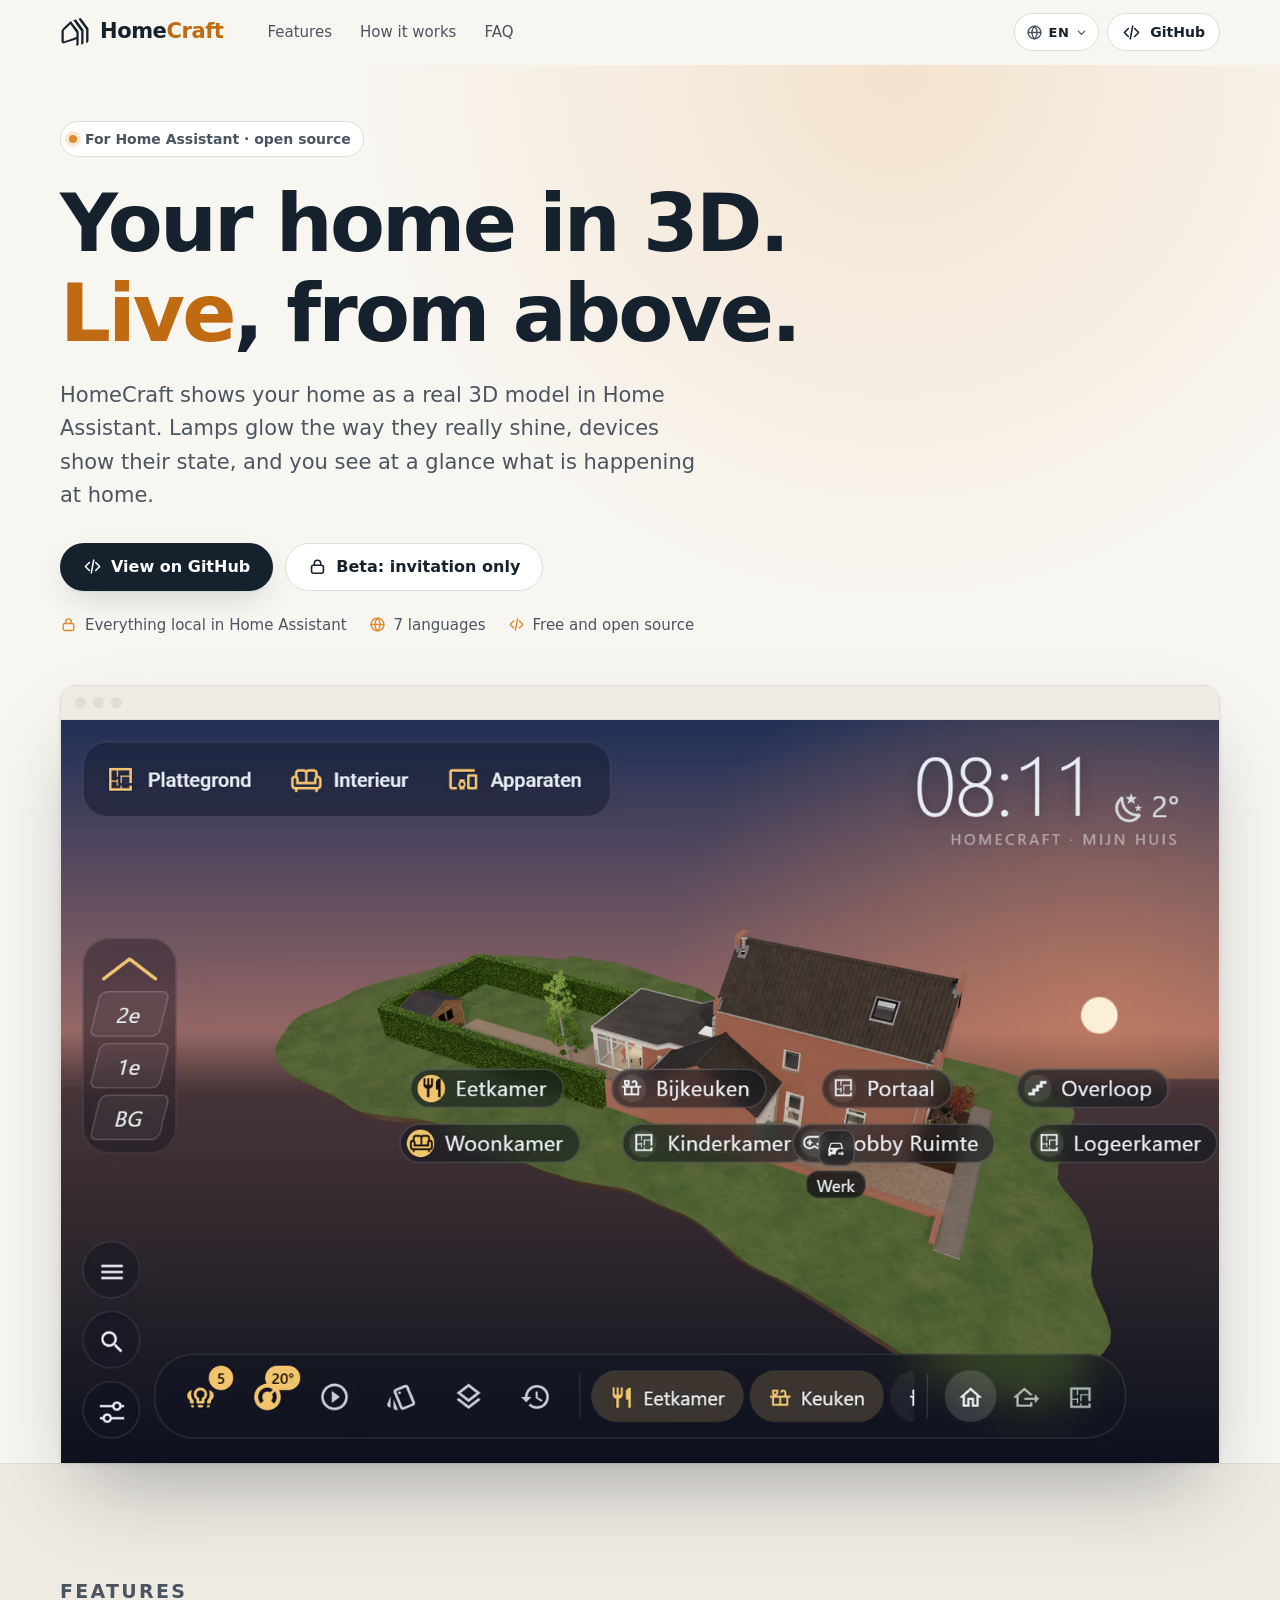
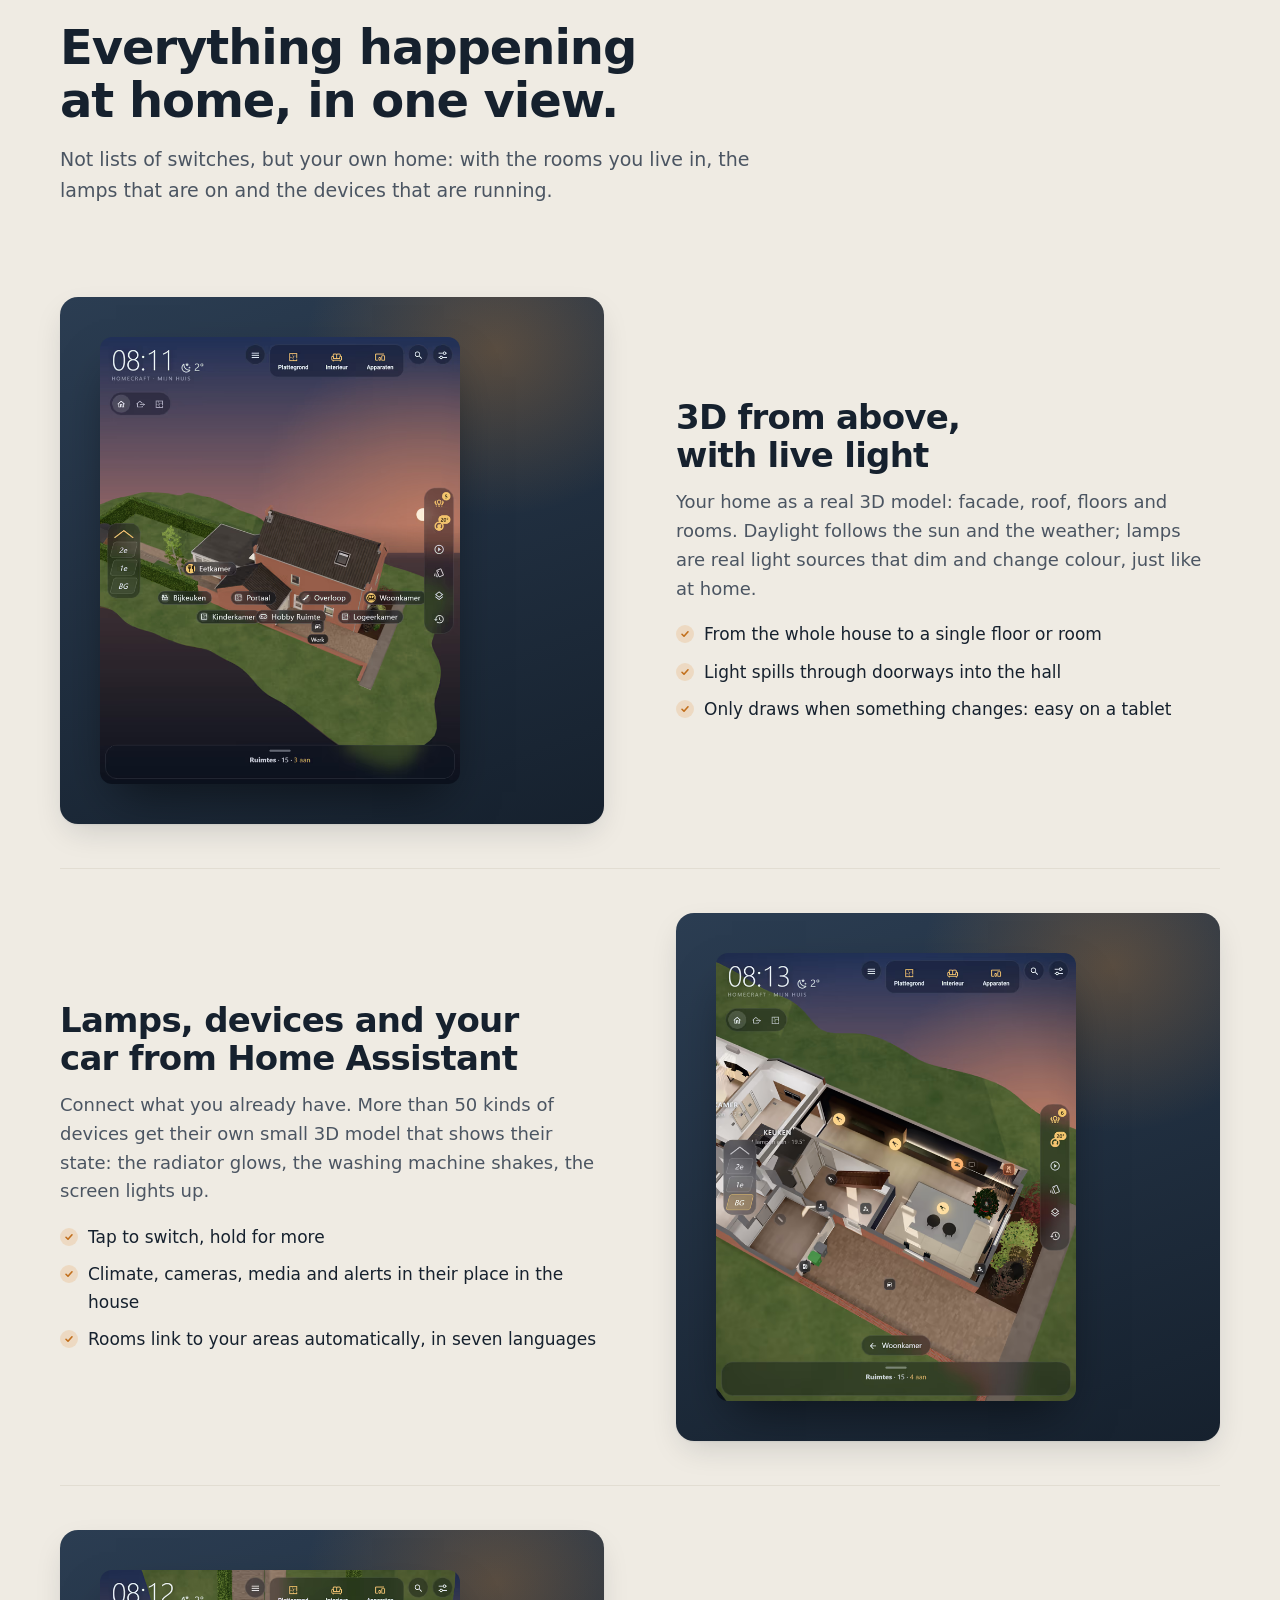
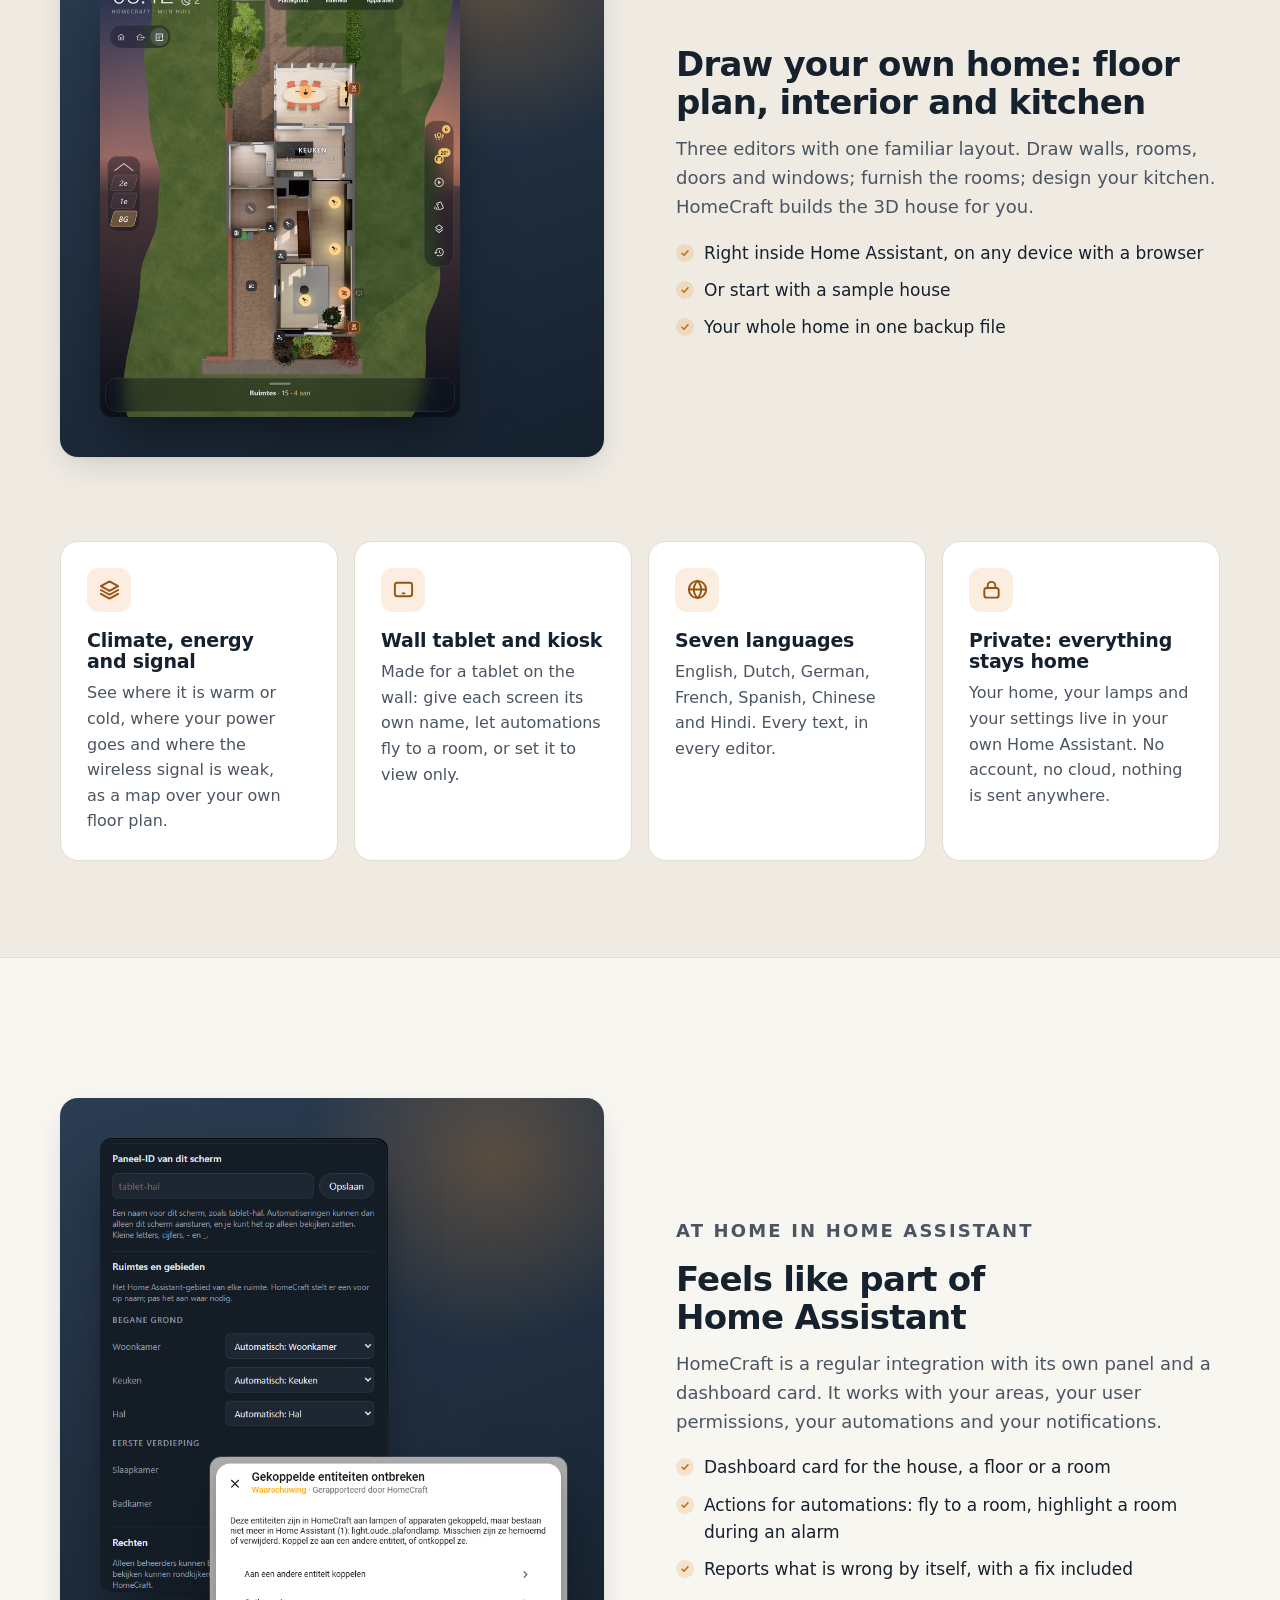
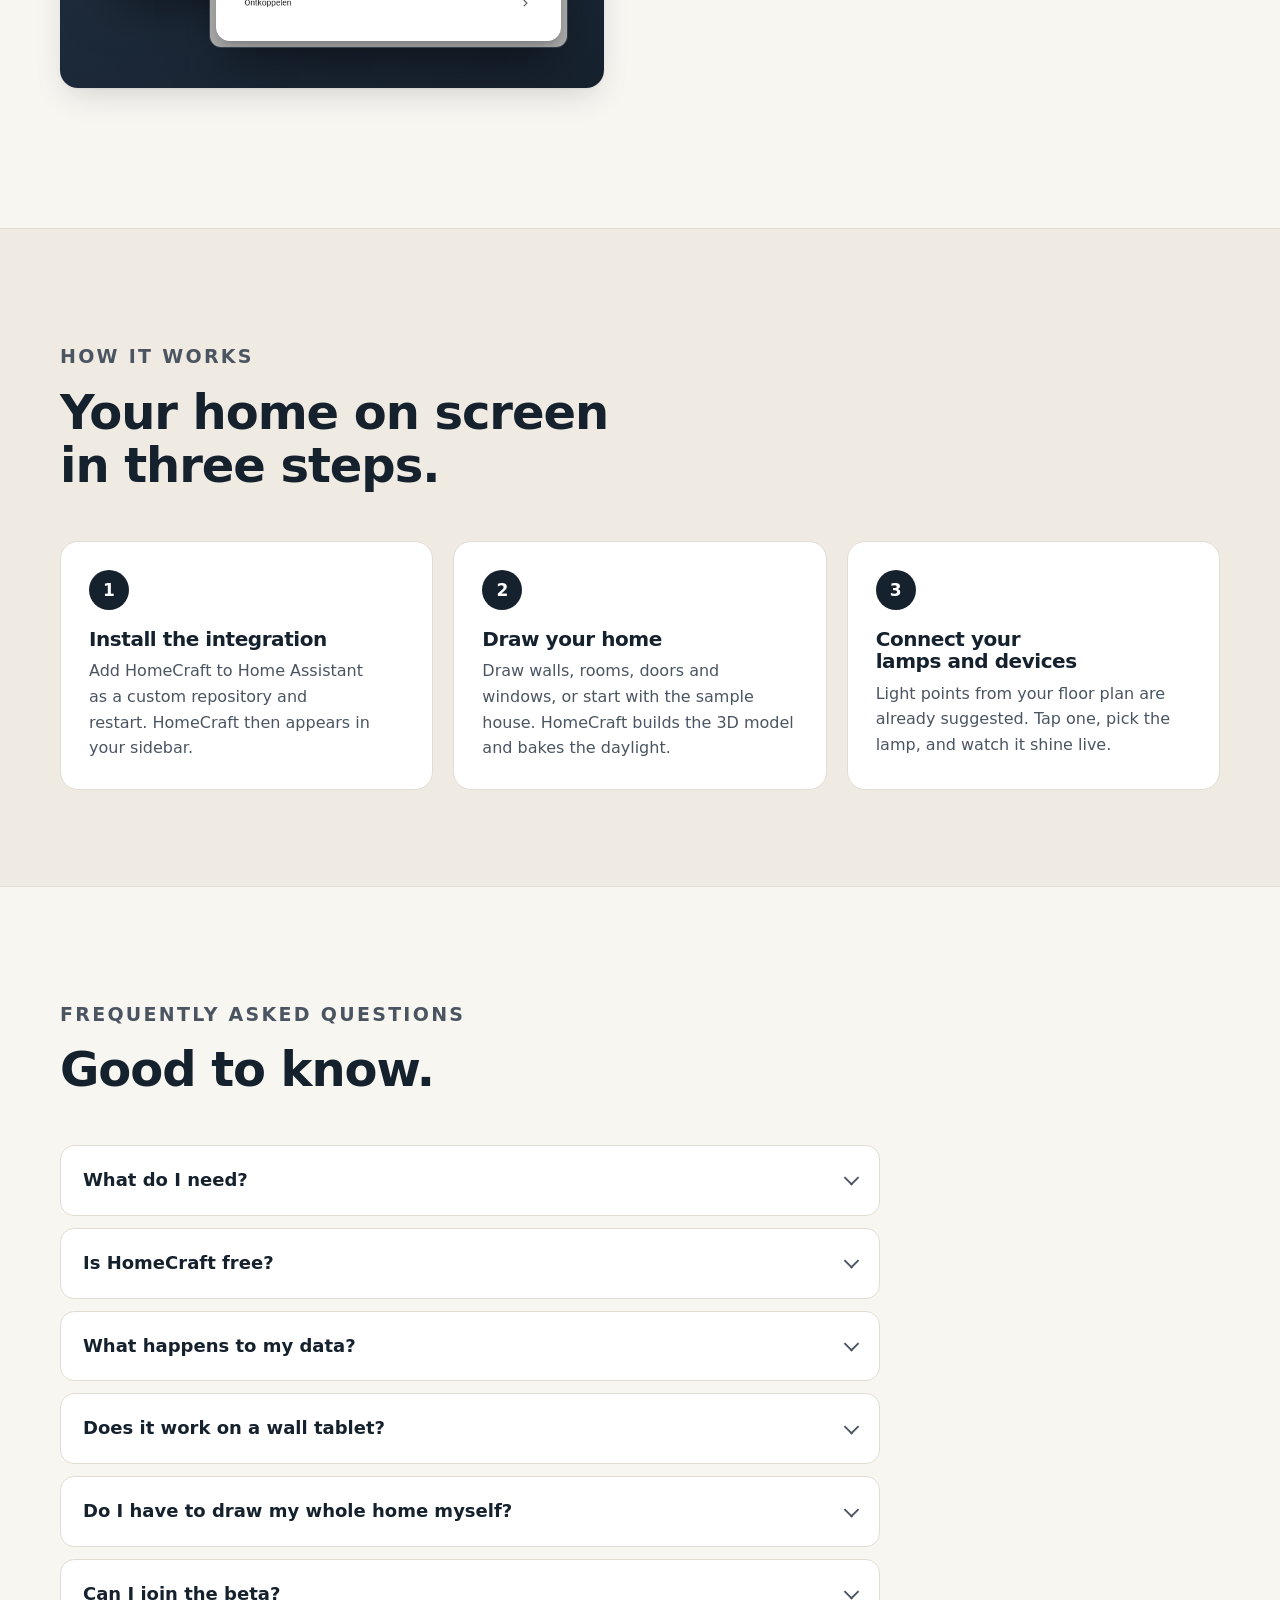
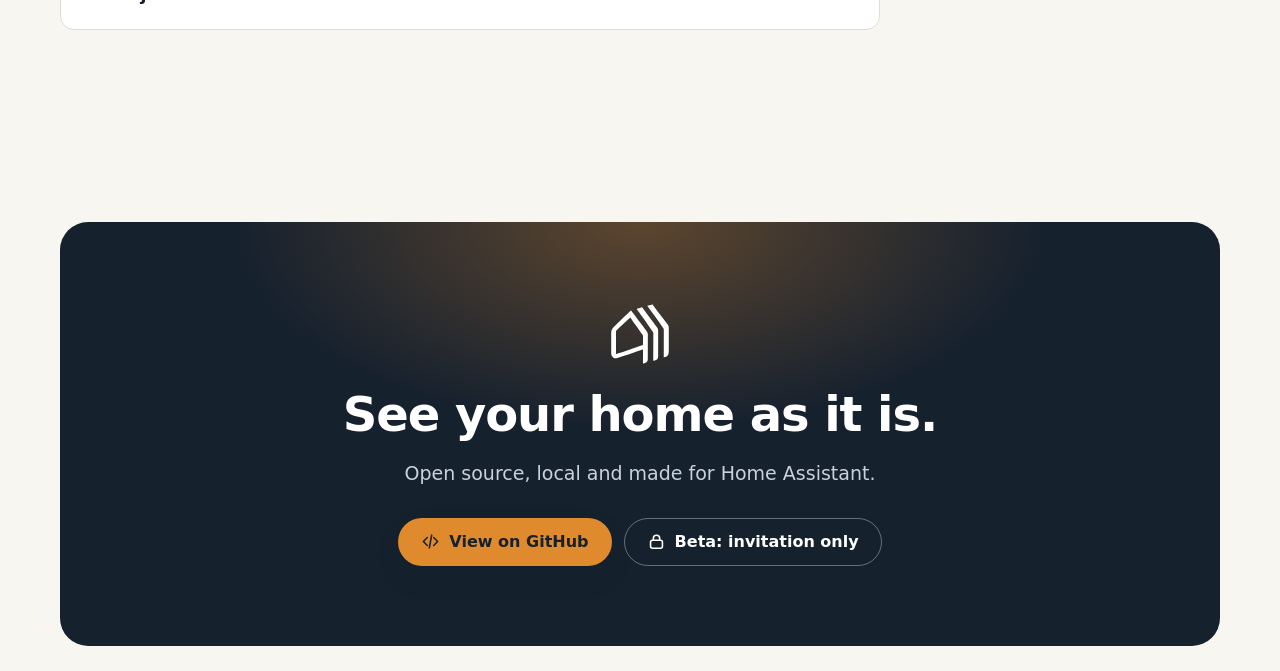
==== index.html @ ee59fa14 "Website in zeven talen, standaard Engels - Engels staat nu in de HTML (title, meta, og, alt- en aria" ====
<!doctype html>
<html lang="en">
<head>
<meta charset="utf-8">
<meta name="viewport" content="width=device-width, initial-scale=1">
<title data-i18n="meta.titel">HomeCraft — your home in 3D, live in Home Assistant</title>
<meta name="description" data-i18n-content="meta.omschrijving" content="HomeCraft shows your home as a real 3D model from above in Home Assistant, with live lamp light, devices and editors for floor plan, interior and kitchen. Open source and fully local.">
<meta name="theme-color" content="#f8f6f1" media="(prefers-color-scheme: light)">
<meta name="theme-color" content="#0d141c" media="(prefers-color-scheme: dark)">
<link rel="canonical" href="https://homecraft.studio/">
<link rel="alternate" hreflang="en" href="https://homecraft.studio/?lang=en">
<link rel="alternate" hreflang="nl" href="https://homecraft.studio/?lang=nl">
<link rel="alternate" hreflang="de" href="https://homecraft.studio/?lang=de">
<link rel="alternate" hreflang="fr" href="https://homecraft.studio/?lang=fr">
<link rel="alternate" hreflang="es" href="https://homecraft.studio/?lang=es">
<link rel="alternate" hreflang="zh-Hans" href="https://homecraft.studio/?lang=zh">
<link rel="alternate" hreflang="hi" href="https://homecraft.studio/?lang=hi">
<link rel="alternate" hreflang="x-default" href="https://homecraft.studio/">
<link rel="icon" href="/favicon.svg" type="image/svg+xml">
<link rel="icon" href="/favicon-32.png" type="image/png" sizes="32x32">
<link rel="apple-touch-icon" href="/apple-touch-icon.png">
<meta property="og:type" content="website">
<meta property="og:site_name" content="HomeCraft">
<meta property="og:url" content="https://homecraft.studio/">
<meta property="og:title" data-i18n-content="og.titel" content="HomeCraft — your home in 3D, live in Home Assistant">
<meta property="og:description" data-i18n-content="og.omschrijving" content="Your home as a real 3D model from above, with live lamp light and all your devices. Open source and fully local.">
<meta property="og:image" content="https://homecraft.studio/img/en/og.jpg">
<meta property="og:image:width" content="1200">
<meta property="og:image:height" content="630">
<meta property="og:image:alt" data-i18n-content="og.alt" content="HomeCraft: a real house in 3D in Home Assistant">
<meta property="og:locale" content="en_US">
<meta property="og:locale:alternate" content="nl_NL">
<meta property="og:locale:alternate" content="de_DE">
<meta property="og:locale:alternate" content="fr_FR">
<meta property="og:locale:alternate" content="es_ES">
<meta property="og:locale:alternate" content="zh_CN">
<meta property="og:locale:alternate" content="hi_IN">
<meta name="twitter:card" content="summary_large_image">
<meta name="twitter:title" data-i18n-content="og.titel" content="HomeCraft — your home in 3D, live in Home Assistant">
<meta name="twitter:description" data-i18n-content="og.omschrijving" content="Your home as a real 3D model from above, with live lamp light and all your devices. Open source and fully local.">
<meta name="twitter:image" content="https://homecraft.studio/img/en/og.jpg">
<link rel="preload" as="image" href="/img/en/dashboard.avif" type="image/avif" media="(min-width: 641px)" fetchpriority="high">
<link rel="preload" as="image" href="/img/en/dashboard-smal.avif" type="image/avif" media="(max-width: 640px)" fetchpriority="high">
<link rel="stylesheet" href="/style.css">
<script>/* Vroege taalkeuze (zie i18n.js): ?lang=xx of de eerder gekozen taal; laadt de vertaling al tijdens het opbouwen. */
(function(d){var h=d.documentElement,t=null;h.classList.add('js');try{t=new URLSearchParams(location.search).get('lang')}catch(e){}if(!t){try{t=localStorage.getItem('hc-taal')}catch(e){}}t=String(t||'').toLowerCase().slice(0,2);if(/^(nl|de|fr|es|zh|hi)$/.test(t)){h.lang=t==='zh'?'zh-Hans':t;h.classList.add('hc-vertaal');var s=d.createElement('script');s.src='/i18n/'+t+'.js';s.id='hc-taal-'+t;d.head.appendChild(s);setTimeout(function(){h.classList.remove('hc-vertaal')},3000)}})(document);</script>
</head>
<body>
<svg width="0" height="0" style="position:absolute" aria-hidden="true">
  <symbol id="i-logo" viewBox="153.4 135.3 744.1 744.1"><path fill="currentColor" d="M421.4,234.9c3.7,4.9,7.2,9.5,10.8,14.1c23.9,31.6,47.8,63.2,71.7,94.7c13.8,18.2,27.7,36.4,41.5,54.6 c19.9,26.2,39.6,52.5,59.6,78.7c7.8,10.2,11.8,21.3,11.7,34.3c-0.3,55.2-0.2,110.4-0.3,165.6c-0.1,41.6-0.2,83.1-0.4,124.7 c0,9.8-2.1,18.9-8.1,26.9c-4.4,5.9-9.9,10.2-16.4,13.3c-6.5,3.1-13.2,5.6-19.9,8.3c-1.9,0.7-3.9,1.1-5.9,1.5 c-4.3,0.7-5.8-0.6-5.8-4.9c0-20.8,0-41.7,0.1-62.5c0.1-31.4,0.2-62.9,0.3-94.3c0-1,0-1.9,0-3.3c-1.3,0.4-2.3,0.6-3.2,1 c-41.9,14.5-83.8,29.1-125.8,43.4c-27.2,9.2-54.5,18-81.8,26.9c-29.1,9.5-58.3,18.9-87.4,28.5c-16,5.3-31.3,4.8-45.8-4.2 c-15.2-9.4-23.5-23.3-25-41c-0.6-6.9-0.6-13.8-0.6-20.7c0-54.8,0.1-109.6,0.1-164.4c0-20.3,0.2-40.5-0.2-60.8 c-0.4-24.2,7.9-45.1,24-62.8c11.5-12.6,23.7-24.5,35.8-36.4c16.7-16.4,33.5-32.5,50.5-48.7c27.6-26.2,55.2-52.4,82.9-78.5 c11.1-10.5,22.5-20.6,33.8-30.9C418.9,237.1,420,236.2,421.4,234.9z M412.7,316.6c-1.3,1.1-2.3,2-3.3,2.9 c-27.4,25.3-54.8,50.6-82.2,75.8c-25.4,23.4-50.9,46.7-76.3,70.2c-1.8,1.7-2.9,4.3-3.7,6.7c-0.7,2.3-0.5,4.8-0.5,7.2 c-0.1,74.2-0.1,148.4-0.2,222.5c0,10.2-0.2,20.4-0.1,30.7c0.1,6,2.7,7.9,8.5,6.2c6.6-2,13.1-4.2,19.7-6.4 C302.8,723,331,713.6,359,704c44-15.1,87.8-30.4,131.7-45.8c22.4-7.8,44.7-15.9,67.1-23.8c1.7-0.6,2.7-1.3,2.7-3.4 c0.1-30.9,0.2-61.7,0.5-92.6c0.1-9.2-2.6-17.2-7.8-24.5C541,497,529,480,516.9,463c-14.4-20.2-28.7-40.5-43-60.7 c-13.1-18.5-26.3-36.9-39.5-55.4C427.3,336.9,420.1,326.9,412.7,316.6z M486.9,216c4.3-1.3,8.4-2.5,12.5-3.8c16.1-4.9,32.2-9.7,48.3-14.7c1.9-0.6,3-0.4,4.3,1.4c14.2,19.5,28.4,39,42.7,58.5 c18.5,25.1,37.1,50.1,55.7,75c16.6,22.2,33.2,44.4,49.8,66.6C709,411,717.8,423,726.6,435c6.5,9,9.9,19.1,9.9,30.3 c0,78.8,0,157.5,0,236.3c0,23.4-0.2,46.7,0.1,70.1c0.2,18.6-8.7,30.8-25.6,37.5c-8.4,3.3-17,6.3-25.5,9.2c-5,1.7-6.2,0.7-6.1-4.5 c0.3-98.5,0.6-197.1,0.9-295.6c0-6.3,0-12.7-0.1-19c-0.1-5.1-1.2-9.8-4.2-14.1c-19-27.5-37.8-55-56.9-82.4 c-19.4-27.8-39-55.4-58.6-83c-15.9-22.4-31.8-44.8-47.7-67.1c-8-11.2-16-22.3-24-33.5C488.3,218.2,487.7,217.3,486.9,216z M802.5,779.8c-0.3-2.5-0.7-4.7-0.7-6.9c0-59.6,0.1-119.2,0.2-178.8c0.1-45.3,0.2-90.5,0.3-135.8c0-5.7-1.1-11.3-4.3-16.2 c-6.5-9.8-13-19.6-19.8-29.2c-26.3-36.9-52.6-73.9-79.1-110.7c-22.9-31.7-46.1-63.3-69.1-94.9c-6.2-8.6-12.5-17.2-18.7-25.7 c-0.3-0.5-0.6-0.9-1.1-1.7c8.5-2.5,16.8-5,25.1-7.4c10.6-3.1,21.3-6.2,31.9-9.4c1.9-0.6,3-0.2,4.1,1.4c8.4,11.4,16.7,22.7,25.2,34 c28.8,38.1,57.7,76.2,86.5,114.3c22.2,29.4,44.4,58.7,66.5,88.1c7.2,9.6,10.7,20.4,10.7,32.4c0,66.8,0,133.6,0,200.4 c0,23.1,0.4,46.2-0.1,69.2c-0.2,11.1-1.4,22.4-3.3,33.4c-2.9,16.7-12.5,28.6-28.7,34.8c-6.9,2.6-13.9,5.1-20.9,7.5 C805.8,779.2,804.3,779.4,802.5,779.8z"/></symbol>
  <symbol id="i-code" viewBox="0 0 24 24" fill="none" stroke="currentColor" stroke-width="2" stroke-linecap="round" stroke-linejoin="round"><path d="M8 7l-5 5 5 5M16 7l5 5-5 5M13.5 4l-3 16"/></symbol>
  <symbol id="i-slot" viewBox="0 0 24 24" fill="none" stroke="currentColor" stroke-width="2" stroke-linecap="round" stroke-linejoin="round"><rect x="4.5" y="10.5" width="15" height="10" rx="2.5"/><path d="M8 10.5V8a4 4 0 0 1 8 0v2.5"/></symbol>
  <symbol id="i-pijl" viewBox="0 0 24 24" fill="none" stroke="currentColor" stroke-width="2" stroke-linecap="round" stroke-linejoin="round"><path d="M5 12h14M13 6l6 6-6 6"/></symbol>
  <symbol id="i-thuis" viewBox="0 0 24 24" fill="none" stroke="currentColor" stroke-width="2" stroke-linecap="round" stroke-linejoin="round"><path d="M3.5 11 12 4l8.5 7M6 9.5V20h12V9.5"/></symbol>
  <symbol id="i-talen" viewBox="0 0 24 24" fill="none" stroke="currentColor" stroke-width="2" stroke-linecap="round" stroke-linejoin="round"><circle cx="12" cy="12" r="9"/><path d="M3 12h18M12 3c2.5 2.6 3.8 5.6 3.8 9s-1.3 6.4-3.8 9c-2.5-2.6-3.8-5.6-3.8-9S9.5 5.6 12 3z"/></symbol>
  <symbol id="i-kaart" viewBox="0 0 24 24" fill="none" stroke="currentColor" stroke-width="2" stroke-linecap="round" stroke-linejoin="round"><path d="M12 3.5 3 8.5l9 5 9-5-9-5z"/><path d="M3 12.5l9 5 9-5M3 16.5l9 5 9-5"/></symbol>
  <symbol id="i-omlaag" viewBox="0 0 24 24" fill="none" stroke="currentColor" stroke-width="2.4" stroke-linecap="round" stroke-linejoin="round"><path d="M6 9.5l6 6 6-6"/></symbol>
  <symbol id="i-tablet" viewBox="0 0 24 24" fill="none" stroke="currentColor" stroke-width="2" stroke-linecap="round" stroke-linejoin="round"><rect x="3" y="5" width="18" height="14" rx="2.5"/><path d="M11 16h2"/></symbol>
</svg>
<a class="skip" href="#inhoud" data-i18n="skip">Skip to content</a>

<header class="kop">
  <div class="wrap">
    <a class="merk" href="/" aria-label="HomeCraft, back to top" data-i18n-aria="merk.aria"><svg aria-hidden="true"><use href="#i-logo"/></svg><span>Home<b>Craft</b></span></a>
    <nav class="nav" aria-label="Main menu" data-i18n-aria="nav.aria">
      <a href="#functies" data-i18n="nav.functies">Features</a>
      <a href="#hoe" data-i18n="nav.hoe">How it works</a>
      <a href="#vragen" data-i18n="nav.vragen">FAQ</a>
    </nav>
    <div class="kop-rechts">
      <div class="taal" data-taalkiezer>
        <button type="button" class="taal-knop" aria-expanded="false" aria-controls="taal-lijst" aria-label="Language: English"><svg aria-hidden="true"><use href="#i-talen"/></svg><span class="taal-code" aria-hidden="true">EN</span><svg class="taal-pijl" aria-hidden="true"><use href="#i-omlaag"/></svg></button>
        <ul class="taal-lijst" id="taal-lijst" hidden>
          <li><a href="?lang=en" data-taal="en" lang="en" hreflang="en" aria-current="true">English</a></li>
          <li><a href="?lang=nl" data-taal="nl" lang="nl" hreflang="nl">Nederlands</a></li>
          <li><a href="?lang=de" data-taal="de" lang="de" hreflang="de">Deutsch</a></li>
          <li><a href="?lang=fr" data-taal="fr" lang="fr" hreflang="fr">Français</a></li>
          <li><a href="?lang=es" data-taal="es" lang="es" hreflang="es">Español</a></li>
          <li><a href="?lang=zh" data-taal="zh" lang="zh-Hans" hreflang="zh-Hans">中文</a></li>
          <li><a href="?lang=hi" data-taal="hi" lang="hi" hreflang="hi">हिन्दी</a></li>
        </ul>
      </div>
      <a class="knop knop-rand knop-klein" href="https://github.com/homecraftstudio/homecraft" aria-label="GitHub"><svg aria-hidden="true"><use href="#i-code"/></svg><span>GitHub</span></a>
    </div>
  </div>
</header>

<main id="inhoud">
  <div class="hero">
    <div class="wrap">
      <div class="hero-tekst">
        <span class="label"><i aria-hidden="true"></i><span data-i18n="hero.label">For Home Assistant · open source</span></span>
        <h1 data-i18n-html="hero.titel">Your home in 3D. <em>Live</em>, from above.</h1>
        <p class="lead" data-i18n="hero.lead">HomeCraft shows your home as a real 3D model in Home Assistant. Lamps glow the way they really shine, devices show their state, and you see at a glance what is happening at home.</p>
        <div class="acties">
          <a class="knop knop-vol" href="https://github.com/homecraftstudio/homecraft"><svg aria-hidden="true"><use href="#i-code"/></svg><span data-i18n="cta.github">View on GitHub</span></a>
          <a class="knop knop-rand" href="https://beta.homecraft.studio/"><svg aria-hidden="true"><use href="#i-slot"/></svg><span data-i18n="cta.beta">Beta: invitation only</span></a>
        </div>
        <ul class="feiten">
          <li><svg aria-hidden="true"><use href="#i-slot"/></svg><span data-i18n="feit.lokaal">Everything local in Home Assistant</span></li>
          <li><svg aria-hidden="true"><use href="#i-talen"/></svg><span data-i18n="feit.talen">7 languages</span></li>
          <li><svg aria-hidden="true"><use href="#i-code"/></svg><span data-i18n="feit.gratis">Free and open source</span></li>
        </ul>
      </div>
      <div class="venster">
        <div class="venster-balk" aria-hidden="true"><i></i><i></i><i></i></div>
        <picture>
          <source media="(max-width: 640px)" srcset="/img/en/dashboard-smal.avif" type="image/avif" width="726" height="466">
          <source media="(max-width: 640px)" srcset="/img/en/dashboard-smal.webp" type="image/webp" width="726" height="466">
          <source srcset="/img/en/dashboard.avif" type="image/avif">
          <img src="/img/en/dashboard.webp" width="1400" height="640" fetchpriority="high" alt="The HomeCraft panel in Home Assistant: a real house in 3D at dusk, with garden, driveway and a label for each room." data-i18n-alt="alt.dashboard">
        </picture>
      </div>
    </div>
  </div>

  <section id="functies" class="band">
    <div class="wrap">
      <div class="sectie-kop opkomen">
        <p class="oog" data-i18n="func.oog">Features</p>
        <h2 data-i18n="func.titel">Everything happening at home, in one view.</h2>
        <p data-i18n="func.lead">Not lists of switches, but your own home: with the rooms you live in, the lamps that are on and the devices that are running.</p>
      </div>

      <div class="functies">
        <article class="functie opkomen">
          <div class="functie-beeld">
            <picture><source srcset="/img/en/huis.avif" type="image/avif"><img src="/img/en/huis.webp" width="338" height="420" loading="lazy" alt="A house in 3D seen from above at an angle, with labels for dining room, living room, utility room and the rooms upstairs." data-i18n-alt="alt.huis"></picture>
          </div>
          <div>
            <h3 data-i18n="f1.titel">3D from above, with live light</h3>
            <p data-i18n="f1.tekst">Your home as a real 3D model: facade, roof, floors and rooms. Daylight follows the sun and the weather; lamps are real light sources that dim and change colour, just like at home.</p>
            <ul>
              <li data-i18n="f1.p1">From the whole house to a single floor or room</li>
              <li data-i18n="f1.p2">Light spills through doorways into the hall</li>
              <li data-i18n="f1.p3">Only draws when something changes: easy on a tablet</li>
            </ul>
          </div>
        </article>

        <article class="functie opkomen">
          <div class="functie-beeld">
            <picture><source srcset="/img/en/kamer.avif" type="image/avif"><img src="/img/en/kamer.webp" width="337" height="420" loading="lazy" alt="The living room and kitchen up close in 3D, with furniture, lamps that are on and the driveway next to it." data-i18n-alt="alt.kamer"></picture>
          </div>
          <div>
            <h3 data-i18n="f2.titel">Lamps, devices and your car from Home Assistant</h3>
            <p data-i18n="f2.tekst">Connect what you already have. More than 50 kinds of devices get their own small 3D model that shows their state: the radiator glows, the washing machine shakes, the screen lights up.</p>
            <ul>
              <li data-i18n="f2.p1">Tap to switch, hold for more</li>
              <li data-i18n="f2.p2">Climate, cameras, media and alerts in their place in the house</li>
              <li data-i18n="f2.p3">Rooms link to your areas automatically, in seven languages</li>
            </ul>
          </div>
        </article>

        <article class="functie opkomen">
          <div class="functie-beeld">
            <picture><source srcset="/img/en/verdieping.avif" type="image/avif"><img src="/img/en/verdieping.webp" width="337" height="420" loading="lazy" alt="The ground floor seen straight from above: dining table, kitchen, stairs and living room, with the lamps that are on." data-i18n-alt="alt.verdieping"></picture>
          </div>
          <div>
            <h3 data-i18n="f3.titel">Draw your own home: floor plan, interior and kitchen</h3>
            <p data-i18n="f3.tekst">Three editors with one familiar layout. Draw walls, rooms, doors and windows; furnish the rooms; design your kitchen. HomeCraft builds the 3D house for you.</p>
            <ul>
              <li data-i18n="f3.p1">Right inside Home Assistant, on any device with a browser</li>
              <li data-i18n="f3.p2">Or start with a sample house</li>
              <li data-i18n="f3.p3">Your whole home in one backup file</li>
            </ul>
          </div>
        </article>
      </div>

      <div class="raster">
        <div class="kaart opkomen">
          <div class="ico"><svg aria-hidden="true"><use href="#i-kaart"/></svg></div>
          <h3 data-i18n="k1.titel">Climate, energy and signal</h3>
          <p data-i18n="k1.tekst">See where it is warm or cold, where your power goes and where the wireless signal is weak, as a map over your own floor plan.</p>
        </div>
        <div class="kaart opkomen">
          <div class="ico"><svg aria-hidden="true"><use href="#i-tablet"/></svg></div>
          <h3 data-i18n="k2.titel">Wall tablet and kiosk</h3>
          <p data-i18n="k2.tekst">Made for a tablet on the wall: give each screen its own name, let automations fly to a room, or set it to view only.</p>
        </div>
        <div class="kaart opkomen">
          <div class="ico"><svg aria-hidden="true"><use href="#i-talen"/></svg></div>
          <h3 data-i18n="k3.titel">Seven languages</h3>
          <p data-i18n="k3.tekst">English, Dutch, German, French, Spanish, Chinese and Hindi. Every text, in every editor.</p>
        </div>
        <div class="kaart opkomen">
          <div class="ico"><svg aria-hidden="true"><use href="#i-slot"/></svg></div>
          <h3 data-i18n="k4.titel">Private: everything stays home</h3>
          <p data-i18n="k4.tekst">Your home, your lamps and your settings live in your own Home Assistant. No account, no cloud, nothing is sent anywhere.</p>
        </div>
      </div>
    </div>
  </section>

  <section id="thuis">
    <div class="wrap">
      <article class="functie opkomen">
        <div class="functie-beeld laag">
          <picture><source srcset="/img/en/instellingen.avif" type="image/avif"><img src="/img/en/instellingen.webp" width="418" height="660" loading="lazy" class="achter" alt="HomeCraft settings: panel name of this screen, rooms and areas, permissions and backup." data-i18n-alt="alt.instellingen"></picture>
          <picture><source srcset="/img/en/reparatie.avif" type="image/avif"><img src="/img/en/reparatie.webp" width="600" height="320" loading="lazy" class="voor" alt="A HomeCraft repair notice in Home Assistant about linked entities that no longer exist." data-i18n-alt="alt.reparatie"></picture>
        </div>
        <div>
          <p class="oog" data-i18n="thuis.oog">At home in Home Assistant</p>
          <h3 data-i18n="thuis.titel">Feels like part of Home Assistant</h3>
          <p data-i18n="thuis.tekst">HomeCraft is a regular integration with its own panel and a dashboard card. It works with your areas, your user permissions, your automations and your notifications.</p>
          <ul>
            <li data-i18n="thuis.p1">Dashboard card for the house, a floor or a room</li>
            <li data-i18n="thuis.p2">Actions for automations: fly to a room, highlight a room during an alarm</li>
            <li data-i18n="thuis.p3">Reports what is wrong by itself, with a fix included</li>
          </ul>
        </div>
      </article>
    </div>
  </section>

  <section id="hoe" class="band">
    <div class="wrap">
      <div class="sectie-kop opkomen">
        <p class="oog" data-i18n="hoe.oog">How it works</p>
        <h2 data-i18n="hoe.titel">Your home on screen in three steps.</h2>
      </div>
      <ol class="stappen">
        <li class="opkomen">
          <h3 data-i18n="s1.titel">Install the integration</h3>
          <p data-i18n="s1.tekst">Add HomeCraft to Home Assistant as a custom repository and restart. HomeCraft then appears in your sidebar.</p>
        </li>
        <li class="opkomen">
          <h3 data-i18n="s2.titel">Draw your home</h3>
          <p data-i18n="s2.tekst">Draw walls, rooms, doors and windows, or start with the sample house. HomeCraft builds the 3D model and bakes the daylight.</p>
        </li>
        <li class="opkomen">
          <h3 data-i18n="s3.titel">Connect your lamps and devices</h3>
          <p data-i18n="s3.tekst">Light points from your floor plan are already suggested. Tap one, pick the lamp, and watch it shine live.</p>
        </li>
      </ol>
    </div>
  </section>

  <section id="vragen">
    <div class="wrap">
      <div class="sectie-kop opkomen">
        <p class="oog" data-i18n="faq.oog">Frequently asked questions</p>
        <h2 data-i18n="faq.titel">Good to know.</h2>
      </div>
      <div class="faq">
        <details>
          <summary data-i18n="q1.v">What do I need?</summary>
          <div class="antw">
            <ul>
              <li data-i18n-html="q1.a1">Home Assistant <strong>2024.7</strong> or newer.</li>
              <li data-i18n-html="q1.a2">A recent browser with <strong>WebGL2</strong>. All common browsers from recent years support it, on desktop, tablet and phone.</li>
              <li data-i18n="q1.a3">Your own lamps and devices in Home Assistant, if you want to connect them. Without them you can still draw and look around.</li>
            </ul>
          </div>
        </details>
        <details>
          <summary data-i18n="q2.v">Is HomeCraft free?</summary>
          <div class="antw">
            <p data-i18n="q2.a1">Yes. HomeCraft is free and open source: the code is free software under the GPL-3.0. The building core that turns your floor plan into a 3D house is a closed module with its own licence, and it is also free to use and redistribute.</p>
          </div>
        </details>
        <details>
          <summary data-i18n="q3.v">What happens to my data?</summary>
          <div class="antw">
            <p data-i18n="q3.a1">Nothing outside your home. Everything is stored locally in your own Home Assistant: your house, lamps, devices and settings. HomeCraft has no account and no cloud, and sends nothing.</p>
            <p data-i18n="q3.a2">This website also uses no cookies, no trackers and no external fonts.</p>
          </div>
        </details>
        <details>
          <summary data-i18n="q4.v">Does it work on a wall tablet?</summary>
          <div class="antw">
            <p data-i18n="q4.a1">That is what HomeCraft was made for. A few tips:</p>
            <ul>
              <li data-i18n="q4.a2">Put the browser or a kiosk app in full screen and keep the screen on.</li>
              <li data-i18n-html="q4.a3">Give each screen its own name under <em>Settings › Panel ID of this screen</em>, so automations can target exactly that screen.</li>
              <li data-i18n-html="q4.a4">Leave <em>Power-saving drawing</em> on: at rest HomeCraft draws nothing, so the tablet stays cool. Weaker tablets automatically get a lighter quality.</li>
              <li data-i18n="q4.a5">Set a shared screen in the hall to view only, so nobody changes anything by accident.</li>
            </ul>
          </div>
        </details>
        <details>
          <summary data-i18n="q5.v">Do I have to draw my whole home myself?</summary>
          <div class="antw">
            <p data-i18n="q5.a1">You draw the floor plan yourself in HomeCraft, with walls, rooms, doors and windows. You do not need any other program for that. Want to look around first? Start with the sample house.</p>
          </div>
        </details>
        <details>
          <summary data-i18n="q6.v">Can I join the beta?</summary>
          <div class="antw">
            <p data-i18n="q6.a1">The beta is currently by invitation only, for a small group of testers. The code is already public on GitHub.</p>
          </div>
        </details>
      </div>
    </div>
  </section>

  <section class="slot">
    <div class="wrap">
      <div class="slot-vlak opkomen">
        <svg class="groot" aria-hidden="true"><use href="#i-logo"/></svg>
        <h2 data-i18n="slot.titel">See your home as it is.</h2>
        <p data-i18n="slot.tekst">Open source, local and made for Home Assistant.</p>
        <div class="acties">
          <a class="knop knop-vol" href="https://github.com/homecraftstudio/homecraft"><svg aria-hidden="true"><use href="#i-code"/></svg><span data-i18n="cta.github">View on GitHub</span></a>
          <a class="knop knop-rand" href="https://beta.homecraft.studio/"><svg aria-hidden="true"><use href="#i-slot"/></svg><span data-i18n="cta.beta">Beta: invitation only</span></a>
        </div>
      </div>
    </div>
  </section>
</main>

<footer class="voet">
  <div class="wrap">
    <p data-i18n="voet.tekst">HomeCraft is an independent project and not affiliated with Home Assistant. Code under GPL-3.0; the building core is a closed module with its own licence.</p>
    <nav aria-label="Footer" data-i18n-aria="voet.aria">
      <a href="https://github.com/homecraftstudio/homecraft">GitHub</a>
      <a href="https://github.com/homecraftstudio/homecraft/blob/main/LICENSE" data-i18n="voet.licentie">Licence</a>
      <a href="https://github.com/homecraftstudio/homecraft/issues" data-i18n="voet.melden">Report a problem</a>
      <a href="https://beta.homecraft.studio/">Beta</a>
    </nav>
  </div>
</footer>
<script src="/i18n.js"></script>
<script src="/site.js"></script>
</body>
</html>
---- style.css ----
/* HomeCraft — homecraft.studio. Eén stylesheet, geen frameworks. */
:root {
  color-scheme: light dark;
  --inkt: #16212e;
  --oranje: #e08a2e;
  --bg: #f8f6f1;
  --bg-2: #efebe3;
  --vlak: #ffffff;
  --tekst: #16212e;
  --zacht: #4b5562;
  --lijn: #e2ddd2;
  --accent-tekst: #9a520f;
  --oranje-groot: #c06a12;
  --knop: #16212e;
  --knop-tekst: #ffffff;
  --schaduw: 0 1px 2px rgb(22 33 46 / .06), 0 12px 32px -8px rgb(22 33 46 / .18);
  --schaduw-groot: 0 2px 4px rgb(22 33 46 / .06), 0 40px 80px -24px rgb(22 33 46 / .35);
  --gloed: radial-gradient(60% 55% at 70% 0%, rgb(224 138 46 / .18), transparent 70%);
  --r: 18px;
  --max: 1160px;
  --rand: 16px;
  --font: ui-sans-serif, system-ui, -apple-system, "Segoe UI", Roboto, "Helvetica Neue", Arial, sans-serif;
  --mono: ui-monospace, "Cascadia Mono", "SF Mono", Menlo, Consolas, monospace;
}
@media (prefers-color-scheme: dark) {
  :root {
    --bg: #0d141c;
    --bg-2: #121b25;
    --vlak: #16212e;
    --tekst: #eef1f4;
    --zacht: #a7b2be;
    --lijn: #263445;
    --accent-tekst: #f2a75a;
    --oranje-groot: #e08a2e;
    --knop: #e08a2e;
    --knop-tekst: #16212e;
    --schaduw: 0 1px 2px rgb(0 0 0 / .3), 0 12px 32px -8px rgb(0 0 0 / .5);
    --schaduw-groot: 0 2px 4px rgb(0 0 0 / .3), 0 40px 90px -24px rgb(0 0 0 / .7);
    --gloed: radial-gradient(60% 55% at 70% 0%, rgb(224 138 46 / .16), transparent 70%);
  }
}
@media (min-width: 720px) { :root { --rand: 32px; } }

*, *::before, *::after { box-sizing: border-box; }
html { -webkit-text-size-adjust: 100%; scroll-behavior: smooth; scroll-padding-top: 84px; }
@media (prefers-reduced-motion: reduce) { html { scroll-behavior: auto; } *, *::before, *::after { transition: none !important; animation: none !important; } }
body {
  margin: 0; background: var(--bg); color: var(--tekst);
  font: 400 17px/1.6 var(--font); text-rendering: optimizeLegibility;
  -webkit-font-smoothing: antialiased; overflow-x: hidden;
}
img { display: block; max-width: 100%; height: auto; }
a { color: inherit; }
p a, li a, dd a, .faq a { color: var(--accent-tekst); text-underline-offset: .18em; }
code { font: .88em/1.4 var(--mono); background: var(--bg-2); border: 1px solid var(--lijn); border-radius: 6px; padding: .1em .35em; overflow-wrap: anywhere; }
h1, h2, h3 { line-height: 1.12; letter-spacing: -.022em; margin: 0; text-wrap: balance; }
p { margin: 0; text-wrap: pretty; }
:focus-visible { outline: 3px solid var(--oranje); outline-offset: 3px; border-radius: 6px; }
.skip { position: absolute; left: 12px; top: -60px; z-index: 50; background: var(--knop); color: var(--knop-tekst); padding: 10px 14px; border-radius: 10px; text-decoration: none; font-weight: 600; }
.skip:focus { top: 12px; }
.wrap { width: 100%; max-width: calc(var(--max) + 2 * var(--rand)); margin-inline: auto; padding-inline: var(--rand); }
.sr { position: absolute; width: 1px; height: 1px; overflow: hidden; clip: rect(0 0 0 0); white-space: nowrap; }

/* Kop */
.kop { position: sticky; top: 0; z-index: 20; background: color-mix(in srgb, var(--bg) 82%, transparent); backdrop-filter: saturate(1.4) blur(14px); -webkit-backdrop-filter: saturate(1.4) blur(14px); border-bottom: 1px solid transparent; transition: border-color .2s; }
.kop.gescrold { border-bottom-color: var(--lijn); }
.kop .wrap { display: flex; align-items: center; gap: 12px; height: 64px; }
.merk { display: inline-flex; align-items: center; gap: 10px; text-decoration: none; font-weight: 650; font-size: 21px; letter-spacing: -.02em; color: var(--tekst); flex: none; }
.merk svg { width: 30px; height: 30px; color: var(--tekst); }
.merk b { color: var(--oranje-groot); font-weight: inherit; }
.nav { display: none; gap: 4px; margin-left: 20px; }
.nav a { text-decoration: none; color: var(--zacht); font-size: 15px; font-weight: 500; padding: 8px 12px; border-radius: 10px; }
.nav a:hover { color: var(--tekst); background: var(--bg-2); }
@media (min-width: 860px) { .nav { display: flex; } }
.kop-rechts { margin-left: auto; display: flex; align-items: center; gap: 8px; }
/* Taalkiezer: knop met de huidige taalcode, opent een lijst met de talen in hun eigen naam */
.taal { position: relative; }
.taal-knop { appearance: none; display: inline-flex; align-items: center; gap: 6px; min-height: 38px; padding: 0 10px 0 11px; border: 1px solid var(--lijn); border-radius: 999px; background: var(--vlak); color: var(--tekst); font: 600 13px/1 var(--font); letter-spacing: .04em; cursor: pointer; }
.taal-knop:hover { border-color: var(--zacht); }
.taal-knop svg { width: 17px; height: 17px; flex: none; color: var(--zacht); }
.taal-knop .taal-pijl { width: 13px; height: 13px; transition: transform .15s; }
.taal-knop[aria-expanded="true"] .taal-pijl { transform: rotate(180deg); }
.taal-code { min-width: 2ch; text-align: center; font-family: ui-sans-serif, system-ui, -apple-system, "Segoe UI", Roboto, Arial, sans-serif; }
.taal-lijst { position: absolute; right: 0; top: calc(100% + 8px); z-index: 30; min-width: 176px; max-width: calc(100vw - 32px); margin: 0; padding: 6px; list-style: none; background: var(--vlak); border: 1px solid var(--lijn); border-radius: 14px; box-shadow: var(--schaduw); }
.taal-lijst[hidden] { display: none; }
.taal-lijst a { display: flex; align-items: center; justify-content: space-between; gap: 12px; min-height: 40px; padding: 0 12px; border-radius: 9px; color: var(--tekst); text-decoration: none; font-size: 15px; font-weight: 500; font-family: var(--font); line-height: 1.3; }
.taal-lijst a:hover, .taal-lijst a:focus-visible { background: var(--bg-2); }
.taal-lijst a[aria-current="true"] { font-weight: 650; }
.taal-lijst a[aria-current="true"]::after { content: ""; width: 8px; height: 8px; border-radius: 50%; background: var(--oranje); flex: none; }
/* Even verbergen terwijl een vertaling laadt (het vroege script haalt dit na hooguit 3 s weg) */
.hc-vertaal body { visibility: hidden; }

/* Chinees en Hindi: systeemlettertypen met de juiste tekens, geen negatieve letterafstand en meer regelruimte */
:lang(zh) { --font: system-ui, -apple-system, "PingFang SC", "Microsoft YaHei", "Microsoft YaHei UI", "Noto Sans CJK SC", "Noto Sans SC", "Source Han Sans SC", "WenQuanYi Micro Hei", sans-serif; }
:lang(hi) { --font: system-ui, -apple-system, "Nirmala UI", "Kohinoor Devanagari", "Noto Sans Devanagari", "Mangal", "Lohit Devanagari", sans-serif; }
html:lang(zh) body, html:lang(hi) body { font-family: var(--font); }
html:lang(zh) body { line-break: strict; }
html:lang(hi) body { line-height: 1.75; }
html:lang(zh) :is(h1, h2, h3, .oog), html:lang(hi) :is(h1, h2, h3, .oog) { letter-spacing: normal !important; }
html:lang(zh) :is(h1, h2, h3) { line-height: 1.3; word-break: keep-all; overflow-wrap: anywhere; }
html:lang(hi) :is(h1, h2, h3) { line-height: 1.4; }
html:lang(zh) .hero h1, html:lang(hi) .hero h1 { font-size: clamp(36px, 6.4vw, 68px); }
html:lang(hi) .oog { font-size: 14px; }

/* Knoppen */
.knop { display: inline-flex; align-items: center; justify-content: center; gap: 9px; min-height: 48px; padding: 0 22px; border-radius: 999px; font: 600 16px/1 var(--font); text-decoration: none; border: 1px solid transparent; cursor: pointer; transition: transform .15s ease, background-color .15s, box-shadow .15s; white-space: nowrap; }
.knop svg { width: 19px; height: 19px; flex: none; }
.knop:hover { transform: translateY(-1px); }
.knop-vol { background: var(--knop); color: var(--knop-tekst); box-shadow: var(--schaduw); }
.knop-rand { background: var(--vlak); color: var(--tekst); border-color: var(--lijn); }
.knop-rand:hover { border-color: var(--zacht); }
.knop-klein { min-height: 38px; padding: 0 14px; font-size: 14px; }
@media (max-width: 480px) { .knop { white-space: normal; text-align: center; line-height: 1.25; padding-block: 10px; max-width: 100%; } }
.kop .knop-klein span { display: none; }
@media (min-width: 520px) { .kop .knop-klein span { display: inline; } }

/* Hero */
.hero { position: relative; padding: 56px 0 0; background: var(--gloed); }
.hero-tekst { max-width: 820px; }
.label { display: inline-flex; align-items: center; gap: 8px; font-size: 14px; font-weight: 600; color: var(--zacht); border: 1px solid var(--lijn); background: var(--vlak); border-radius: 999px; padding: 6px 12px 6px 8px; }
.label i { width: 8px; height: 8px; border-radius: 50%; background: var(--oranje); box-shadow: 0 0 0 4px rgb(224 138 46 / .2); }
.hero h1 { font-size: clamp(40px, 7.4vw, 80px); font-weight: 750; margin-top: 22px; letter-spacing: -.035em; }
.hero h1 em { font-style: normal; color: var(--oranje-groot); }
.hero .lead { font-size: clamp(18px, 2.2vw, 21px); color: var(--zacht); margin-top: 20px; max-width: 640px; }
.acties { display: flex; flex-wrap: wrap; gap: 12px; margin-top: 30px; }
.feiten { display: flex; flex-wrap: wrap; gap: 8px 22px; margin: 22px 0 0; padding: 0; list-style: none; color: var(--zacht); font-size: 15px; }
.feiten li { display: inline-flex; align-items: center; gap: 8px; }
.feiten svg { width: 17px; height: 17px; color: var(--oranje); }
.venster { margin-top: 48px; border-radius: 16px 16px 0 0; overflow: hidden; background: var(--vlak); box-shadow: var(--schaduw-groot); border: 1px solid var(--lijn); border-bottom: 0; }
.venster-balk { display: flex; gap: 7px; align-items: center; height: 34px; padding: 0 14px; background: var(--bg-2); border-bottom: 1px solid var(--lijn); }
.venster-balk i { width: 11px; height: 11px; border-radius: 50%; background: var(--lijn); }
.venster img { width: 100%; }

/* Secties */
section { padding: 96px 0; }
@media (max-width: 720px) { section { padding: 68px 0; } }
.sectie-kop { max-width: 720px; margin-bottom: 48px; }
.oog { font-size: 13px; font-weight: 700; letter-spacing: .12em; text-transform: uppercase; color: var(--accent-tekst); margin-bottom: 14px; }
.sectie-kop h2 { font-size: clamp(30px, 4.6vw, 48px); font-weight: 720; }
.sectie-kop p { color: var(--zacht); font-size: 19px; margin-top: 16px; }
.band { background: var(--bg-2); border-block: 1px solid var(--lijn); }

/* Grote functies */
.functie { display: grid; gap: 28px; align-items: center; padding: 28px 0; }
.functie + .functie { border-top: 1px solid var(--lijn); }
@media (min-width: 860px) {
  .functie { grid-template-columns: 1fr 1fr; gap: 72px; padding: 44px 0; }
  .functie:nth-child(even) .functie-beeld { order: 2; }
}
.functie h3 { font-size: clamp(25px, 3vw, 34px); font-weight: 700; }
.functie p { color: var(--zacht); margin-top: 14px; font-size: 18px; }
.functie ul { margin: 18px 0 0; padding: 0; list-style: none; display: grid; gap: 10px; }
.functie li { display: flex; gap: 10px; align-items: flex-start; }
.functie li::before { content: ""; flex: none; width: 18px; height: 18px; margin-top: 4px; border-radius: 50%; background: rgb(224 138 46 / .18) url("data:image/svg+xml,%3Csvg xmlns='http://www.w3.org/2000/svg' viewBox='0 0 24 24' fill='none' stroke='%23c26f1c' stroke-width='3.2' stroke-linecap='round' stroke-linejoin='round'%3E%3Cpath d='M6 12.5l4 4 8-9'/%3E%3C/svg%3E") center / 12px no-repeat; }
.functie-beeld { position: relative; border-radius: var(--r); background: linear-gradient(160deg, #2b3d52, #16212e); padding: clamp(18px, 4vw, 40px); box-shadow: var(--schaduw); overflow: hidden; display: grid; place-items: center; }
.functie-beeld::after { content: ""; position: absolute; inset: 0; background: radial-gradient(50% 45% at 80% 10%, rgb(224 138 46 / .28), transparent 70%); pointer-events: none; }
.functie-beeld img { position: relative; z-index: 1; border-radius: 12px; box-shadow: 0 24px 48px -16px rgb(0 0 0 / .55); width: min(100%, 360px); }
.functie-beeld.breed img { width: 100%; }
.functie-beeld.laag { display: block; padding-bottom: clamp(56px, 10vw, 96px); }
.functie-beeld.laag .achter { width: 62%; }
.functie-beeld.laag .voor { position: absolute; z-index: 2; right: clamp(14px, 4vw, 36px); bottom: clamp(18px, 4vw, 40px); width: 66%; border: 1px solid rgb(255 255 255 / .12); }

/* Kaarten */
.raster { display: grid; gap: 16px; grid-template-columns: 1fr; margin-top: 40px; }
@media (min-width: 640px) { .raster { grid-template-columns: 1fr 1fr; } }
@media (min-width: 1020px) { .raster { grid-template-columns: repeat(4, 1fr); } }
.kaart { background: var(--vlak); border: 1px solid var(--lijn); border-radius: var(--r); padding: 26px; }
.kaart .ico { width: 44px; height: 44px; border-radius: 12px; display: grid; place-items: center; background: rgb(224 138 46 / .14); color: var(--accent-tekst); margin-bottom: 18px; }
.kaart .ico svg { width: 23px; height: 23px; }
.kaart h3 { font-size: 19px; font-weight: 680; letter-spacing: -.012em; }
.kaart p { color: var(--zacht); font-size: 16px; margin-top: 8px; }

/* Stappen */
.stappen { display: grid; gap: 16px; counter-reset: stap; margin: 0; padding: 0; list-style: none; }
@media (min-width: 860px) { .stappen { grid-template-columns: repeat(3, 1fr); gap: 20px; } }
.stappen li { counter-increment: stap; background: var(--vlak); border: 1px solid var(--lijn); border-radius: var(--r); padding: 28px; position: relative; }
.stappen li::before { content: counter(stap); display: grid; place-items: center; width: 40px; height: 40px; border-radius: 50%; background: var(--inkt); color: #fff; font-weight: 700; font-size: 17px; margin-bottom: 18px; }
@media (prefers-color-scheme: dark) { .stappen li::before { background: var(--oranje); color: var(--inkt); } }
.stappen h3 { font-size: 20px; font-weight: 680; }
.stappen p { color: var(--zacht); margin-top: 8px; font-size: 16px; }

/* Vragen */
.faq { max-width: 820px; display: grid; gap: 12px; }
.faq details { background: var(--vlak); border: 1px solid var(--lijn); border-radius: 14px; }
.faq summary { list-style: none; cursor: pointer; padding: 20px 56px 20px 22px; font-weight: 640; font-size: 18px; position: relative; border-radius: 14px; }
.faq summary::-webkit-details-marker { display: none; }
.faq summary::after { content: ""; position: absolute; right: 22px; top: 50%; width: 11px; height: 11px; border-right: 2.4px solid var(--zacht); border-bottom: 2.4px solid var(--zacht); transform: translateY(-70%) rotate(45deg); transition: transform .2s; }
.faq details[open] summary::after { transform: translateY(-30%) rotate(-135deg); }
.faq .antw { padding: 0 22px 22px; color: var(--zacht); }
.faq .antw p + p, .faq .antw p + ul, .faq .antw ul + p { margin-top: 10px; }
.faq .antw ul { margin: 0; padding-left: 20px; display: grid; gap: 6px; }

/* Slot */
.slot { text-align: center; }
.slot-vlak { background: var(--inkt); color: #fff; border-radius: 28px; padding: clamp(40px, 7vw, 80px) clamp(20px, 5vw, 64px); position: relative; overflow: hidden; }
.slot-vlak::before { content: ""; position: absolute; inset: 0; background: radial-gradient(50% 70% at 50% 0%, rgb(224 138 46 / .35), transparent 70%); }
.slot-vlak > * { position: relative; }
.slot-vlak svg.groot { width: 64px; height: 64px; color: #fff; margin: 0 auto 22px; display: block; }
.slot h2 { font-size: clamp(30px, 4.6vw, 48px); }
.slot p { color: #c9d2dc; font-size: 19px; margin: 16px auto 0; max-width: 560px; }
.slot .acties { justify-content: center; }
.slot .knop-vol { background: var(--oranje); color: var(--inkt); }
.slot .knop-rand { background: transparent; color: #fff; border-color: rgb(255 255 255 / .35); }

/* Voet */
.voet { padding: 40px 0 56px; color: var(--zacht); font-size: 15px; }
.voet .wrap { display: grid; gap: 18px; }
@media (min-width: 860px) { .voet .wrap { grid-template-columns: 1fr auto; align-items: center; } }
.voet nav { display: flex; flex-wrap: wrap; gap: 6px 20px; }
.voet nav a { text-decoration: none; }
.voet nav a:hover { text-decoration: underline; }
.voet p { max-width: 640px; }

/* Verschijnen bij scrollen (alleen als JS het aanzet) */
.js .opkomen { opacity: 0; transform: translateY(14px); transition: opacity .6s ease, transform .6s ease; }
.js .opkomen.zichtbaar { opacity: 1; transform: none; }

/* Losse pagina (404) */
.los { min-height: 70vh; display: grid; place-items: center; text-align: center; padding: 64px 0; }
.los h1 { font-size: clamp(36px, 6vw, 60px); }
.los p { color: var(--zacht); font-size: 19px; margin: 16px auto 28px; max-width: 520px; }
.los .acties { justify-content: center; }
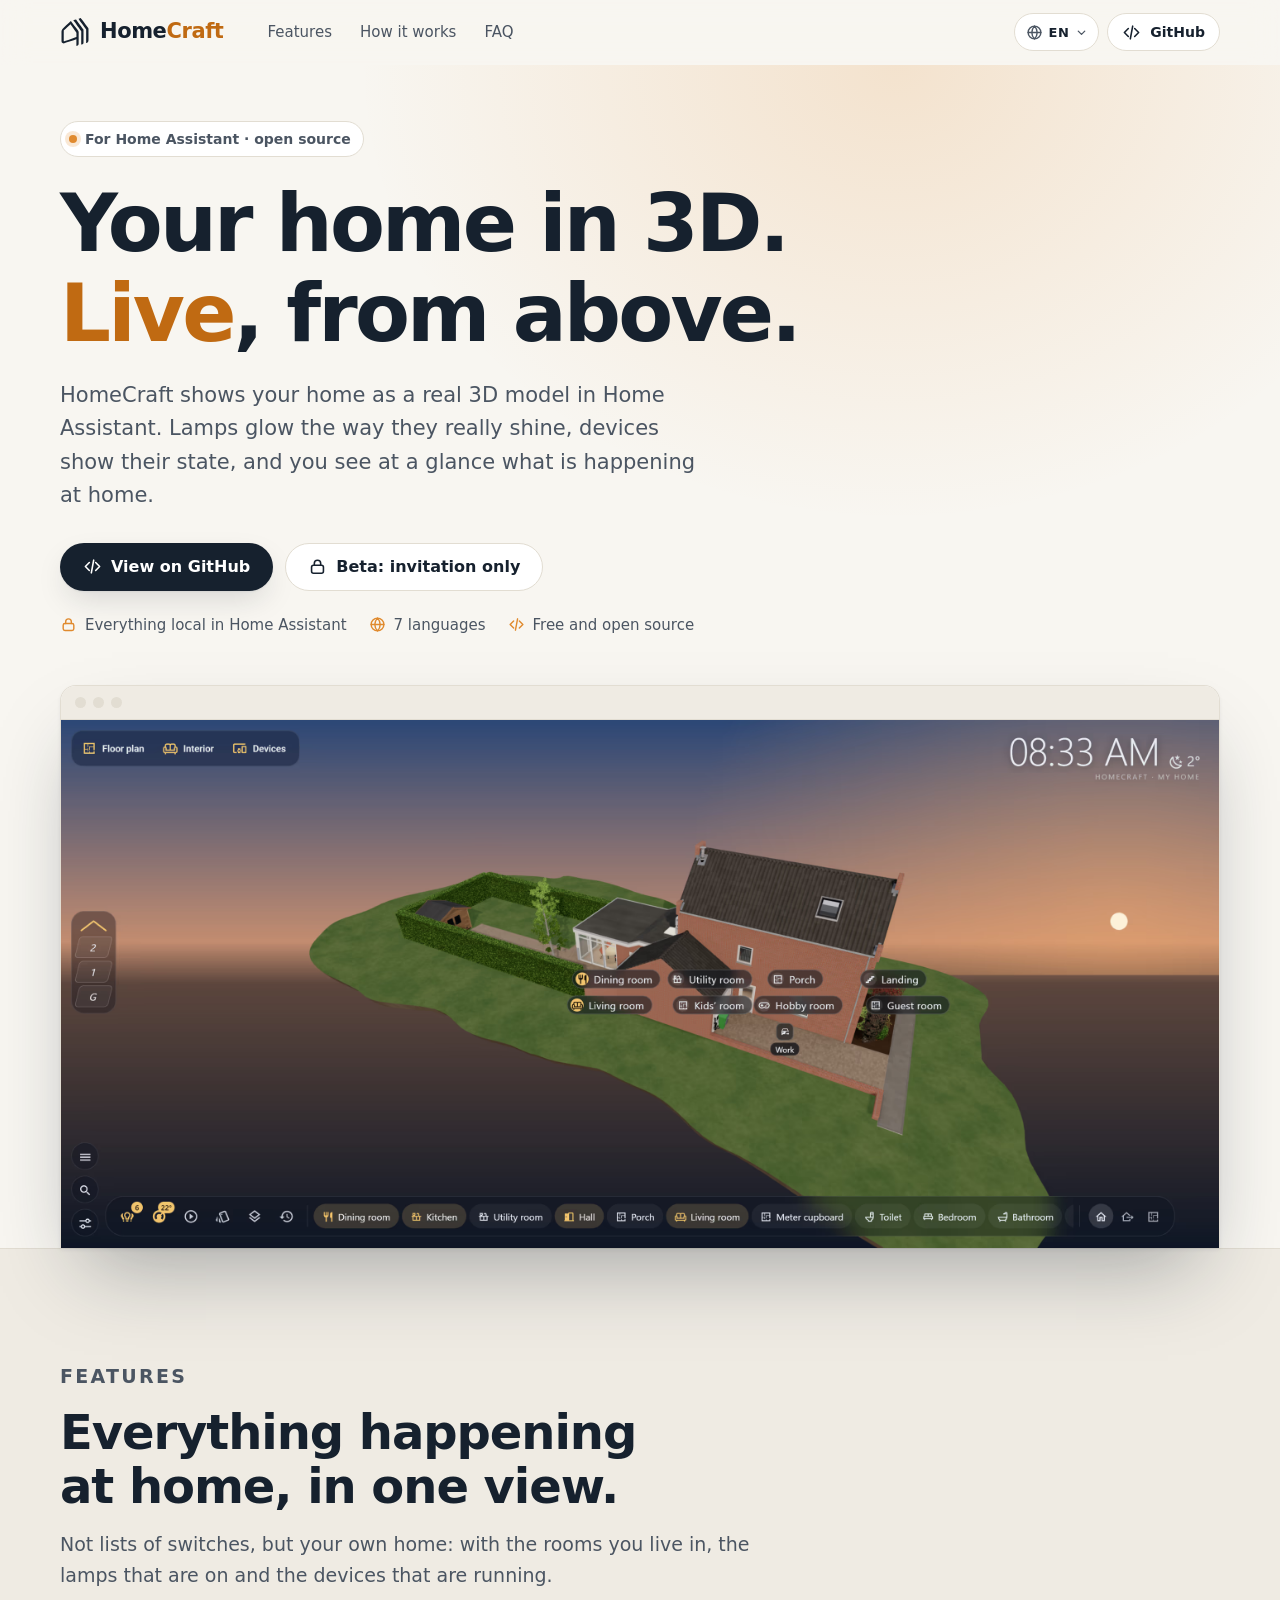
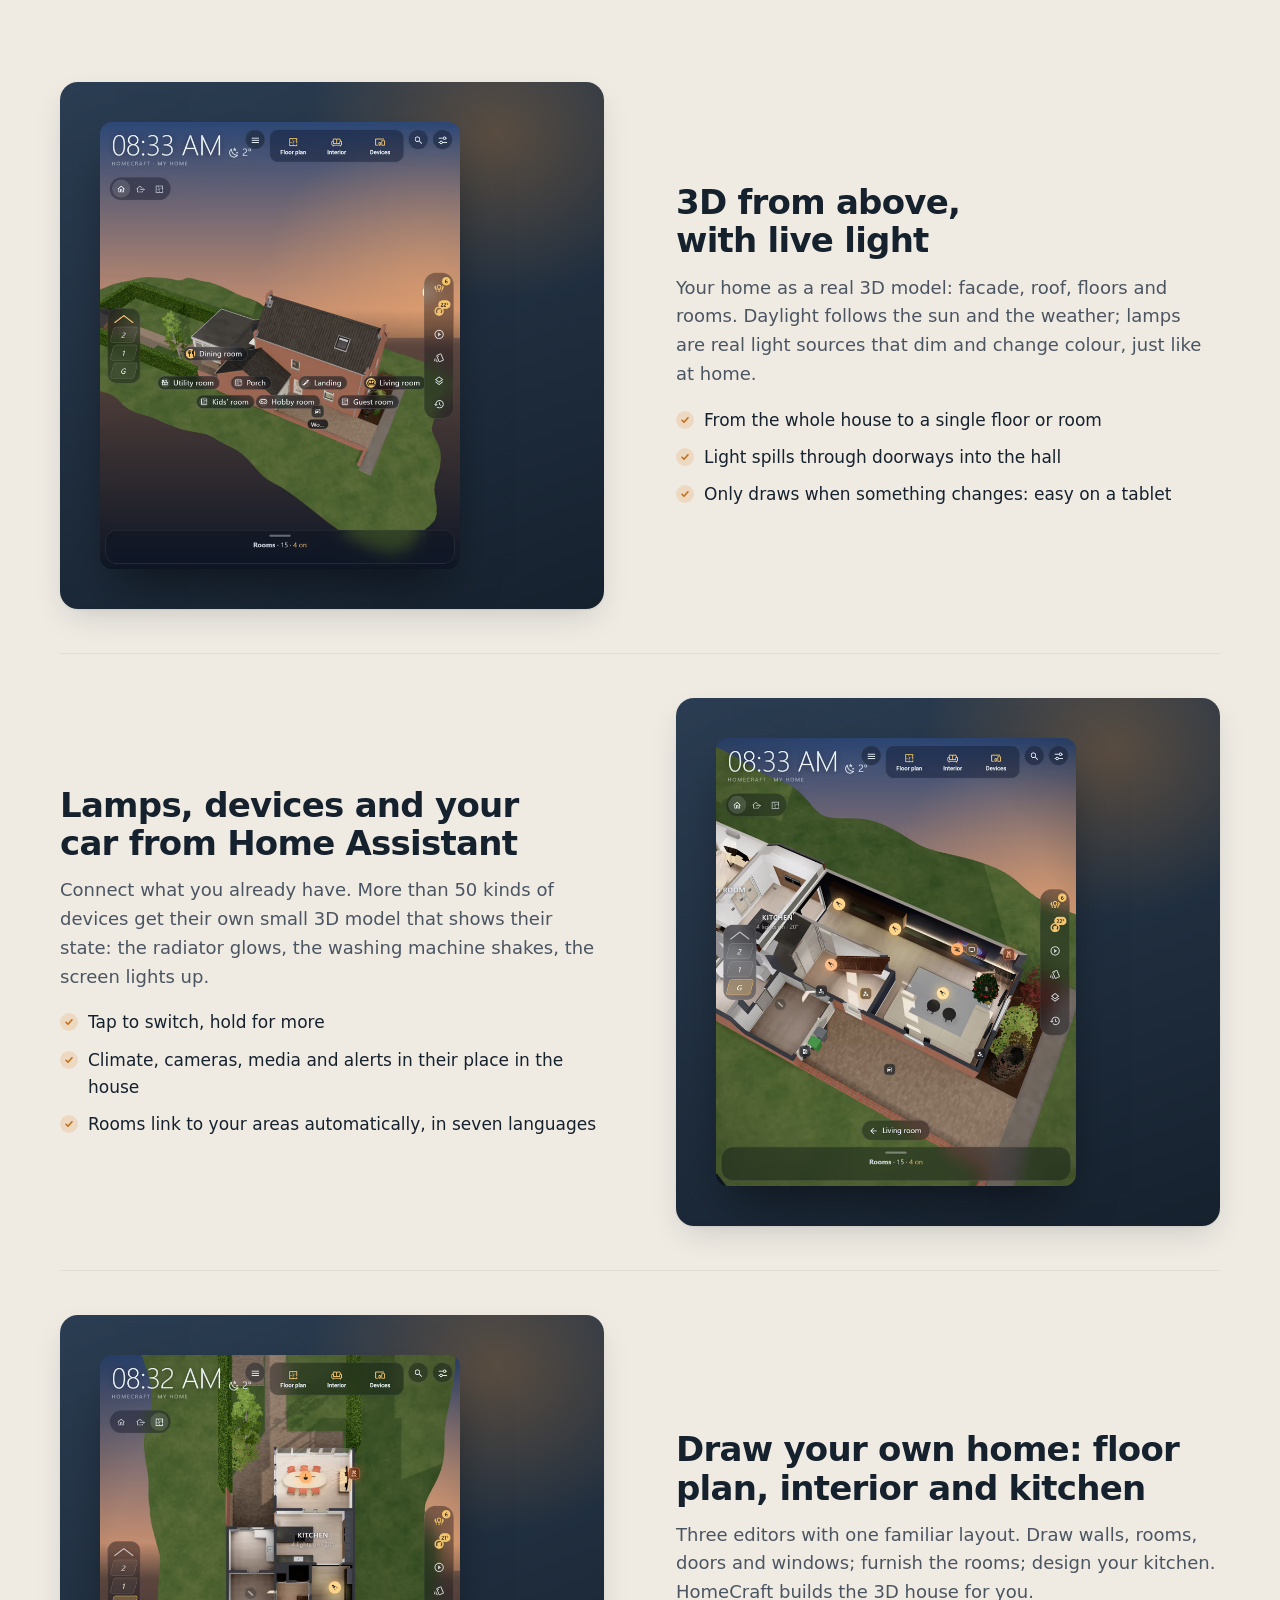
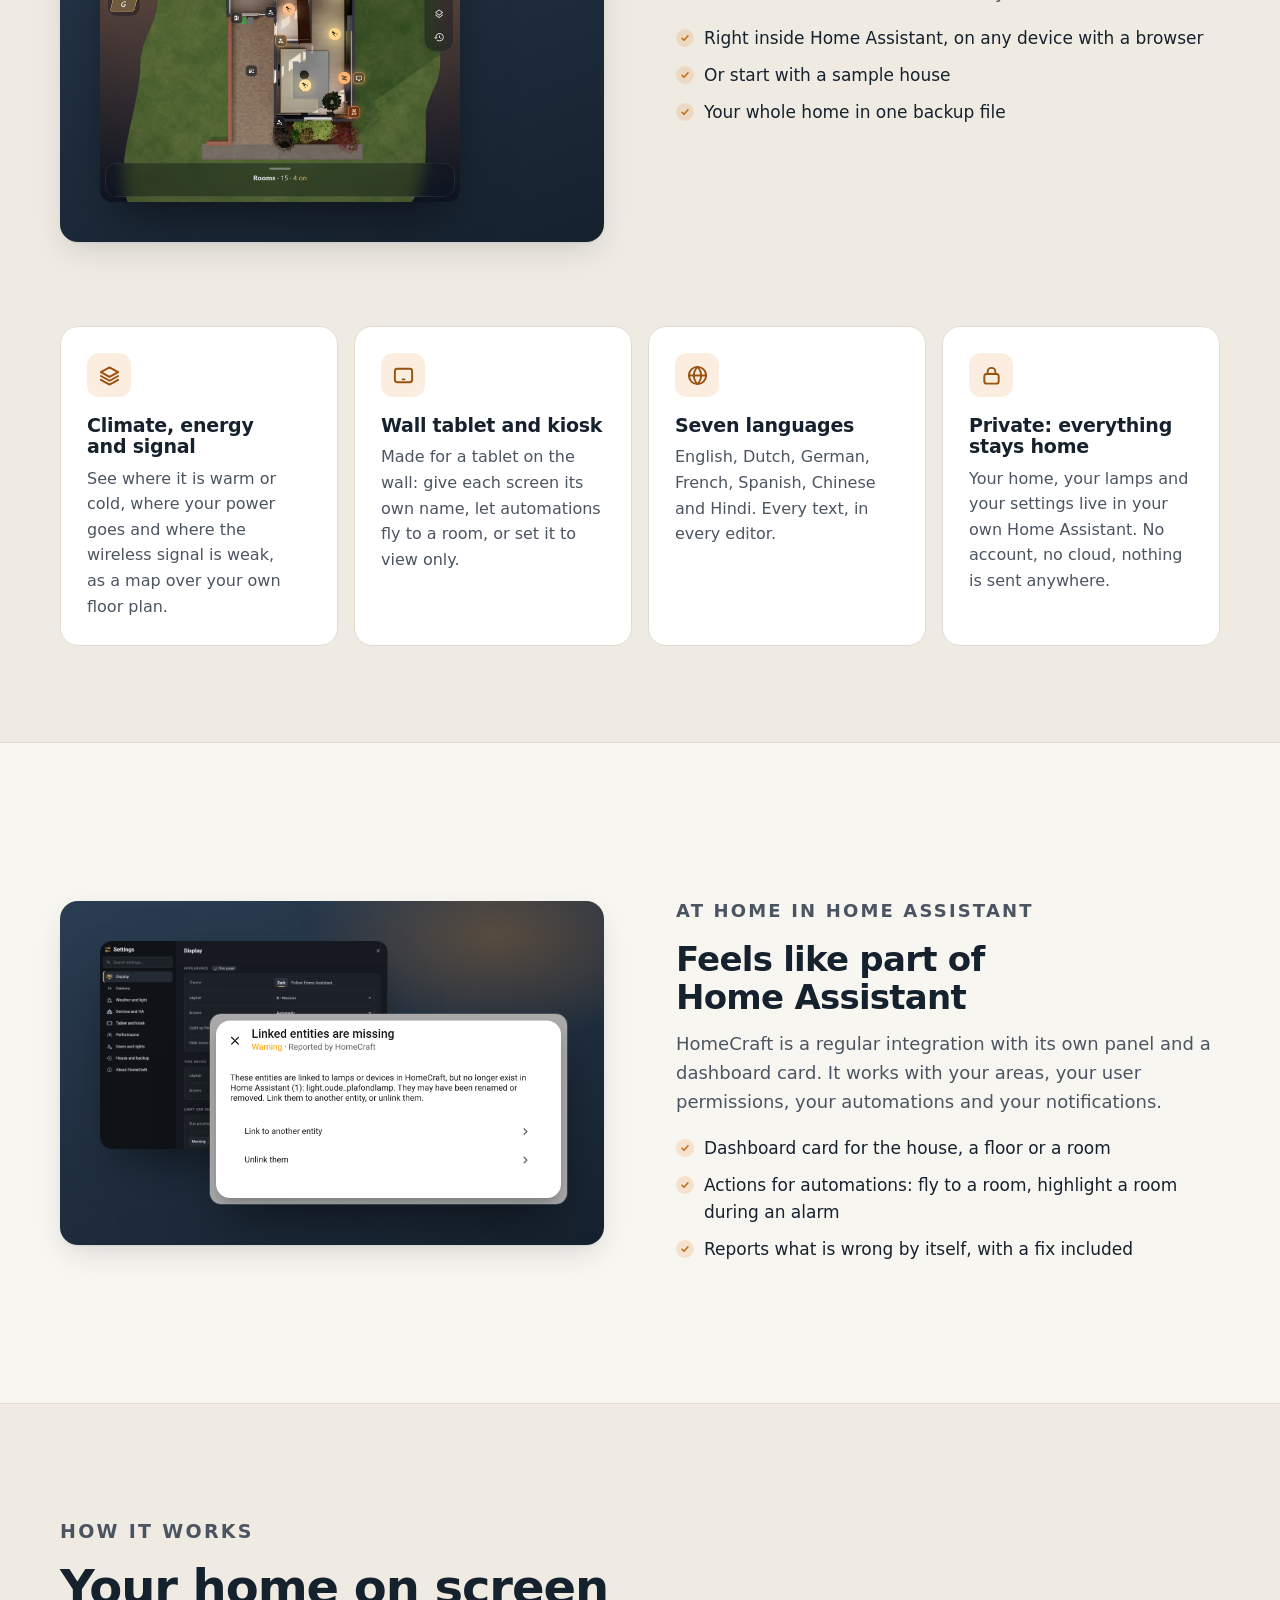
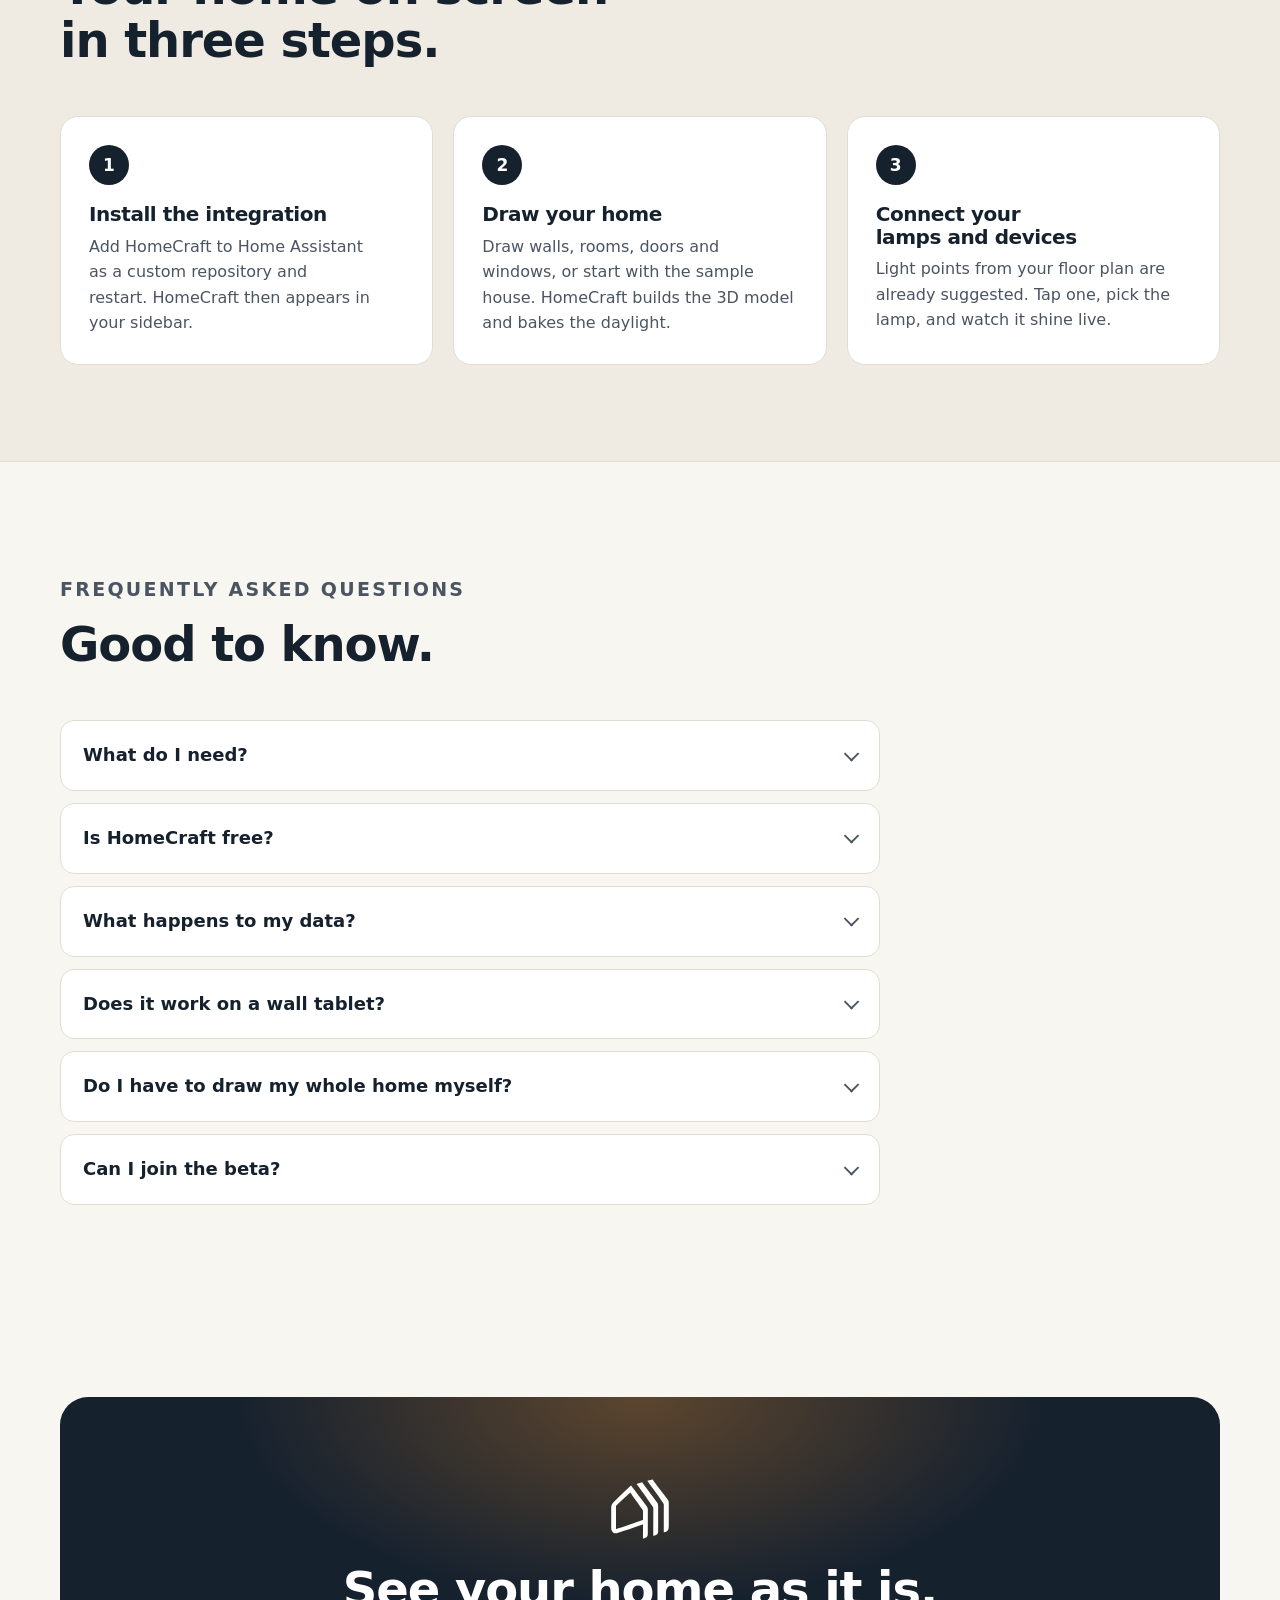
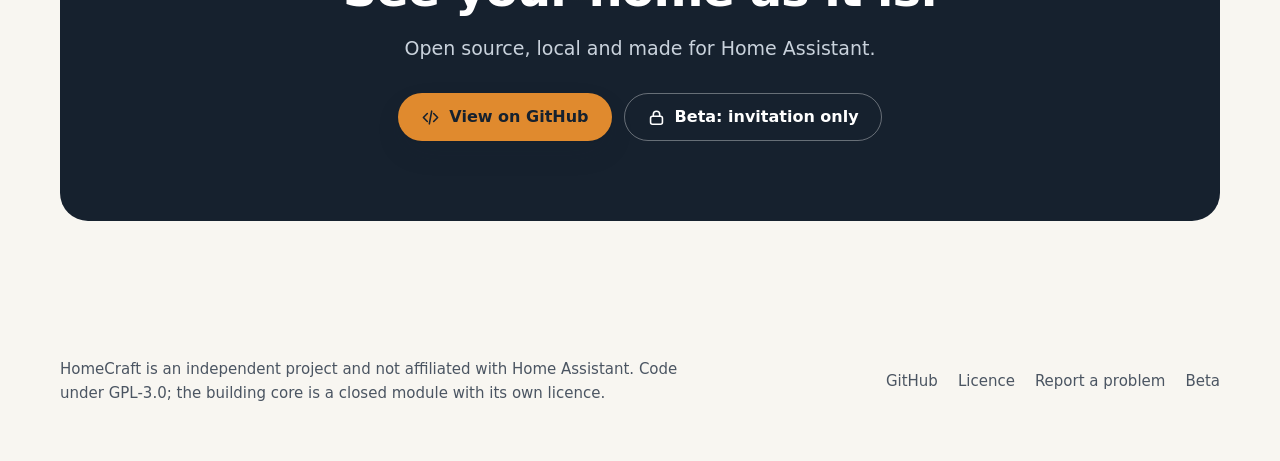
==== commit 7abff473: "Beelden per taal: het huis, de instellingen en de reparatiemelding in zeven talen" ====
--- a/index.html
+++ b/index.html
@@ -198,7 +198,7 @@
     <div class="wrap">
       <article class="functie opkomen">
         <div class="functie-beeld laag">
-          <picture><source srcset="/img/en/instellingen.avif" type="image/avif"><img src="/img/en/instellingen.webp" width="418" height="660" loading="lazy" class="achter" alt="HomeCraft settings: panel name of this screen, rooms and areas, permissions and backup." data-i18n-alt="alt.instellingen"></picture>
+          <picture><source srcset="/img/en/instellingen.avif" type="image/avif"><img src="/img/en/instellingen.webp" width="700" height="506" loading="lazy" class="achter" alt="HomeCraft settings: display, camera, weather and light, devices, tablet and kiosk, users and permissions, house and backup." data-i18n-alt="alt.instellingen"></picture>
           <picture><source srcset="/img/en/reparatie.avif" type="image/avif"><img src="/img/en/reparatie.webp" width="600" height="320" loading="lazy" class="voor" alt="A HomeCraft repair notice in Home Assistant about linked entities that no longer exist." data-i18n-alt="alt.reparatie"></picture>
         </div>
         <div>
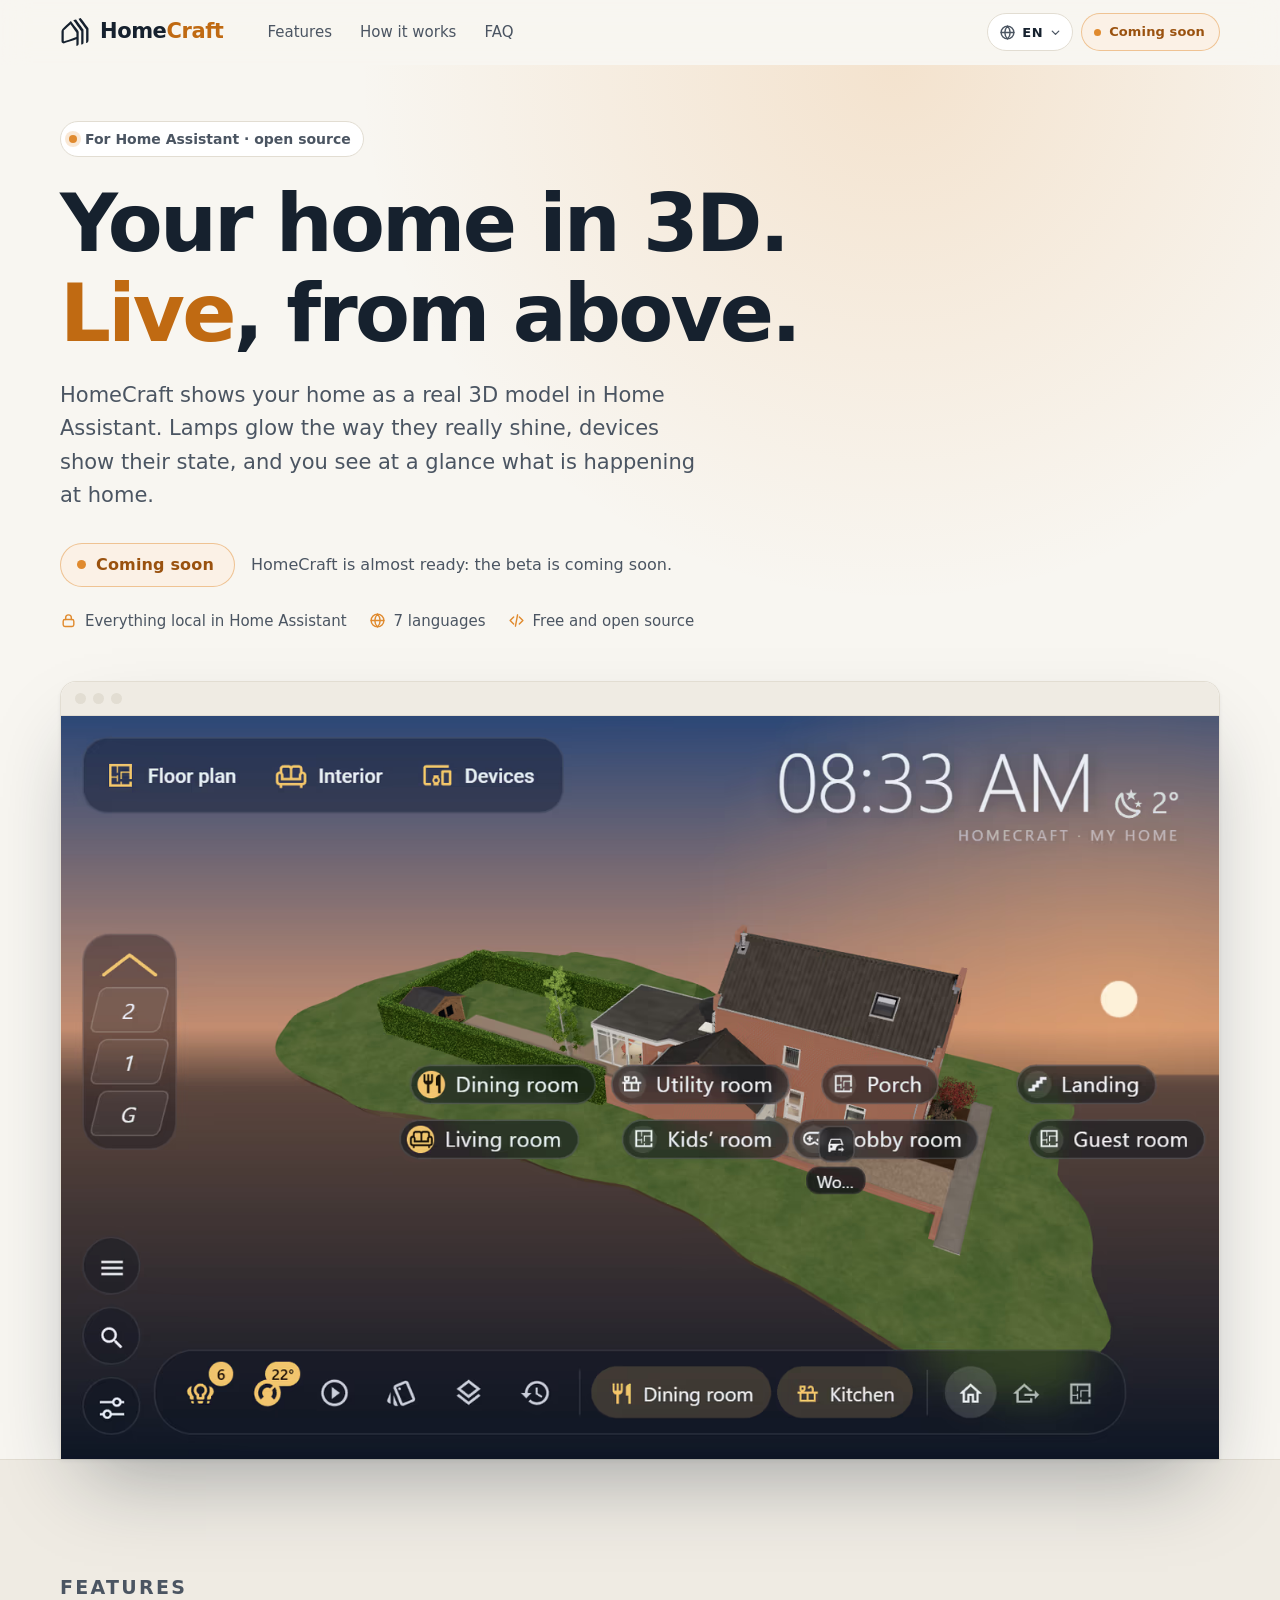
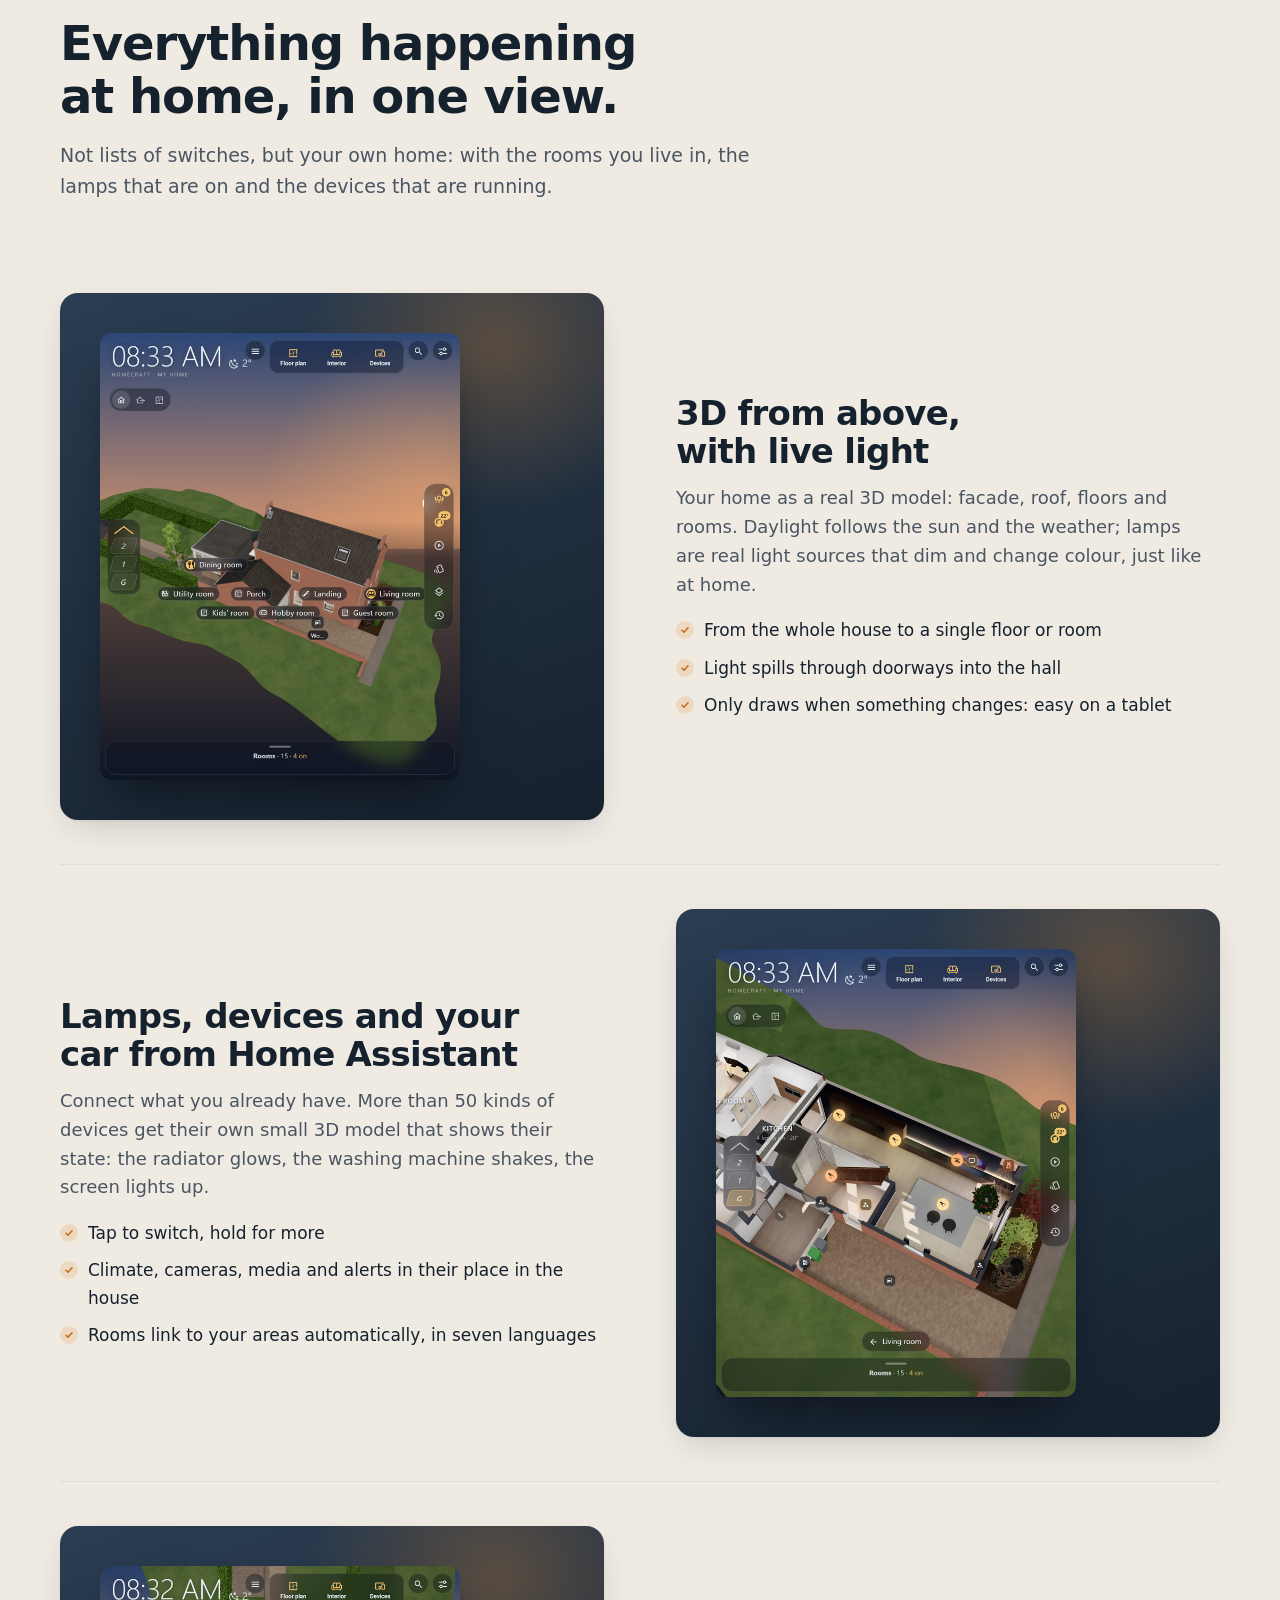
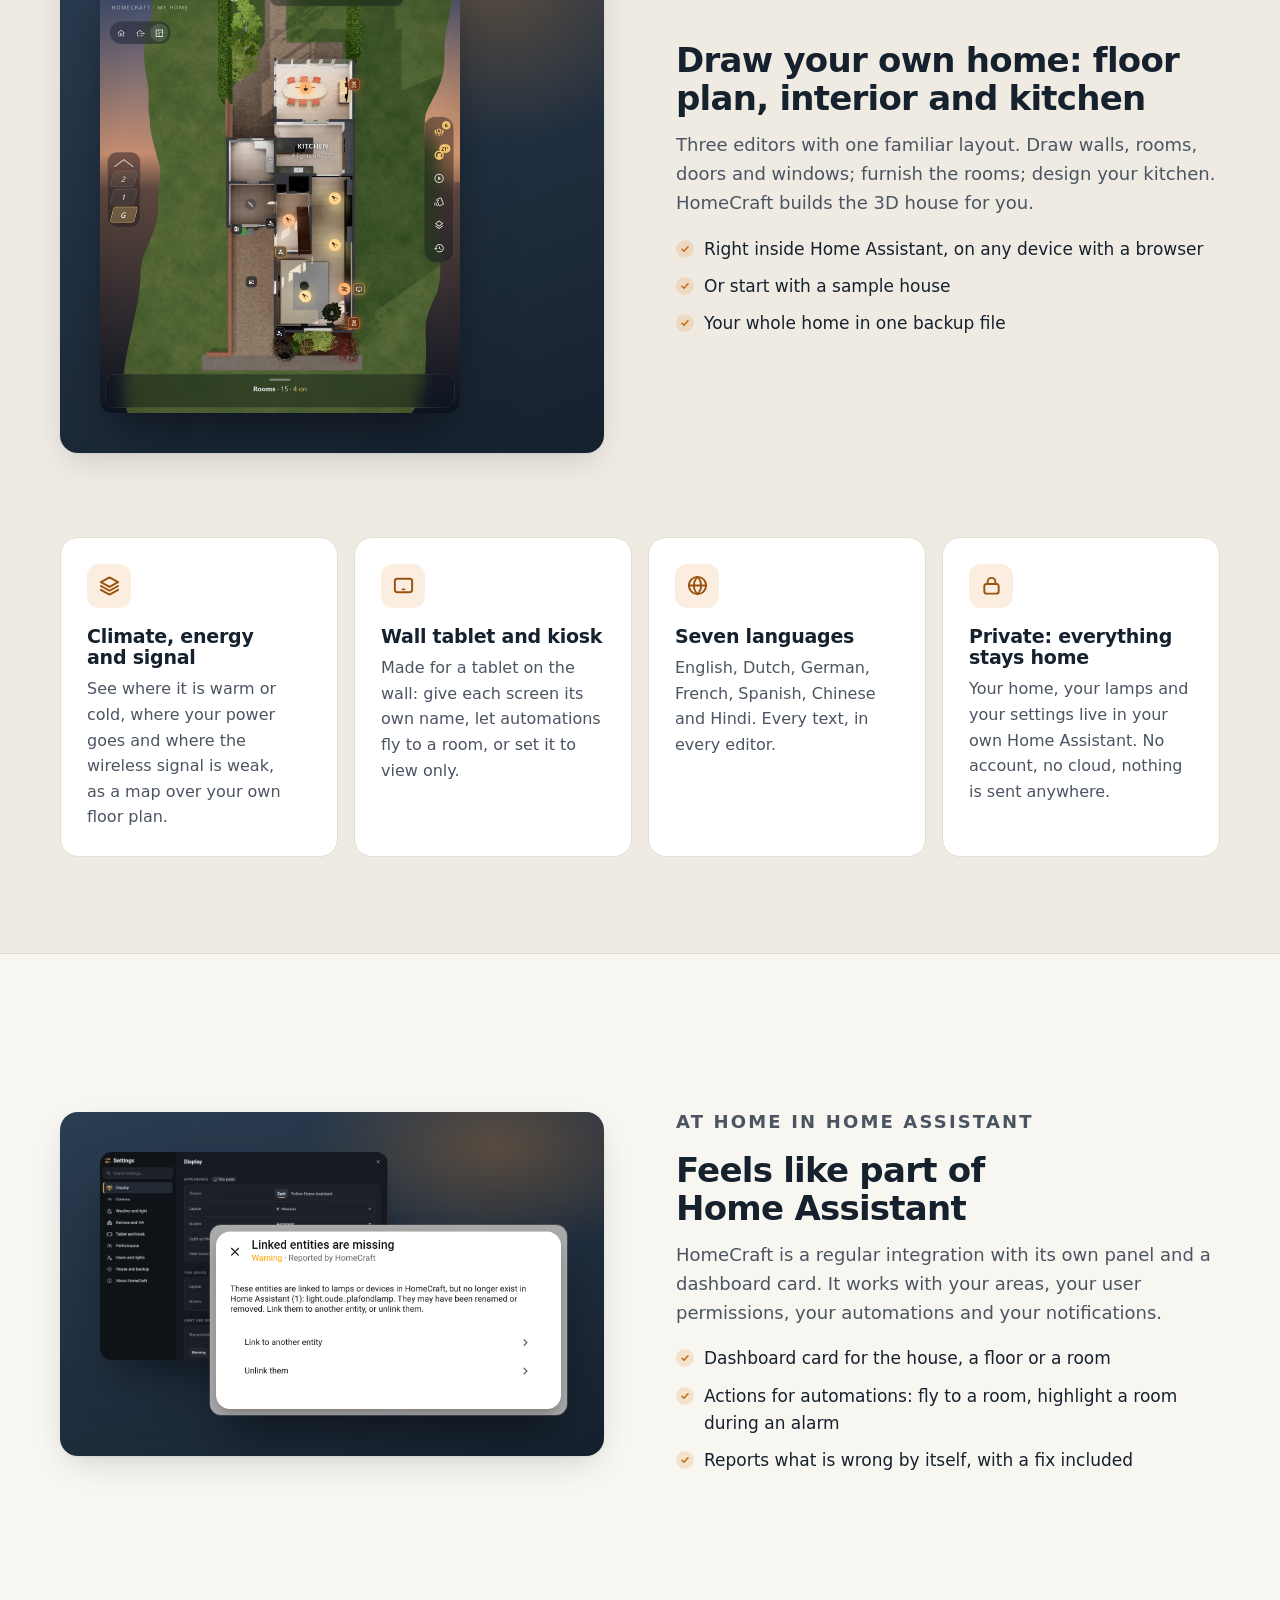
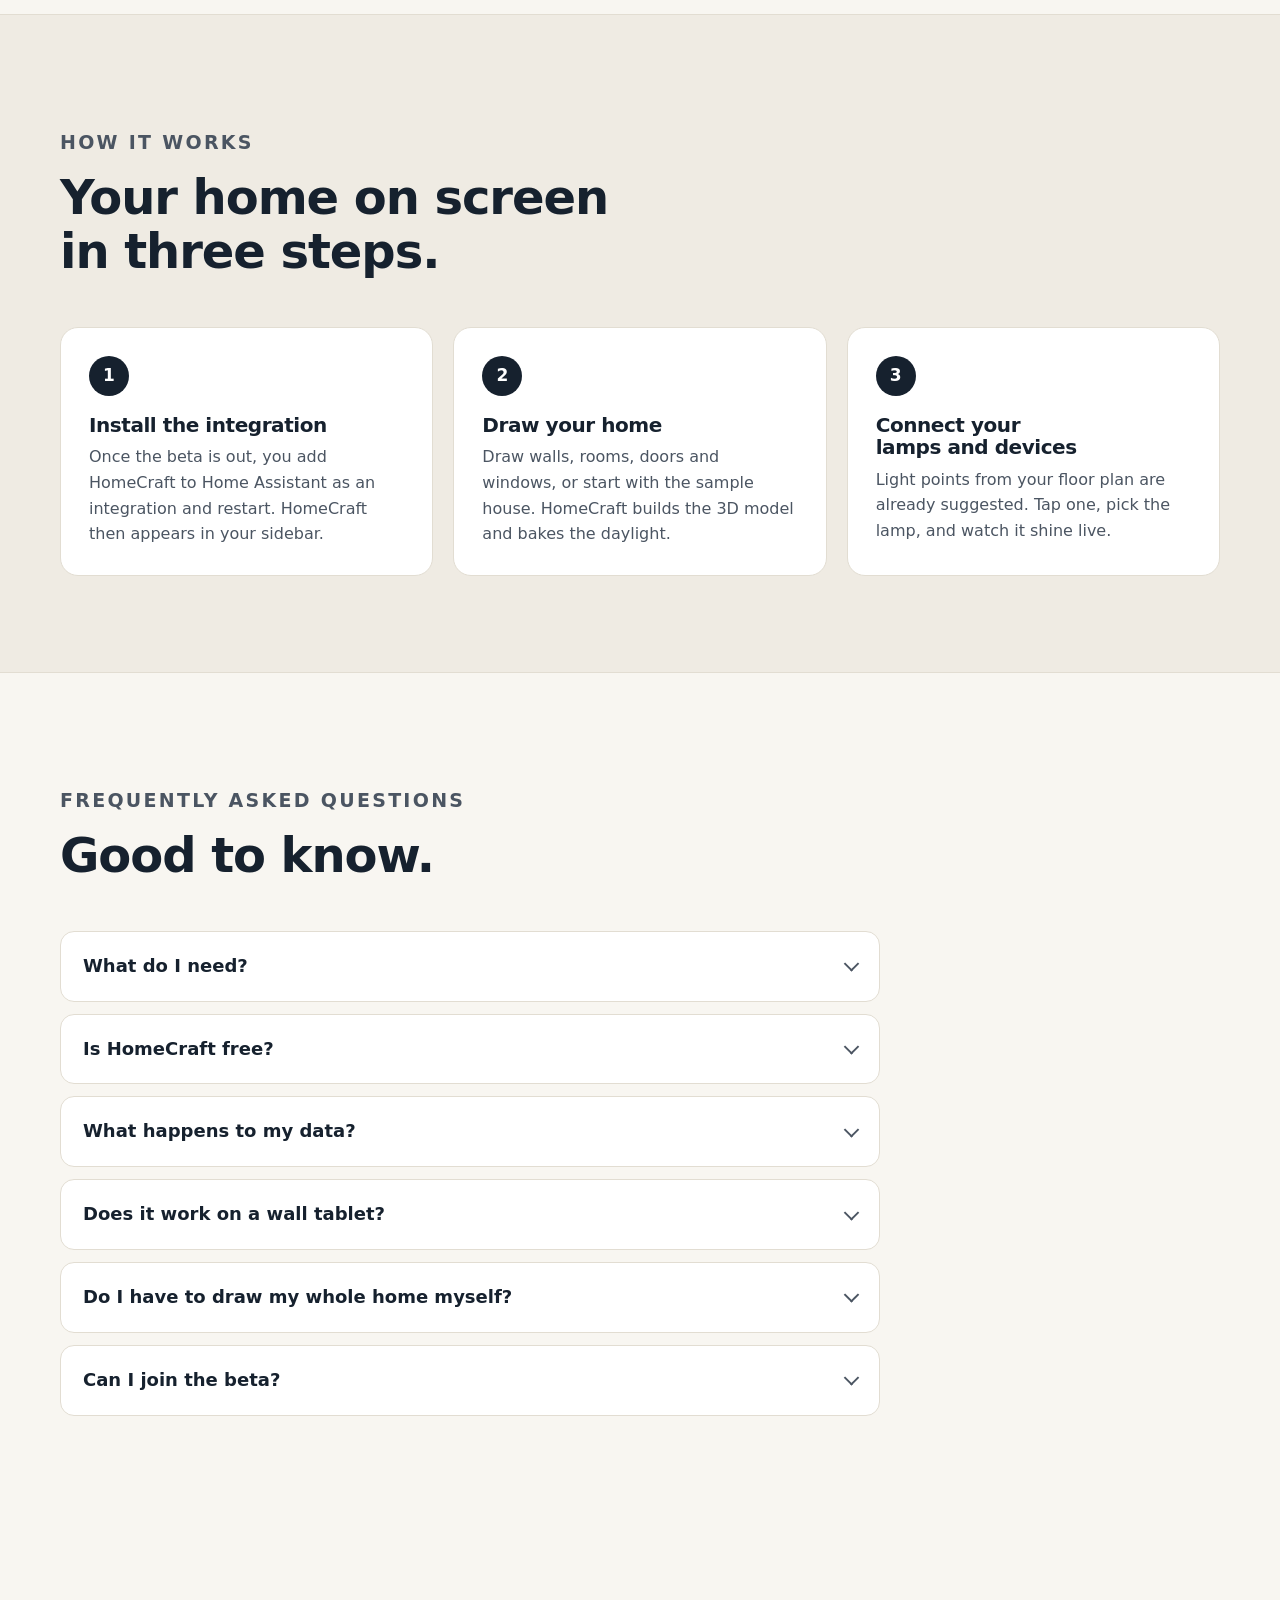
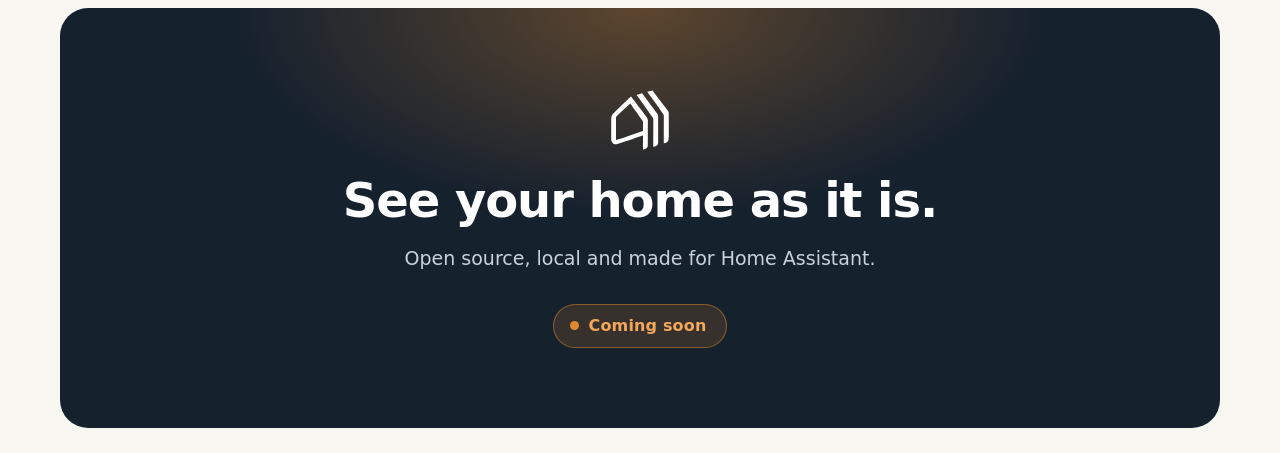
==== commit 8a3de9e5: "Coming soon in plaats van oproepen tot actie - Knoppen naar GitHub en de beta vervangen door een sta" ====
--- a/index.html
+++ b/index.html
@@ -80,7 +80,7 @@
           <li><a href="?lang=hi" data-taal="hi" lang="hi" hreflang="hi">हिन्दी</a></li>
         </ul>
       </div>
-      <a class="knop knop-rand knop-klein" href="https://github.com/homecraftstudio/homecraft" aria-label="GitHub"><svg aria-hidden="true"><use href="#i-code"/></svg><span>GitHub</span></a>
+      <p class="binnenkort binnenkort-klein"><span class="stip" aria-hidden="true"></span><span data-i18n="status.binnenkort">Coming soon</span></p>
     </div>
   </div>
 </header>
@@ -92,9 +92,9 @@
         <span class="label"><i aria-hidden="true"></i><span data-i18n="hero.label">For Home Assistant · open source</span></span>
         <h1 data-i18n-html="hero.titel">Your home in 3D. <em>Live</em>, from above.</h1>
         <p class="lead" data-i18n="hero.lead">HomeCraft shows your home as a real 3D model in Home Assistant. Lamps glow the way they really shine, devices show their state, and you see at a glance what is happening at home.</p>
-        <div class="acties">
-          <a class="knop knop-vol" href="https://github.com/homecraftstudio/homecraft"><svg aria-hidden="true"><use href="#i-code"/></svg><span data-i18n="cta.github">View on GitHub</span></a>
-          <a class="knop knop-rand" href="https://beta.homecraft.studio/"><svg aria-hidden="true"><use href="#i-slot"/></svg><span data-i18n="cta.beta">Beta: invitation only</span></a>
+        <div class="status">
+          <p class="binnenkort"><span class="stip" aria-hidden="true"></span><span data-i18n="status.binnenkort">Coming soon</span></p>
+          <p class="status-tekst" data-i18n="status.tekst">HomeCraft is almost ready: the beta is coming soon.</p>
         </div>
         <ul class="feiten">
           <li><svg aria-hidden="true"><use href="#i-slot"/></svg><span data-i18n="feit.lokaal">Everything local in Home Assistant</span></li>
@@ -224,7 +224,7 @@
       <ol class="stappen">
         <li class="opkomen">
           <h3 data-i18n="s1.titel">Install the integration</h3>
-          <p data-i18n="s1.tekst">Add HomeCraft to Home Assistant as a custom repository and restart. HomeCraft then appears in your sidebar.</p>
+          <p data-i18n="s1.tekst">Once the beta is out, you add HomeCraft to Home Assistant as an integration and restart. HomeCraft then appears in your sidebar.</p>
         </li>
         <li class="opkomen">
           <h3 data-i18n="s2.titel">Draw your home</h3>
@@ -289,7 +289,7 @@
         <details>
           <summary data-i18n="q6.v">Can I join the beta?</summary>
           <div class="antw">
-            <p data-i18n="q6.a1">The beta is currently by invitation only, for a small group of testers. The code is already public on GitHub.</p>
+            <p data-i18n="q6.a1">The beta is coming soon. As soon as it is out, you will find a step-by-step installation guide at beta.homecraft.studio.</p>
           </div>
         </details>
       </div>
@@ -302,9 +302,8 @@
         <svg class="groot" aria-hidden="true"><use href="#i-logo"/></svg>
         <h2 data-i18n="slot.titel">See your home as it is.</h2>
         <p data-i18n="slot.tekst">Open source, local and made for Home Assistant.</p>
-        <div class="acties">
-          <a class="knop knop-vol" href="https://github.com/homecraftstudio/homecraft"><svg aria-hidden="true"><use href="#i-code"/></svg><span data-i18n="cta.github">View on GitHub</span></a>
-          <a class="knop knop-rand" href="https://beta.homecraft.studio/"><svg aria-hidden="true"><use href="#i-slot"/></svg><span data-i18n="cta.beta">Beta: invitation only</span></a>
+        <div class="status">
+          <p class="binnenkort"><span class="stip" aria-hidden="true"></span><span data-i18n="status.binnenkort">Coming soon</span></p>
         </div>
       </div>
     </div>
@@ -315,14 +314,12 @@
   <div class="wrap">
     <p data-i18n="voet.tekst">HomeCraft is an independent project and not affiliated with Home Assistant. Code under GPL-3.0; the building core is a closed module with its own licence.</p>
     <nav aria-label="Footer" data-i18n-aria="voet.aria">
-      <a href="https://github.com/homecraftstudio/homecraft">GitHub</a>
-      <a href="https://github.com/homecraftstudio/homecraft/blob/main/LICENSE" data-i18n="voet.licentie">Licence</a>
-      <a href="https://github.com/homecraftstudio/homecraft/issues" data-i18n="voet.melden">Report a problem</a>
       <a href="https://beta.homecraft.studio/">Beta</a>
     </nav>
   </div>
 </footer>
 <script src="/i18n.js"></script>
 <script src="/site.js"></script>
+<script src="/teller.js" defer></script>
 </body>
 </html>
--- a/style.css
+++ b/style.css
@@ -123,6 +123,17 @@
 .hero h1 em { font-style: normal; color: var(--oranje-groot); }
 .hero .lead { font-size: clamp(18px, 2.2vw, 21px); color: var(--zacht); margin-top: 20px; max-width: 640px; }
 .acties { display: flex; flex-wrap: wrap; gap: 12px; margin-top: 30px; }
+/* Status "Coming soon": geen knop, geen link; een rustige pil met een zacht pulserende stip */
+.status { display: flex; flex-wrap: wrap; align-items: center; gap: 12px 16px; margin-top: 30px; }
+.binnenkort { display: inline-flex; align-items: center; gap: 10px; margin: 0; min-height: 44px; padding: 0 20px 0 16px; border-radius: 999px; border: 1px solid color-mix(in srgb, var(--oranje) 45%, transparent); background: color-mix(in srgb, var(--oranje) 12%, var(--vlak)); color: var(--accent-tekst); font: 700 16px/1.2 var(--font); letter-spacing: .01em; white-space: nowrap; }
+.binnenkort .stip { width: 9px; height: 9px; border-radius: 50%; background: var(--oranje); box-shadow: 0 0 0 0 rgb(224 138 46 / .5); animation: stip 2.4s ease-out infinite; flex: none; }
+@keyframes stip { 0% { box-shadow: 0 0 0 0 rgb(224 138 46 / .45); } 70%, 100% { box-shadow: 0 0 0 9px rgb(224 138 46 / 0); } }
+.status-tekst { margin: 0; color: var(--zacht); font-size: 16px; }
+.slot .status { justify-content: center; }
+.slot .binnenkort { margin: 0; font-size: 16px; background: rgb(224 138 46 / .16); color: #f2a75a; border-color: rgb(224 138 46 / .5); }
+.binnenkort-klein { min-height: 38px; padding: 0 14px 0 12px; font-size: 13px; gap: 8px; }
+.binnenkort-klein .stip { width: 7px; height: 7px; }
+@media (max-width: 479px) { .kop .binnenkort-klein { display: none; } }
 .feiten { display: flex; flex-wrap: wrap; gap: 8px 22px; margin: 22px 0 0; padding: 0; list-style: none; color: var(--zacht); font-size: 15px; }
 .feiten li { display: inline-flex; align-items: center; gap: 8px; }
 .feiten svg { width: 17px; height: 17px; color: var(--oranje); }
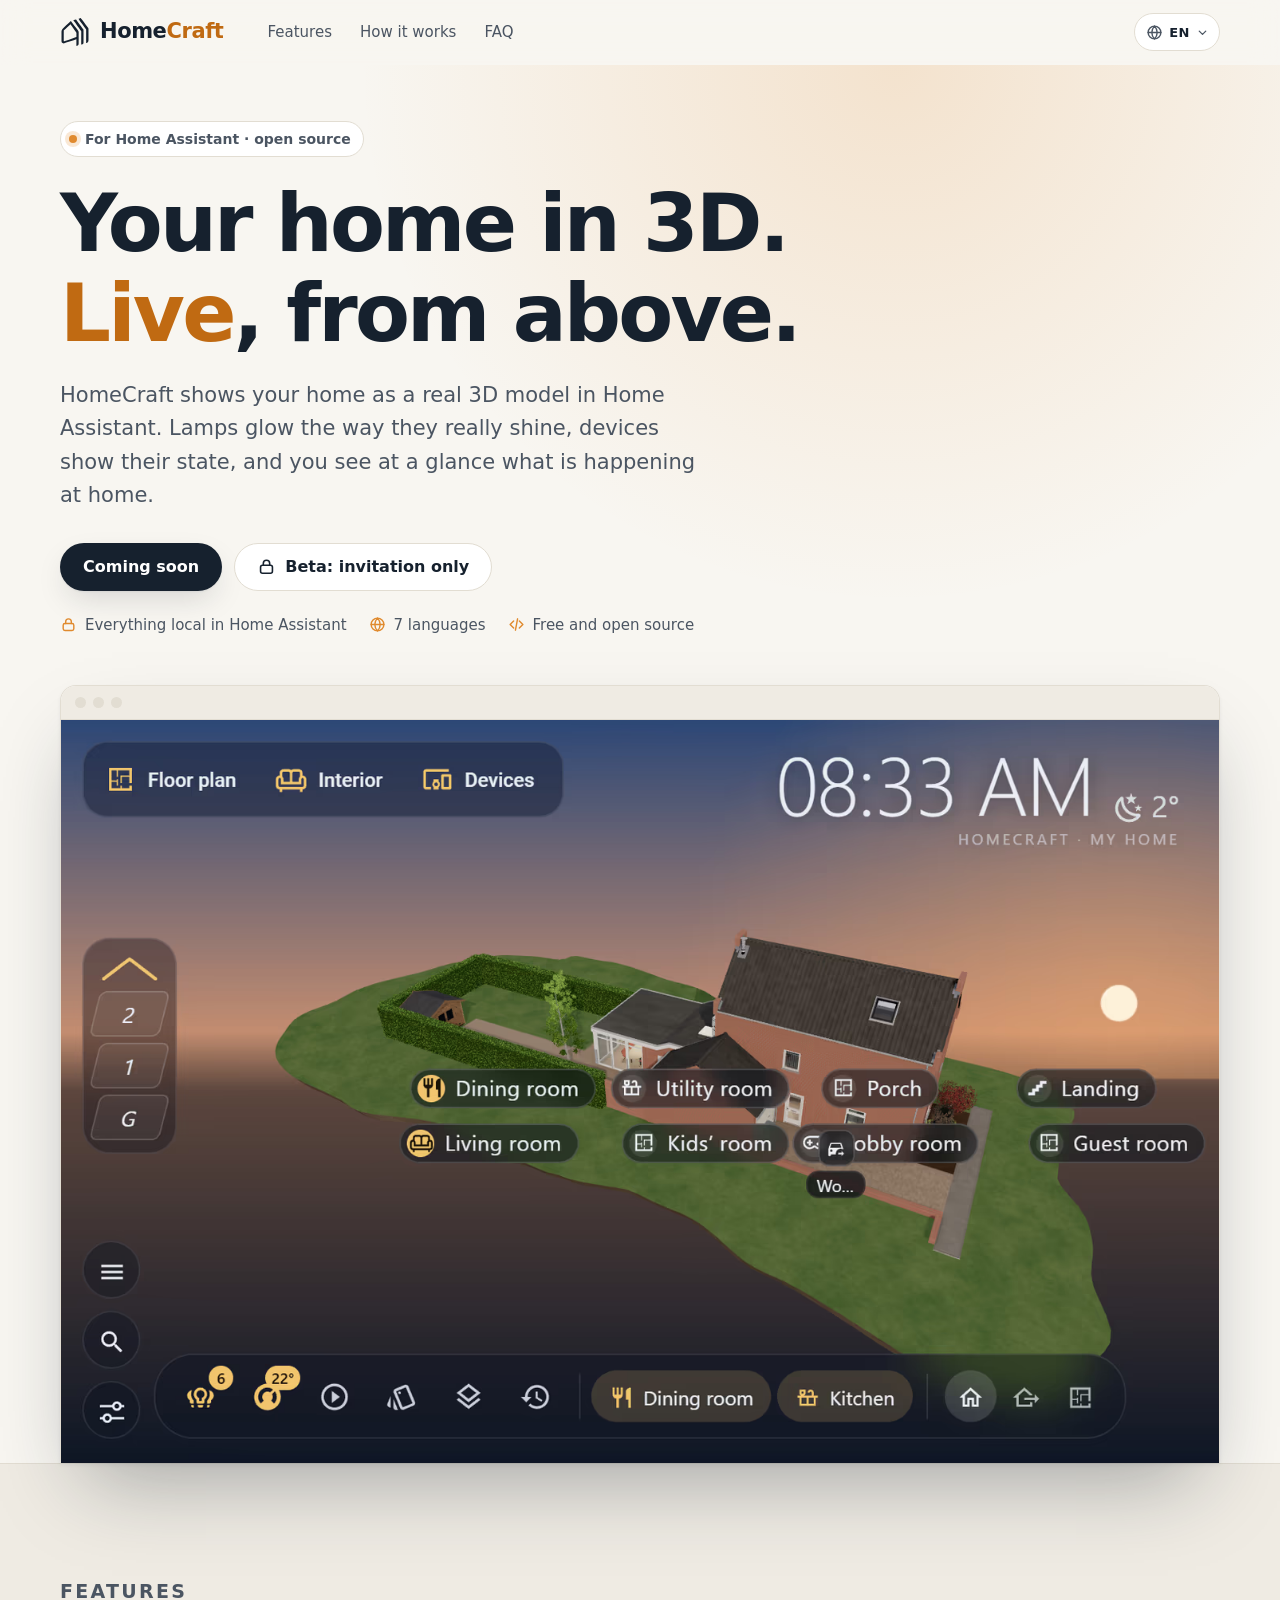
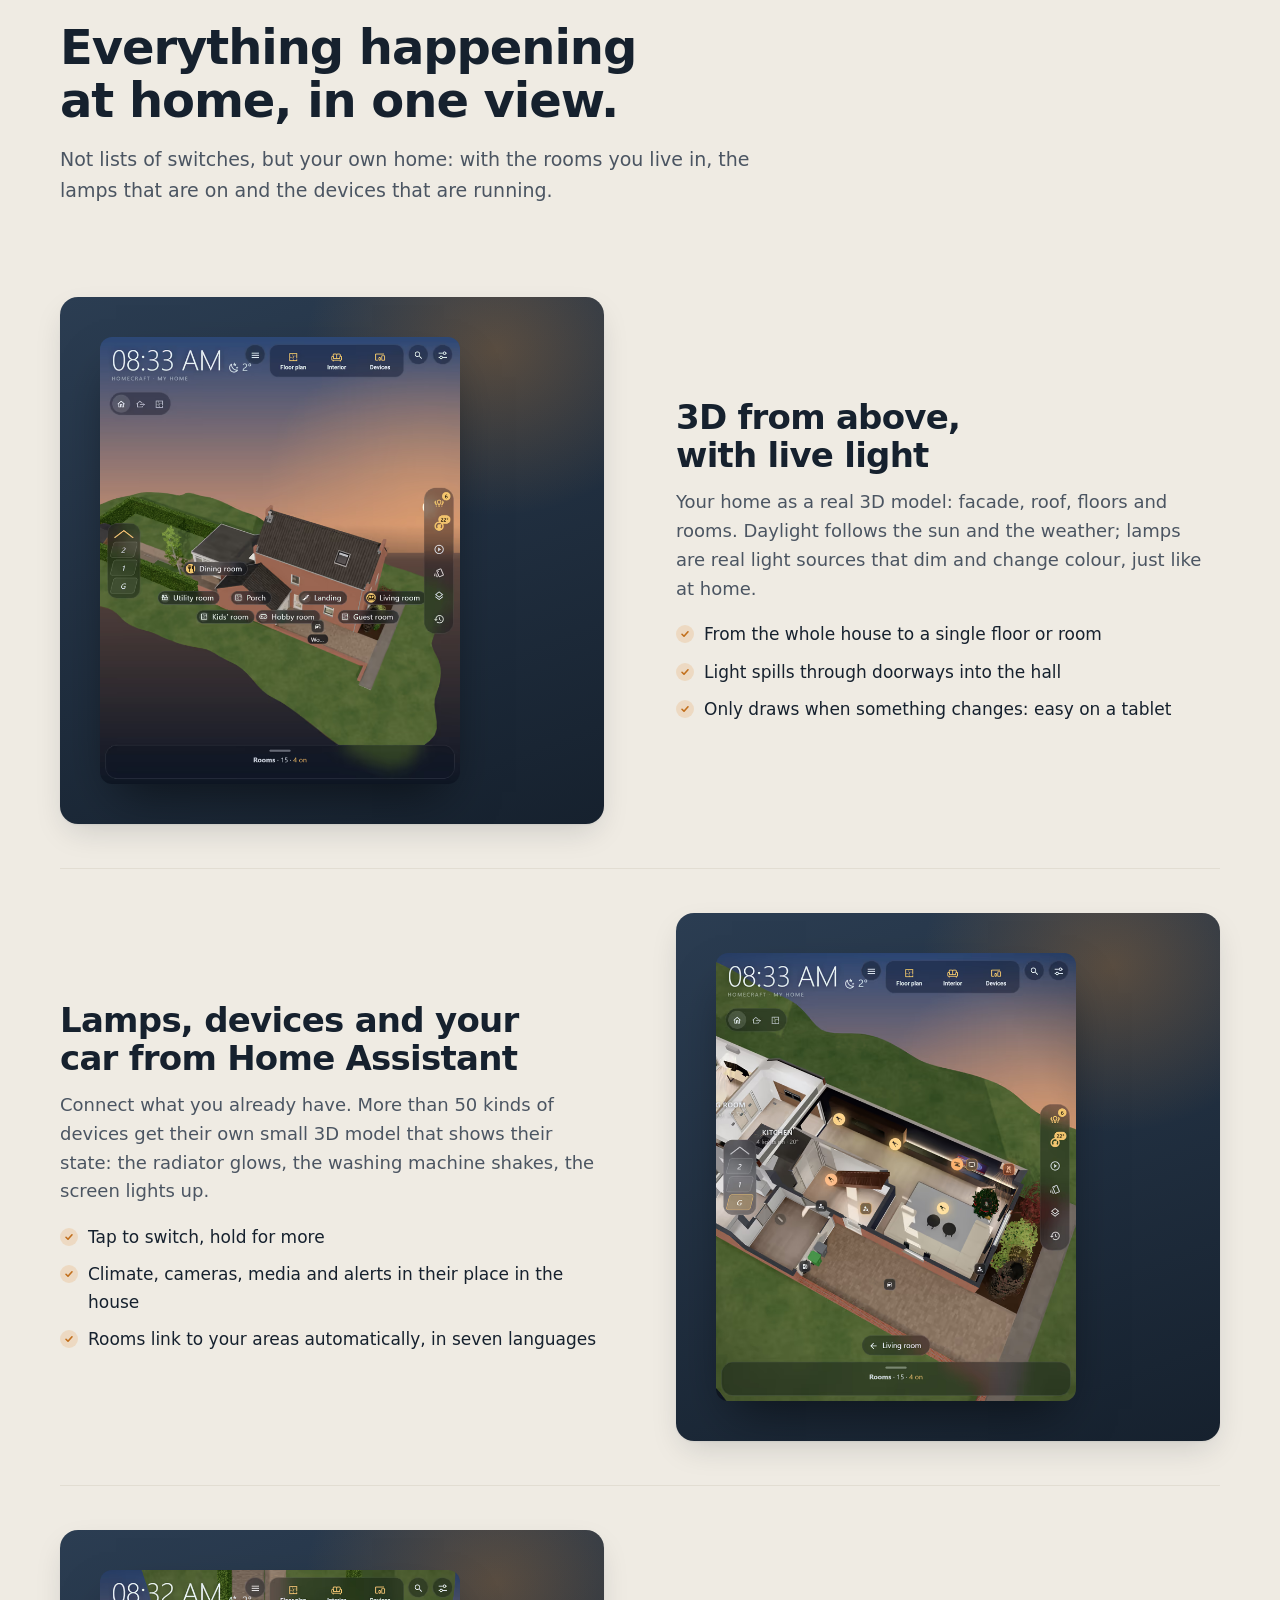
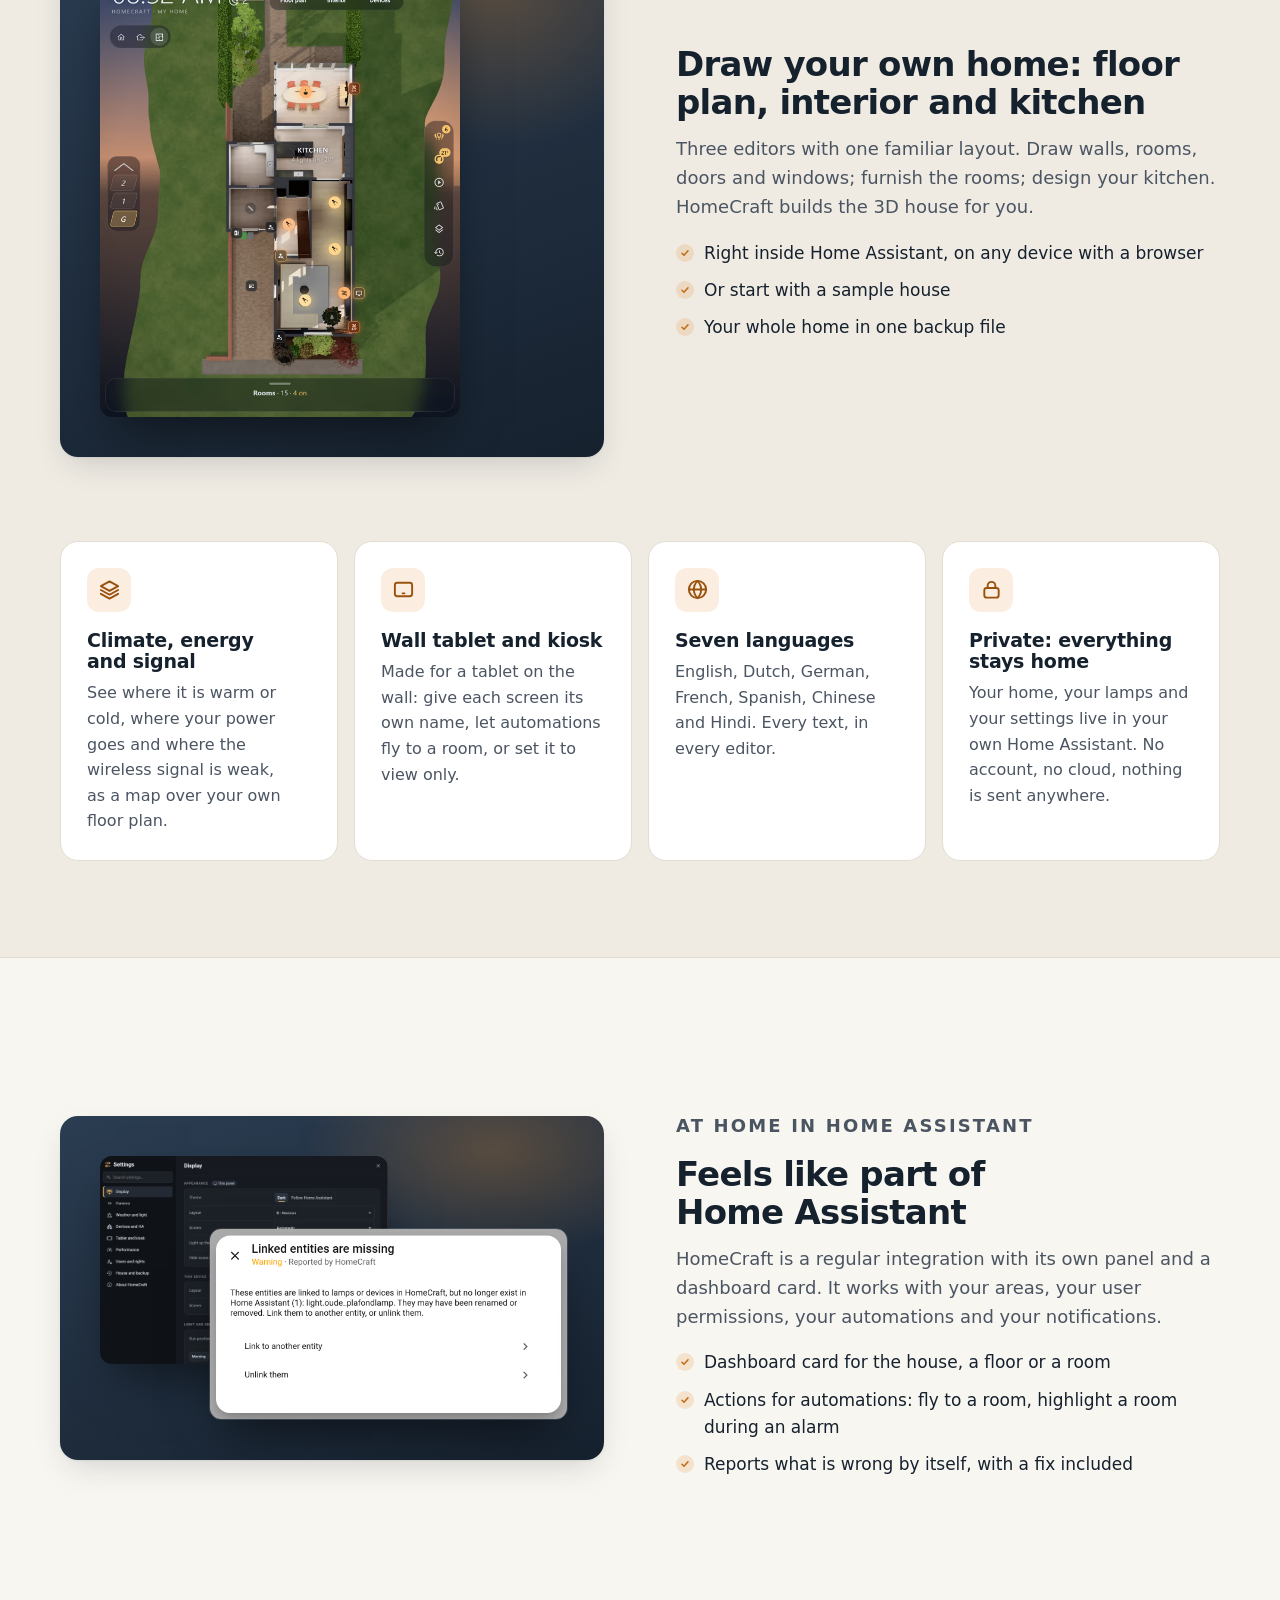
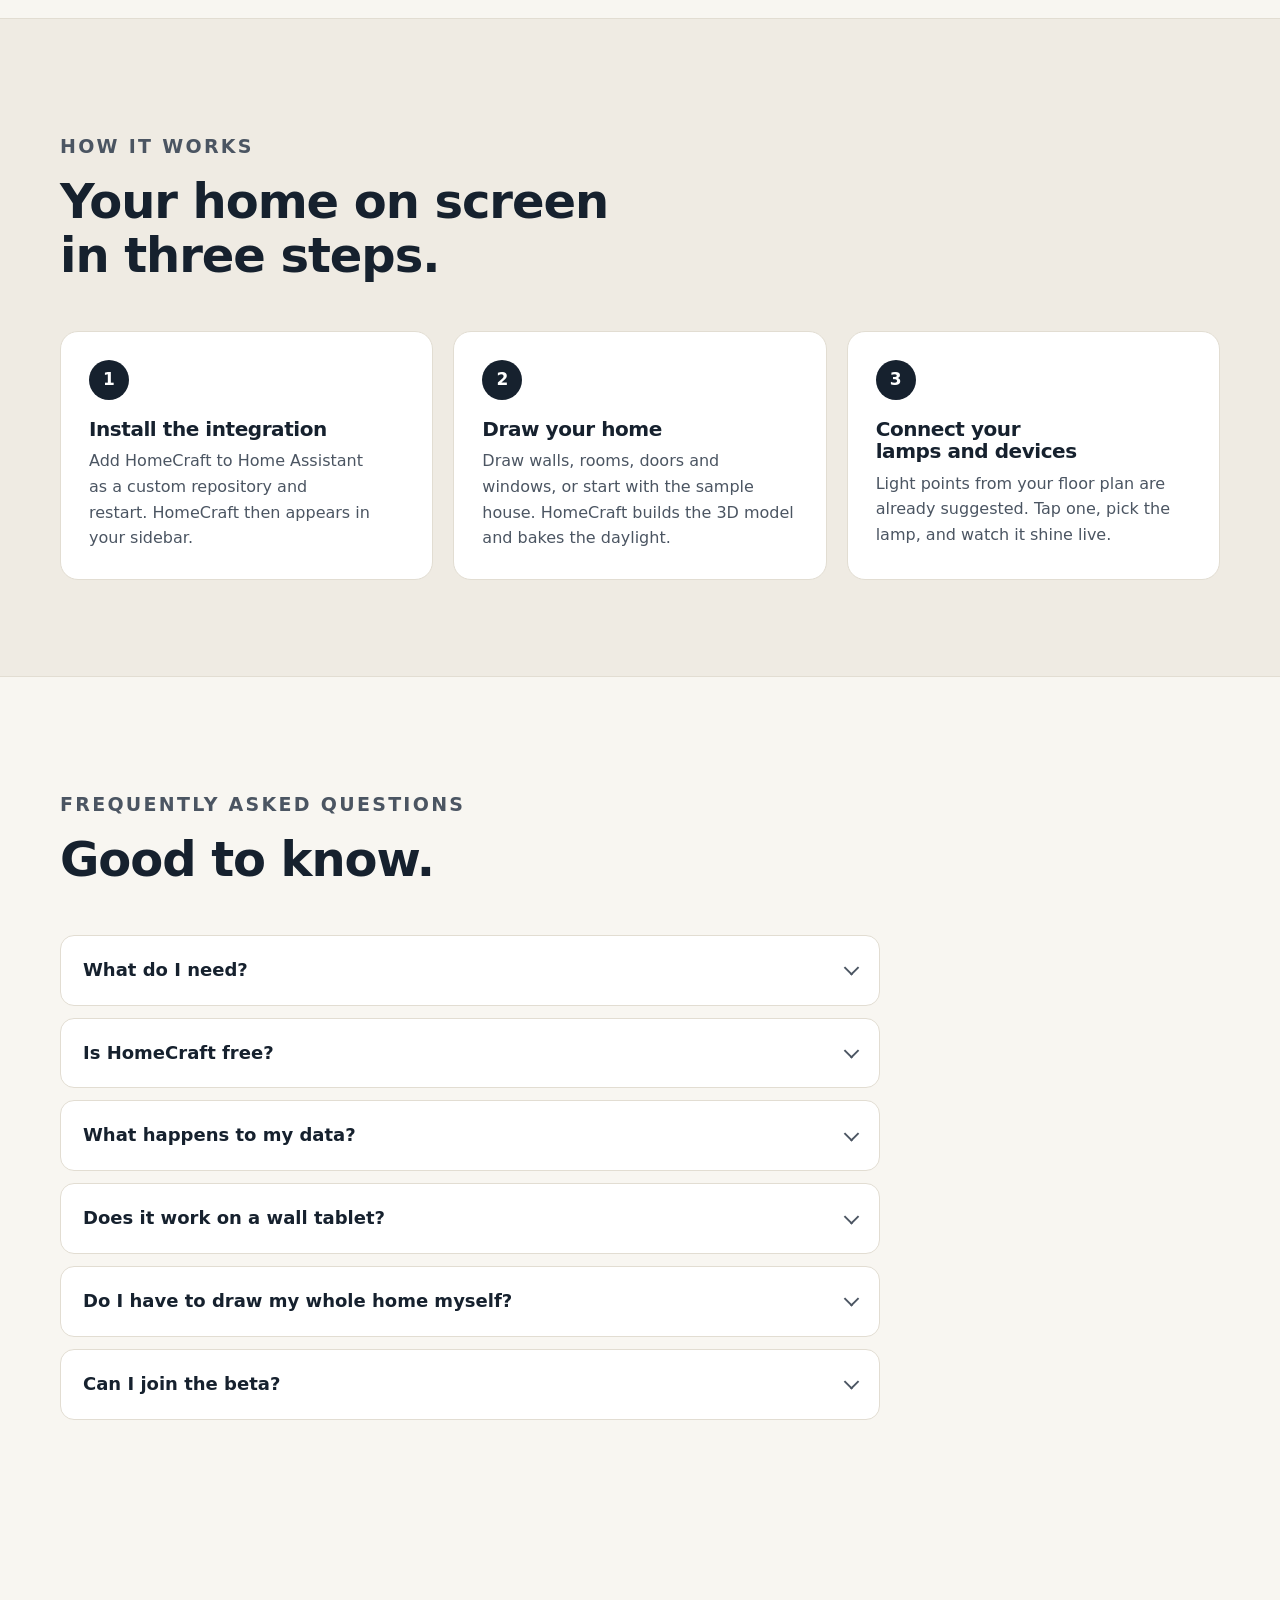
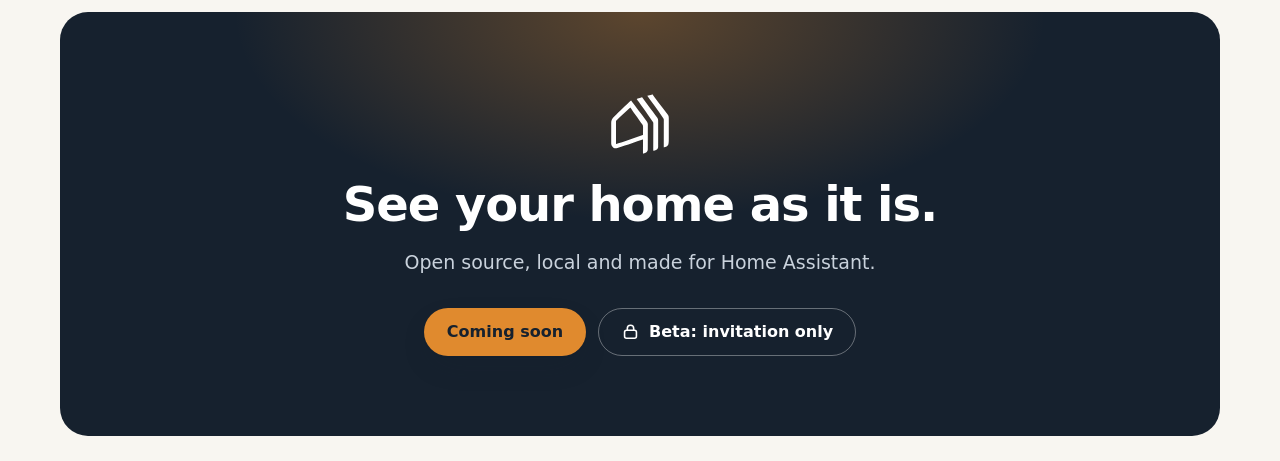
==== commit 4197395f: "GitHub-links weg (Coming soon) en anonieme bezoekerstelling" ====
--- a/index.html
+++ b/index.html
@@ -80,7 +80,6 @@
           <li><a href="?lang=hi" data-taal="hi" lang="hi" hreflang="hi">हिन्दी</a></li>
         </ul>
       </div>
-      <p class="binnenkort binnenkort-klein"><span class="stip" aria-hidden="true"></span><span data-i18n="status.binnenkort">Coming soon</span></p>
     </div>
   </div>
 </header>
@@ -92,9 +91,9 @@
         <span class="label"><i aria-hidden="true"></i><span data-i18n="hero.label">For Home Assistant · open source</span></span>
         <h1 data-i18n-html="hero.titel">Your home in 3D. <em>Live</em>, from above.</h1>
         <p class="lead" data-i18n="hero.lead">HomeCraft shows your home as a real 3D model in Home Assistant. Lamps glow the way they really shine, devices show their state, and you see at a glance what is happening at home.</p>
-        <div class="status">
-          <p class="binnenkort"><span class="stip" aria-hidden="true"></span><span data-i18n="status.binnenkort">Coming soon</span></p>
-          <p class="status-tekst" data-i18n="status.tekst">HomeCraft is almost ready: the beta is coming soon.</p>
+        <div class="acties">
+          <span class="knop knop-vol" aria-disabled="true"><span>Coming soon</span></span>
+          <a class="knop knop-rand" href="https://beta.homecraft.studio/"><svg aria-hidden="true"><use href="#i-slot"/></svg><span data-i18n="cta.beta">Beta: invitation only</span></a>
         </div>
         <ul class="feiten">
           <li><svg aria-hidden="true"><use href="#i-slot"/></svg><span data-i18n="feit.lokaal">Everything local in Home Assistant</span></li>
@@ -224,7 +223,7 @@
       <ol class="stappen">
         <li class="opkomen">
           <h3 data-i18n="s1.titel">Install the integration</h3>
-          <p data-i18n="s1.tekst">Once the beta is out, you add HomeCraft to Home Assistant as an integration and restart. HomeCraft then appears in your sidebar.</p>
+          <p data-i18n="s1.tekst">Add HomeCraft to Home Assistant as a custom repository and restart. HomeCraft then appears in your sidebar.</p>
         </li>
         <li class="opkomen">
           <h3 data-i18n="s2.titel">Draw your home</h3>
@@ -289,7 +288,7 @@
         <details>
           <summary data-i18n="q6.v">Can I join the beta?</summary>
           <div class="antw">
-            <p data-i18n="q6.a1">The beta is coming soon. As soon as it is out, you will find a step-by-step installation guide at beta.homecraft.studio.</p>
+            <p data-i18n="q6.a1x">The beta is currently by invitation only, for a small group of testers.</p>
           </div>
         </details>
       </div>
@@ -302,8 +301,9 @@
         <svg class="groot" aria-hidden="true"><use href="#i-logo"/></svg>
         <h2 data-i18n="slot.titel">See your home as it is.</h2>
         <p data-i18n="slot.tekst">Open source, local and made for Home Assistant.</p>
-        <div class="status">
-          <p class="binnenkort"><span class="stip" aria-hidden="true"></span><span data-i18n="status.binnenkort">Coming soon</span></p>
+        <div class="acties">
+          <span class="knop knop-vol" aria-disabled="true"><span>Coming soon</span></span>
+          <a class="knop knop-rand" href="https://beta.homecraft.studio/"><svg aria-hidden="true"><use href="#i-slot"/></svg><span data-i18n="cta.beta">Beta: invitation only</span></a>
         </div>
       </div>
     </div>
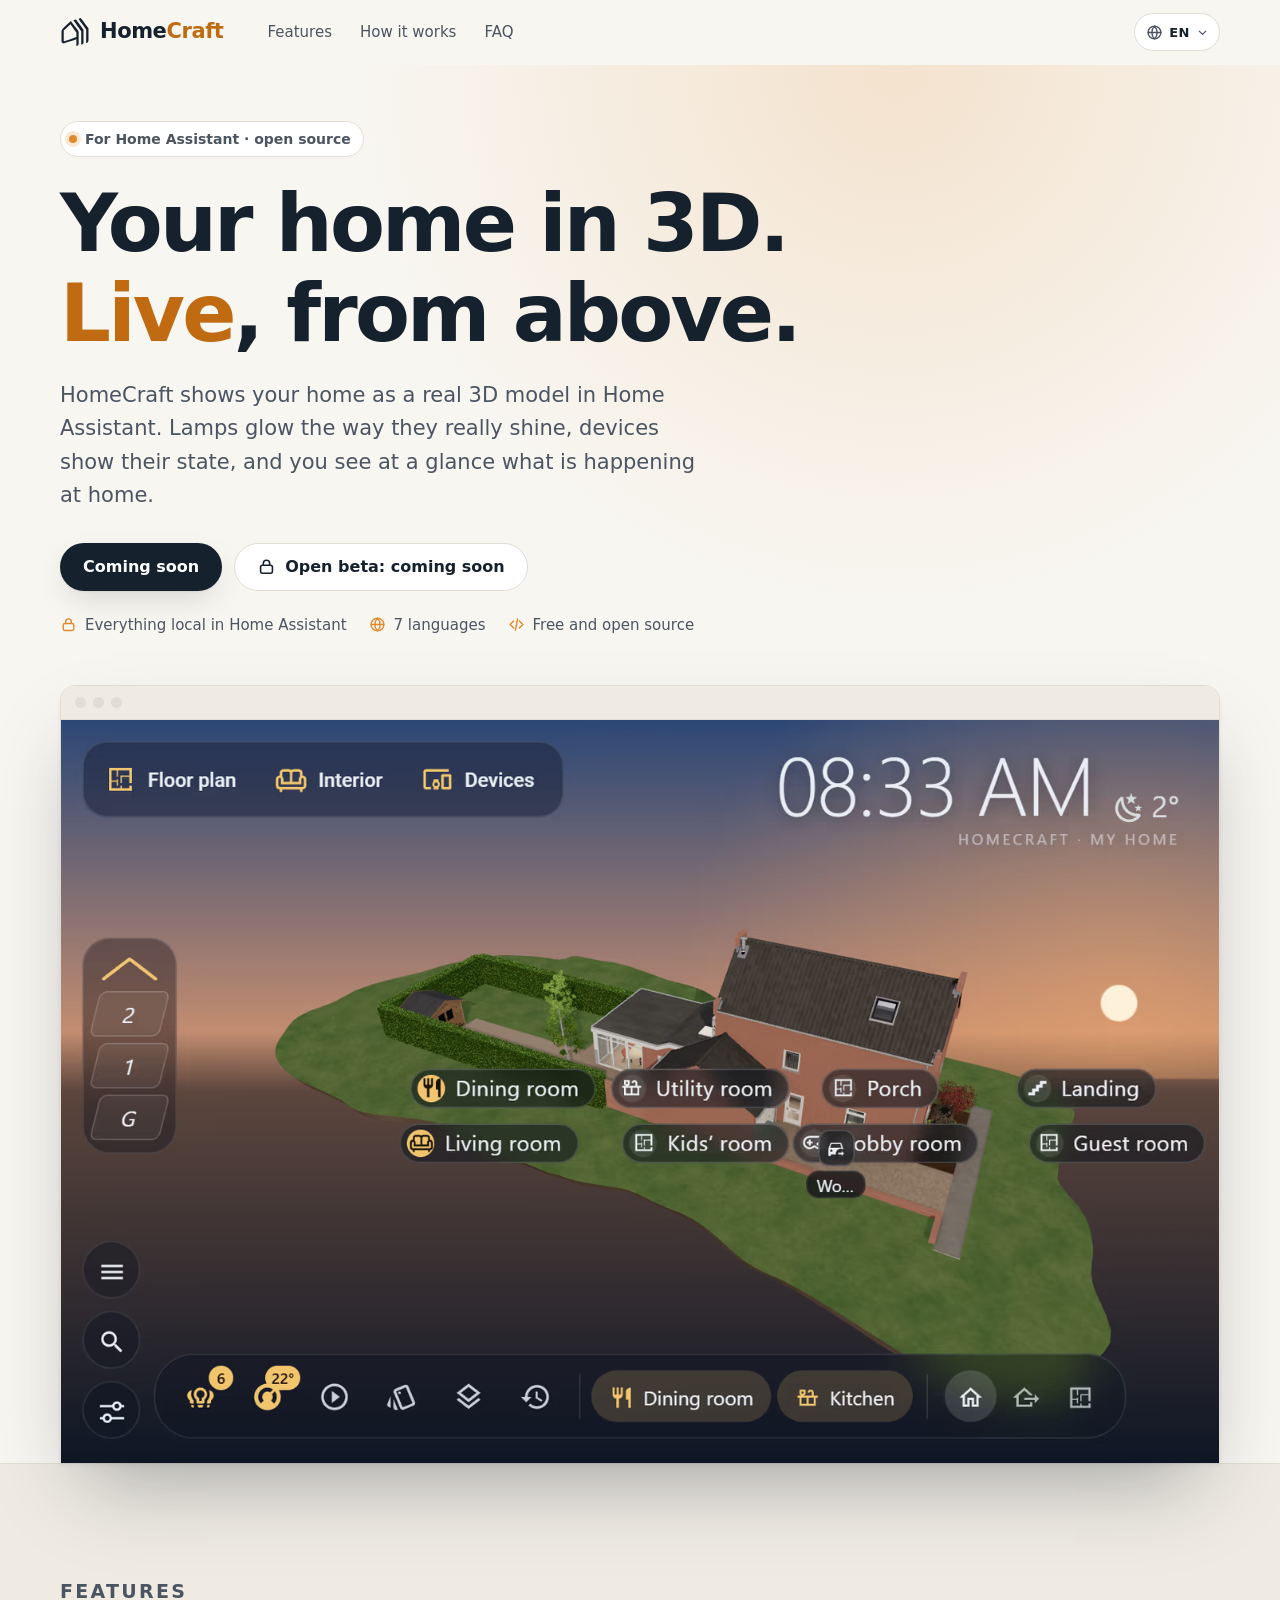
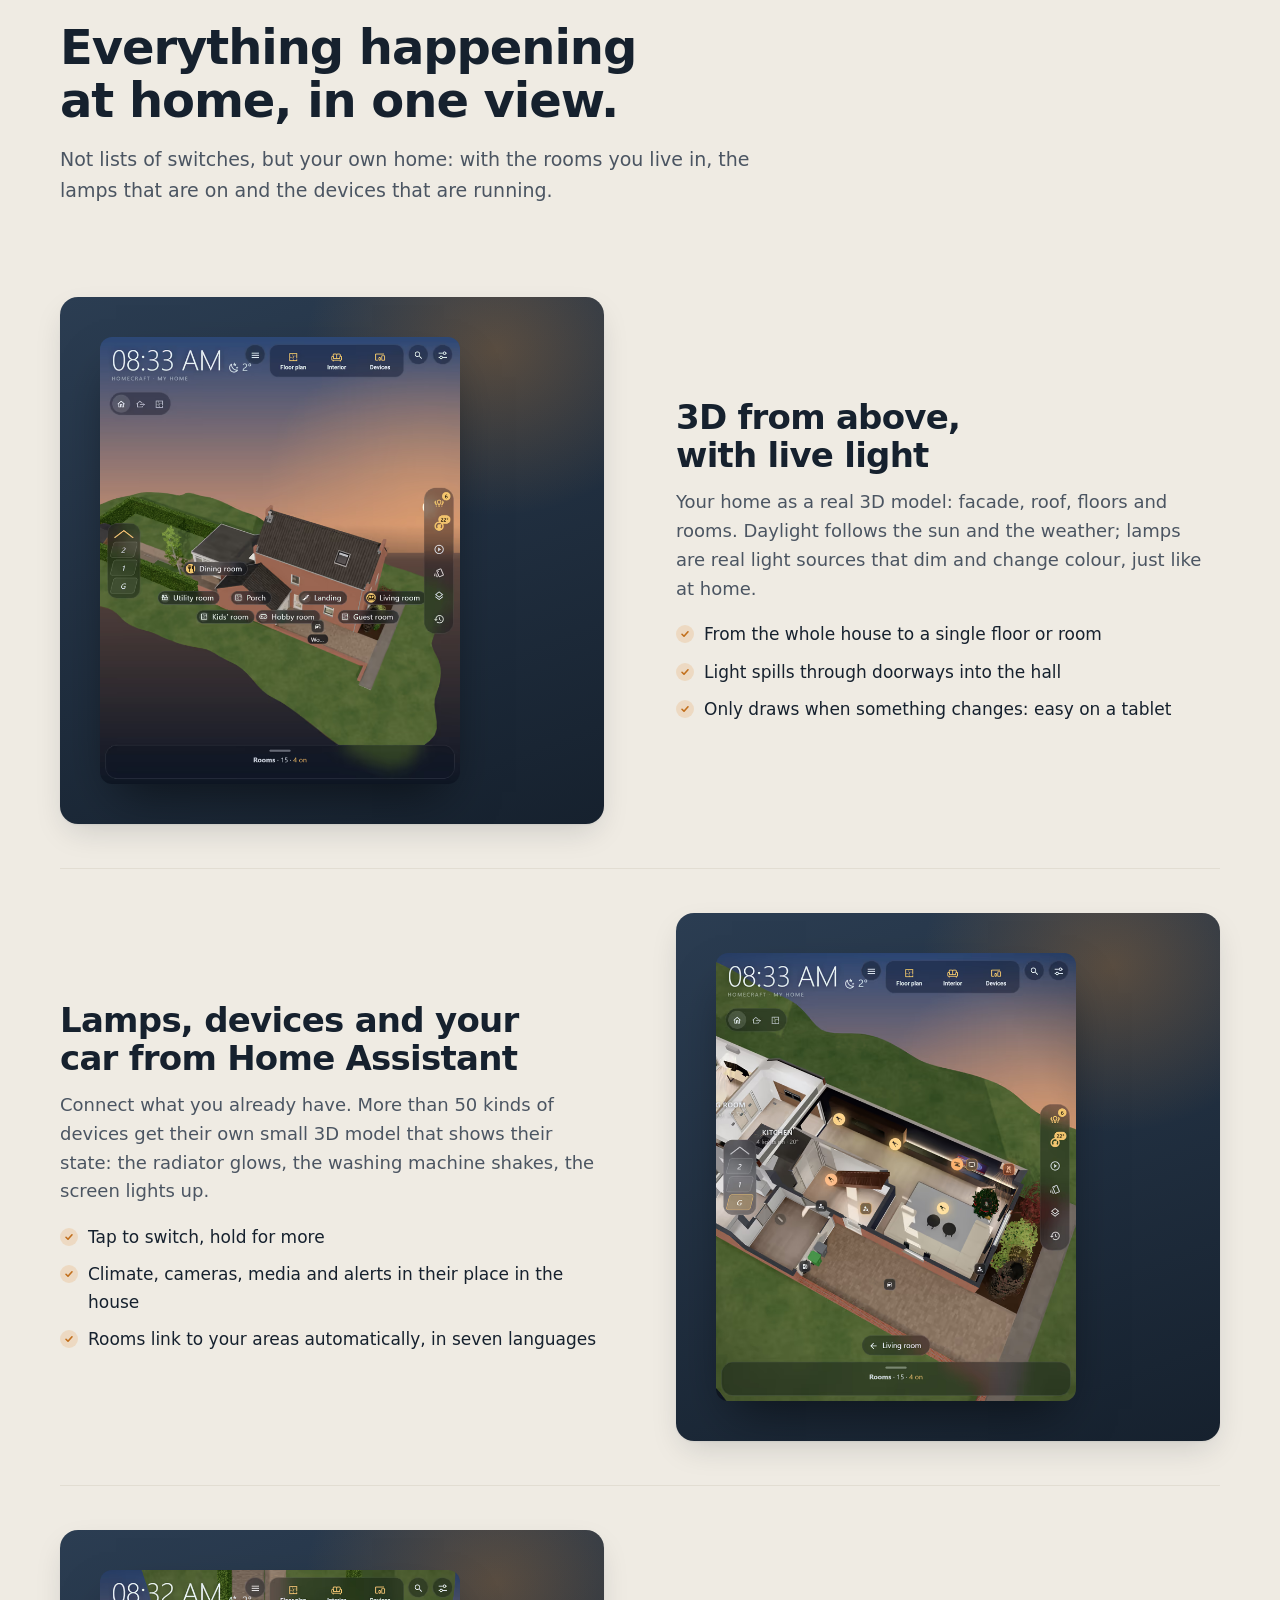
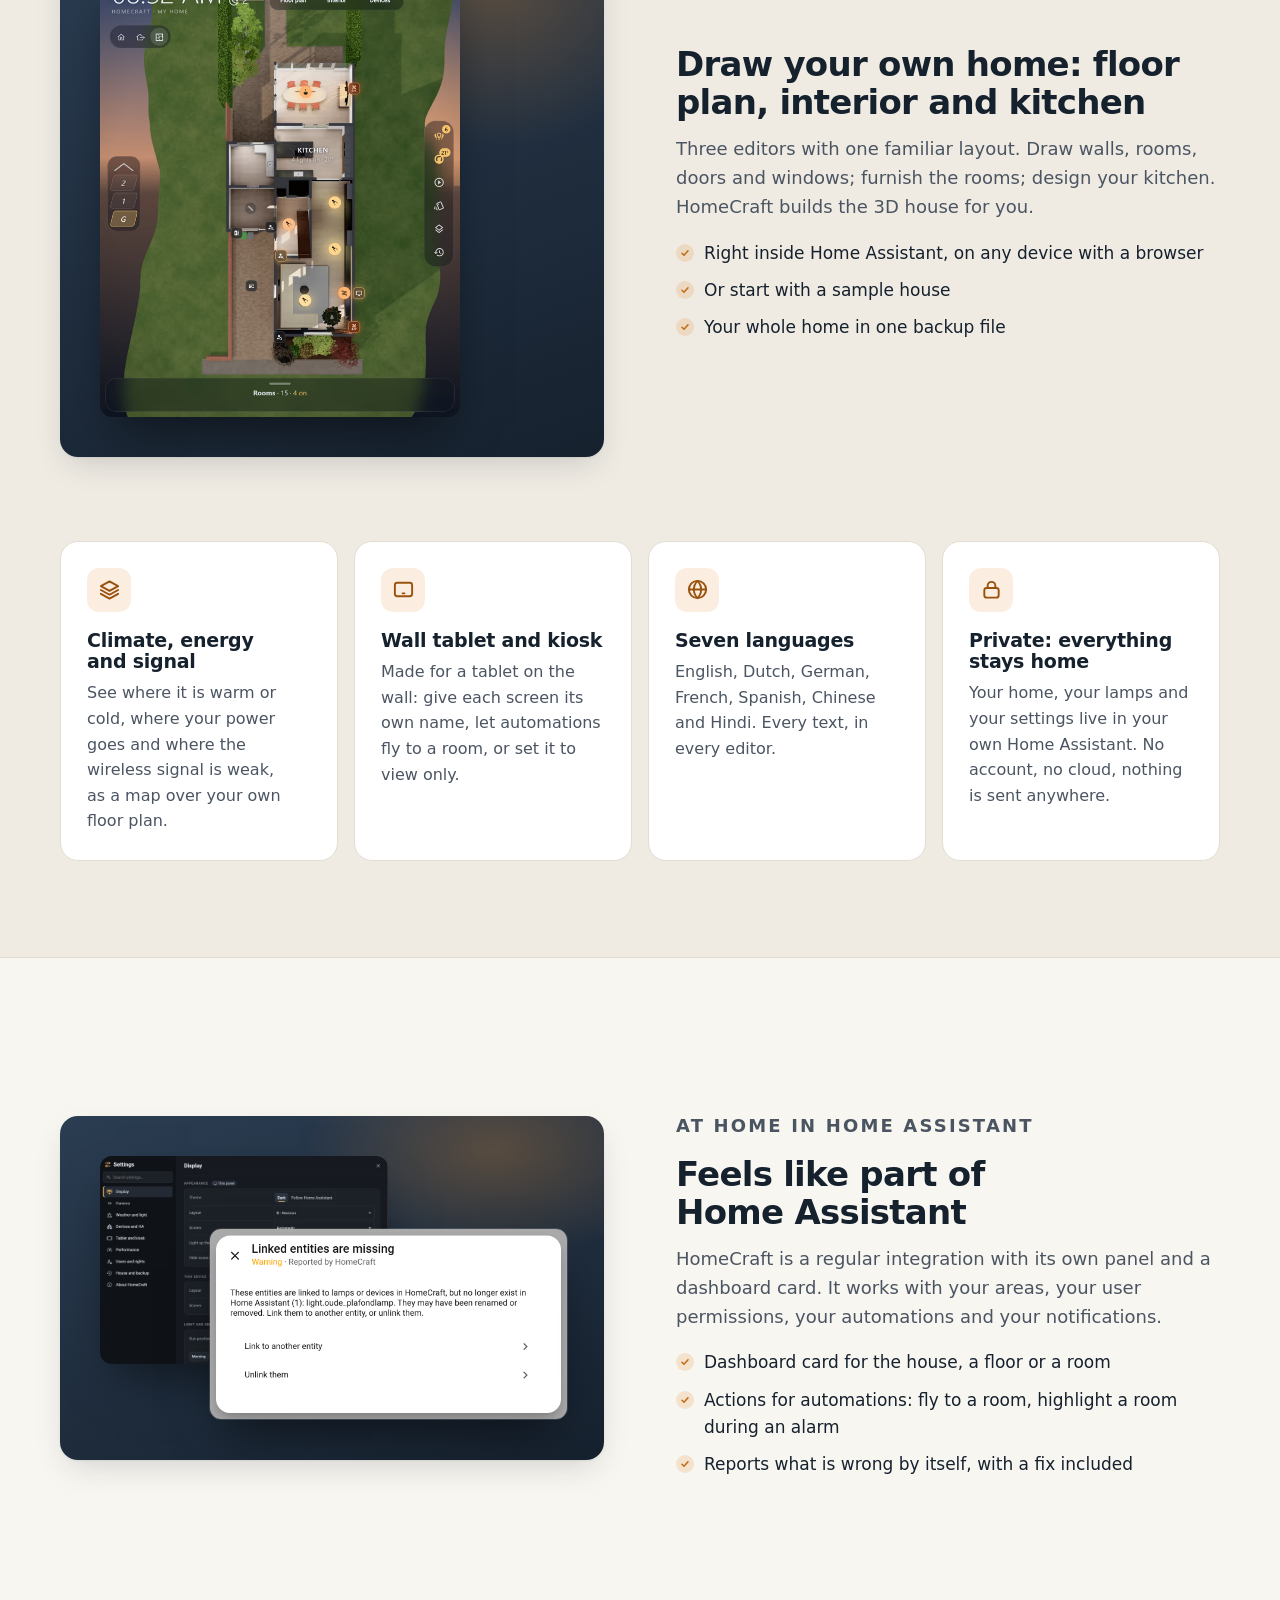
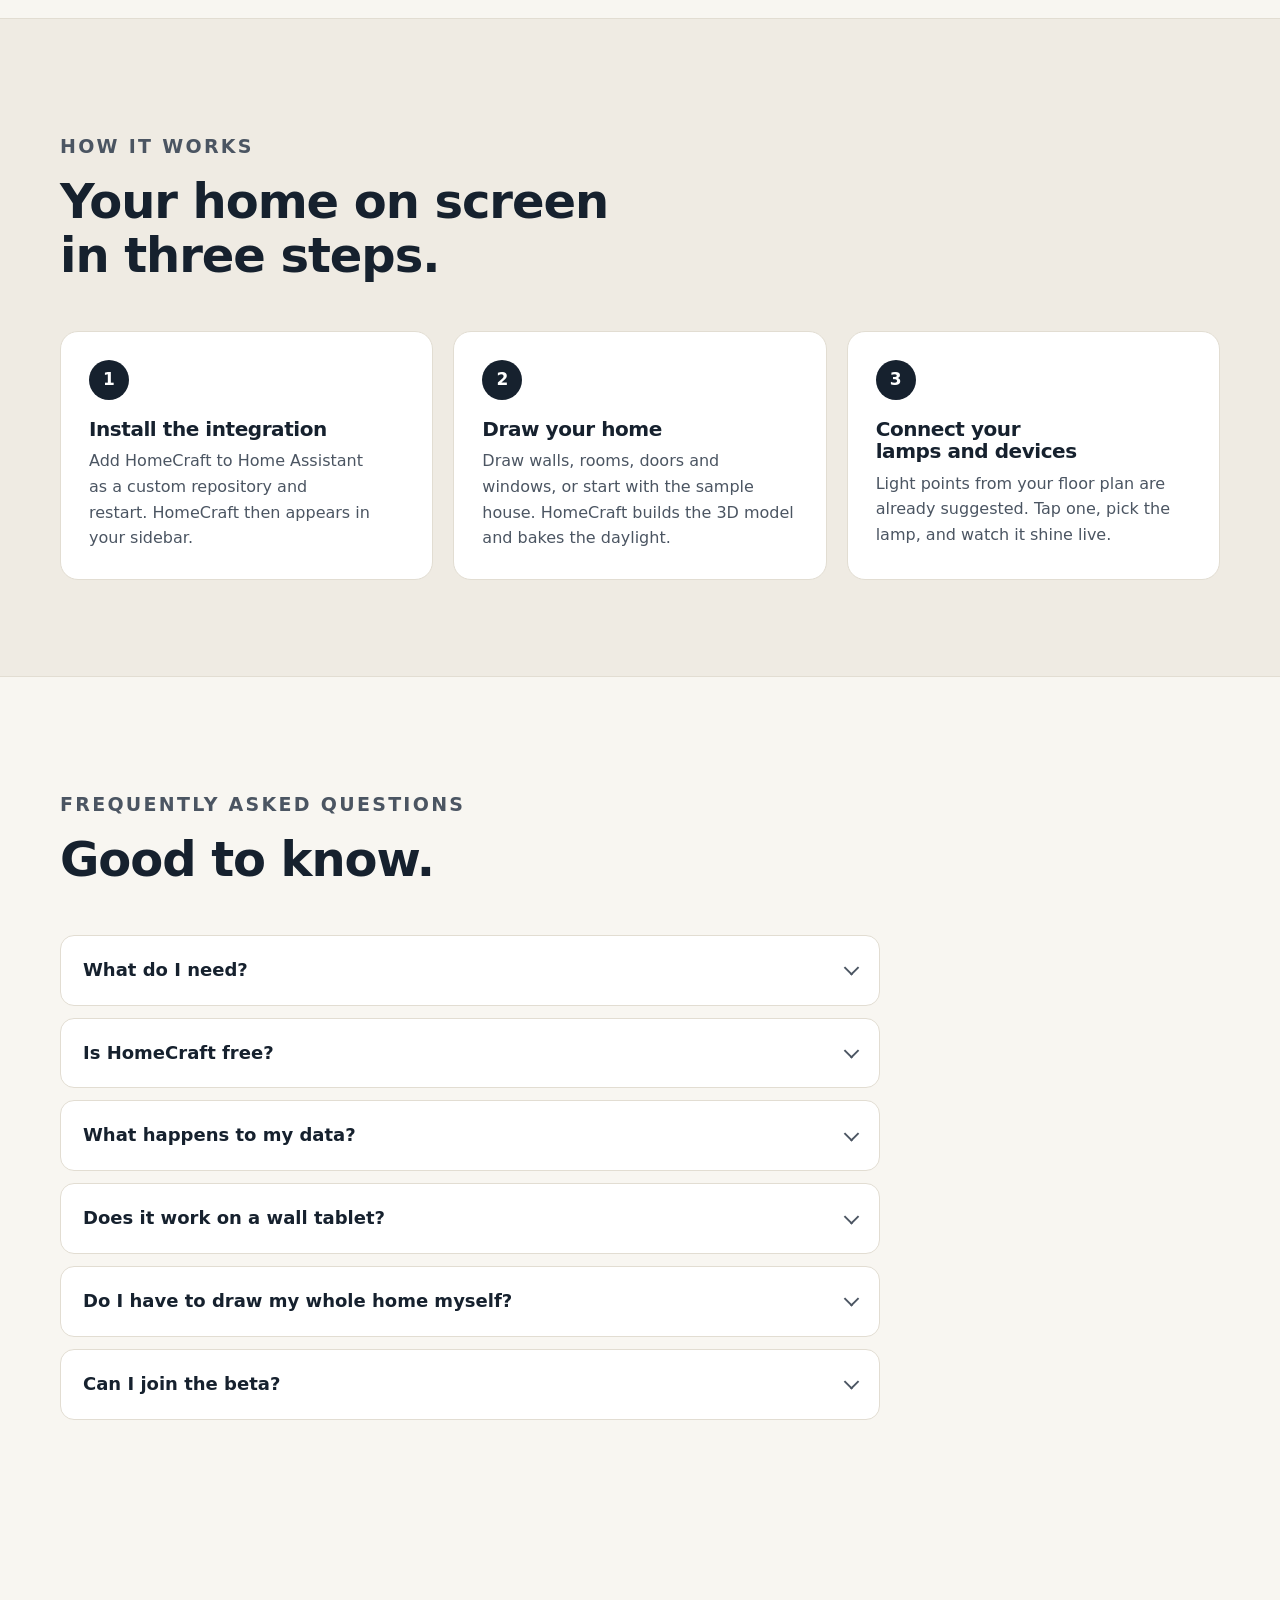
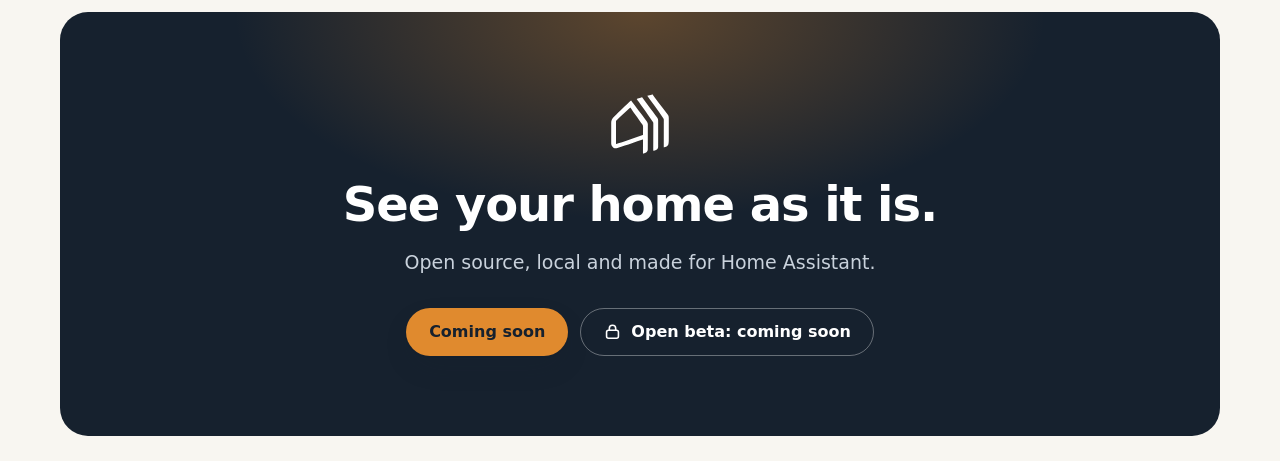
==== commit 640ac2a7: "Open beta: coming soon in plaats van alleen op uitnodiging" ====
--- a/index.html
+++ b/index.html
@@ -93,7 +93,7 @@
         <p class="lead" data-i18n="hero.lead">HomeCraft shows your home as a real 3D model in Home Assistant. Lamps glow the way they really shine, devices show their state, and you see at a glance what is happening at home.</p>
         <div class="acties">
           <span class="knop knop-vol" aria-disabled="true"><span>Coming soon</span></span>
-          <a class="knop knop-rand" href="https://beta.homecraft.studio/"><svg aria-hidden="true"><use href="#i-slot"/></svg><span data-i18n="cta.beta">Beta: invitation only</span></a>
+          <a class="knop knop-rand" href="https://beta.homecraft.studio/"><svg aria-hidden="true"><use href="#i-slot"/></svg><span>Open beta: coming soon</span></a>
         </div>
         <ul class="feiten">
           <li><svg aria-hidden="true"><use href="#i-slot"/></svg><span data-i18n="feit.lokaal">Everything local in Home Assistant</span></li>
@@ -288,7 +288,7 @@
         <details>
           <summary data-i18n="q6.v">Can I join the beta?</summary>
           <div class="antw">
-            <p data-i18n="q6.a1x">The beta is currently by invitation only, for a small group of testers.</p>
+            <p>An open beta is coming soon. Everyone can join: you will find it at beta.homecraft.studio, together with a step-by-step installation guide.</p>
           </div>
         </details>
       </div>
@@ -303,7 +303,7 @@
         <p data-i18n="slot.tekst">Open source, local and made for Home Assistant.</p>
         <div class="acties">
           <span class="knop knop-vol" aria-disabled="true"><span>Coming soon</span></span>
-          <a class="knop knop-rand" href="https://beta.homecraft.studio/"><svg aria-hidden="true"><use href="#i-slot"/></svg><span data-i18n="cta.beta">Beta: invitation only</span></a>
+          <a class="knop knop-rand" href="https://beta.homecraft.studio/"><svg aria-hidden="true"><use href="#i-slot"/></svg><span>Open beta: coming soon</span></a>
         </div>
       </div>
     </div>
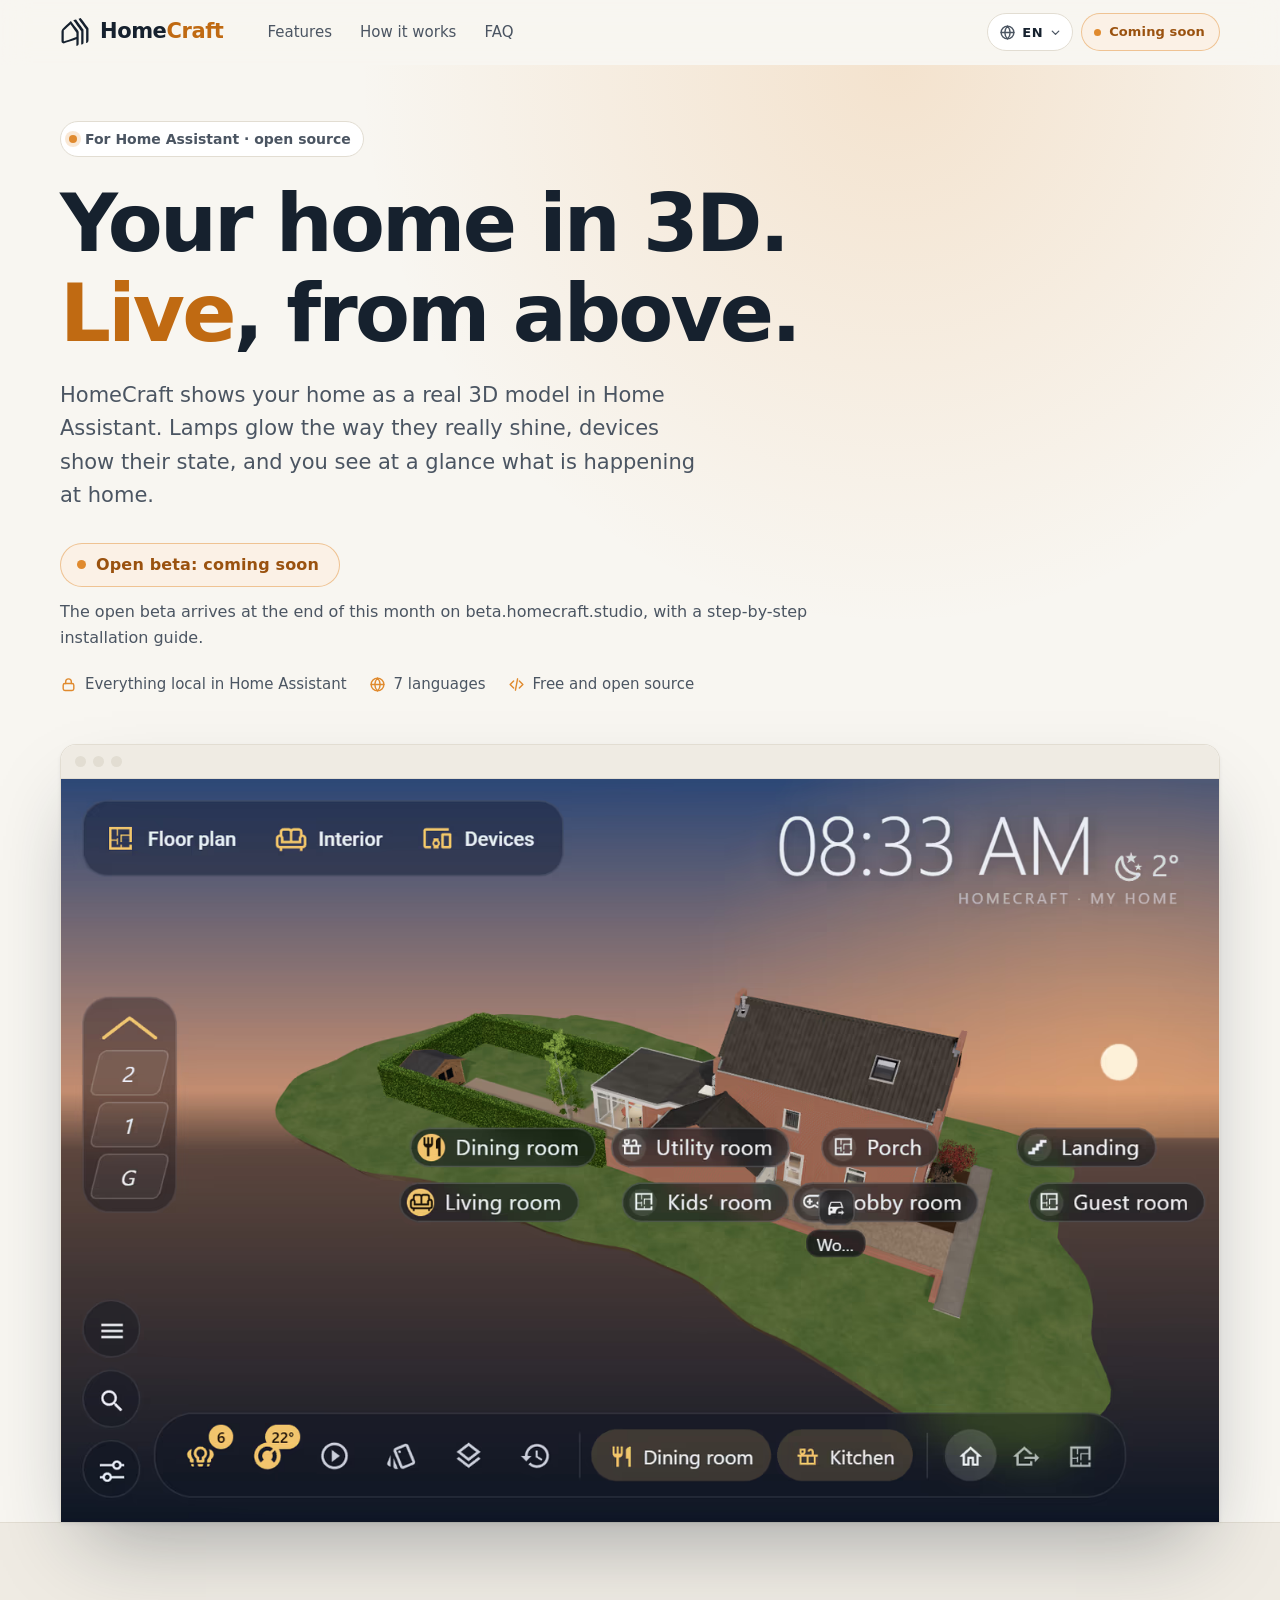
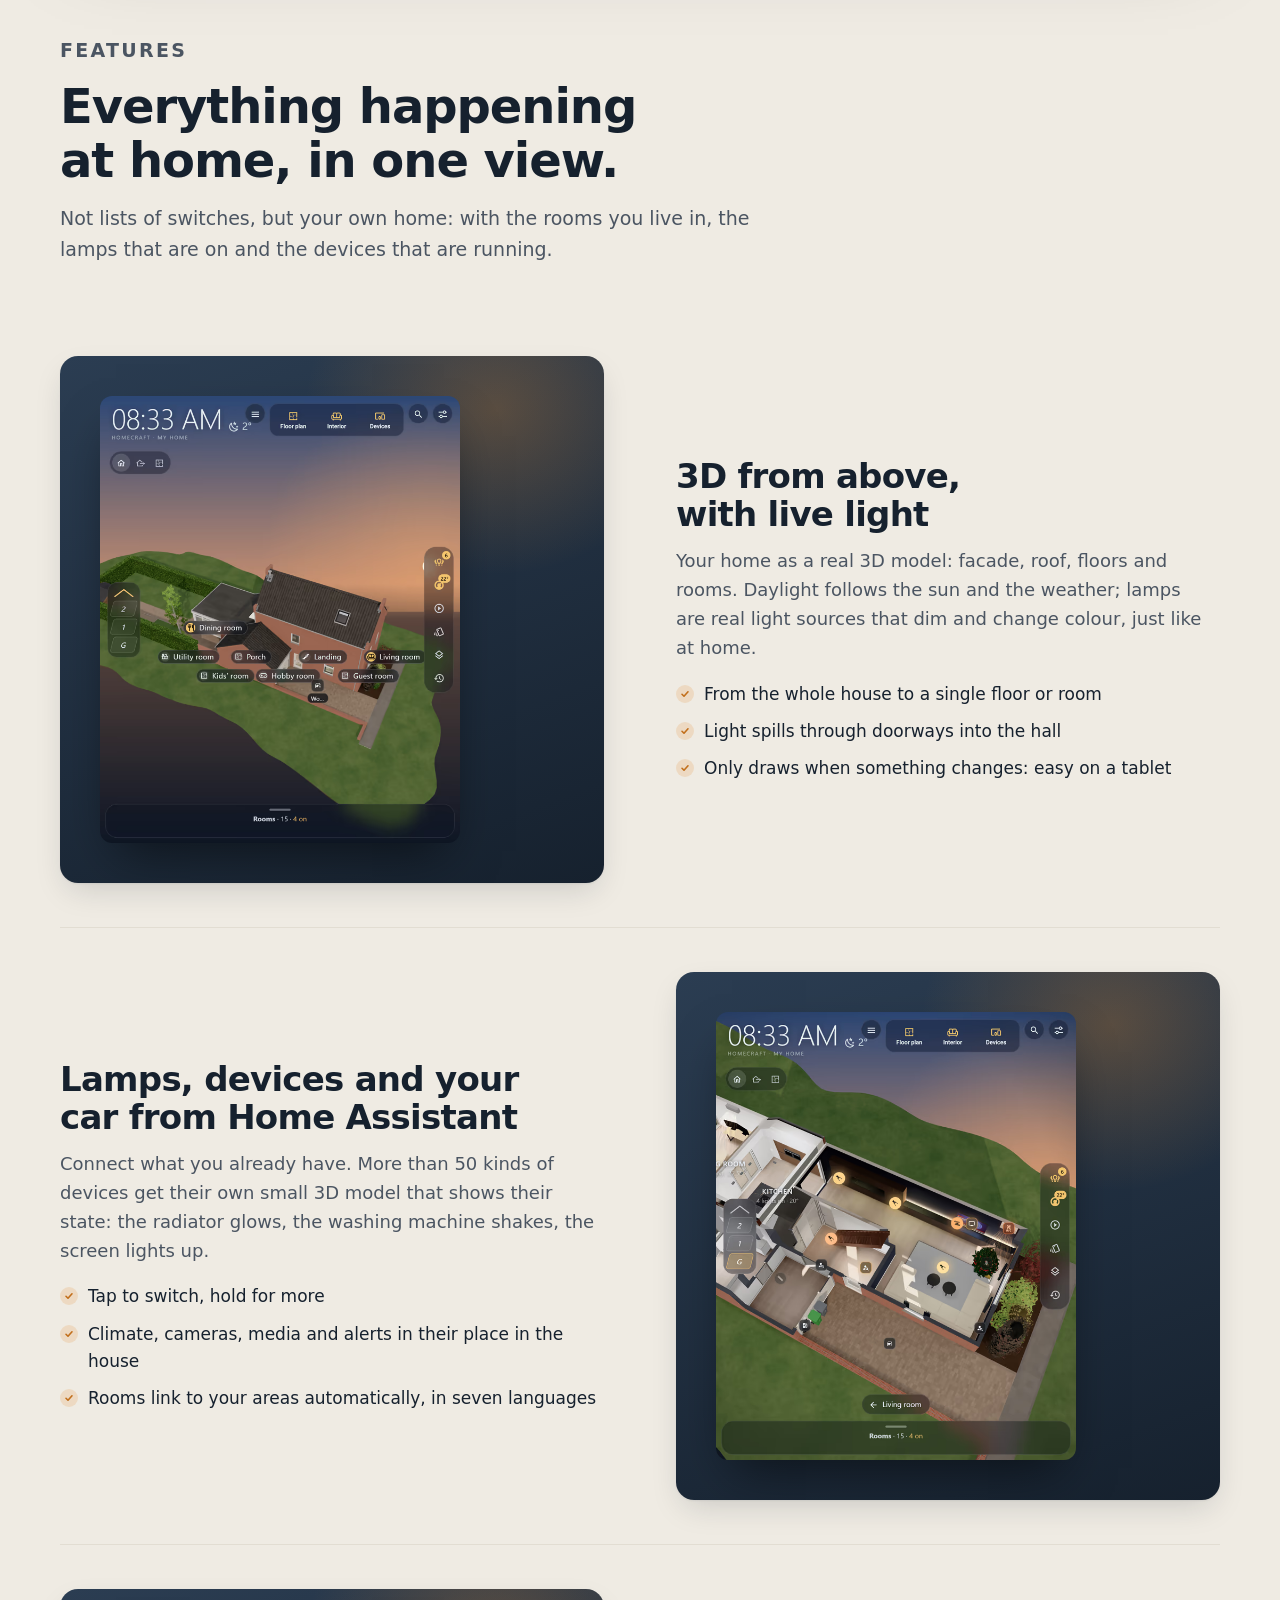
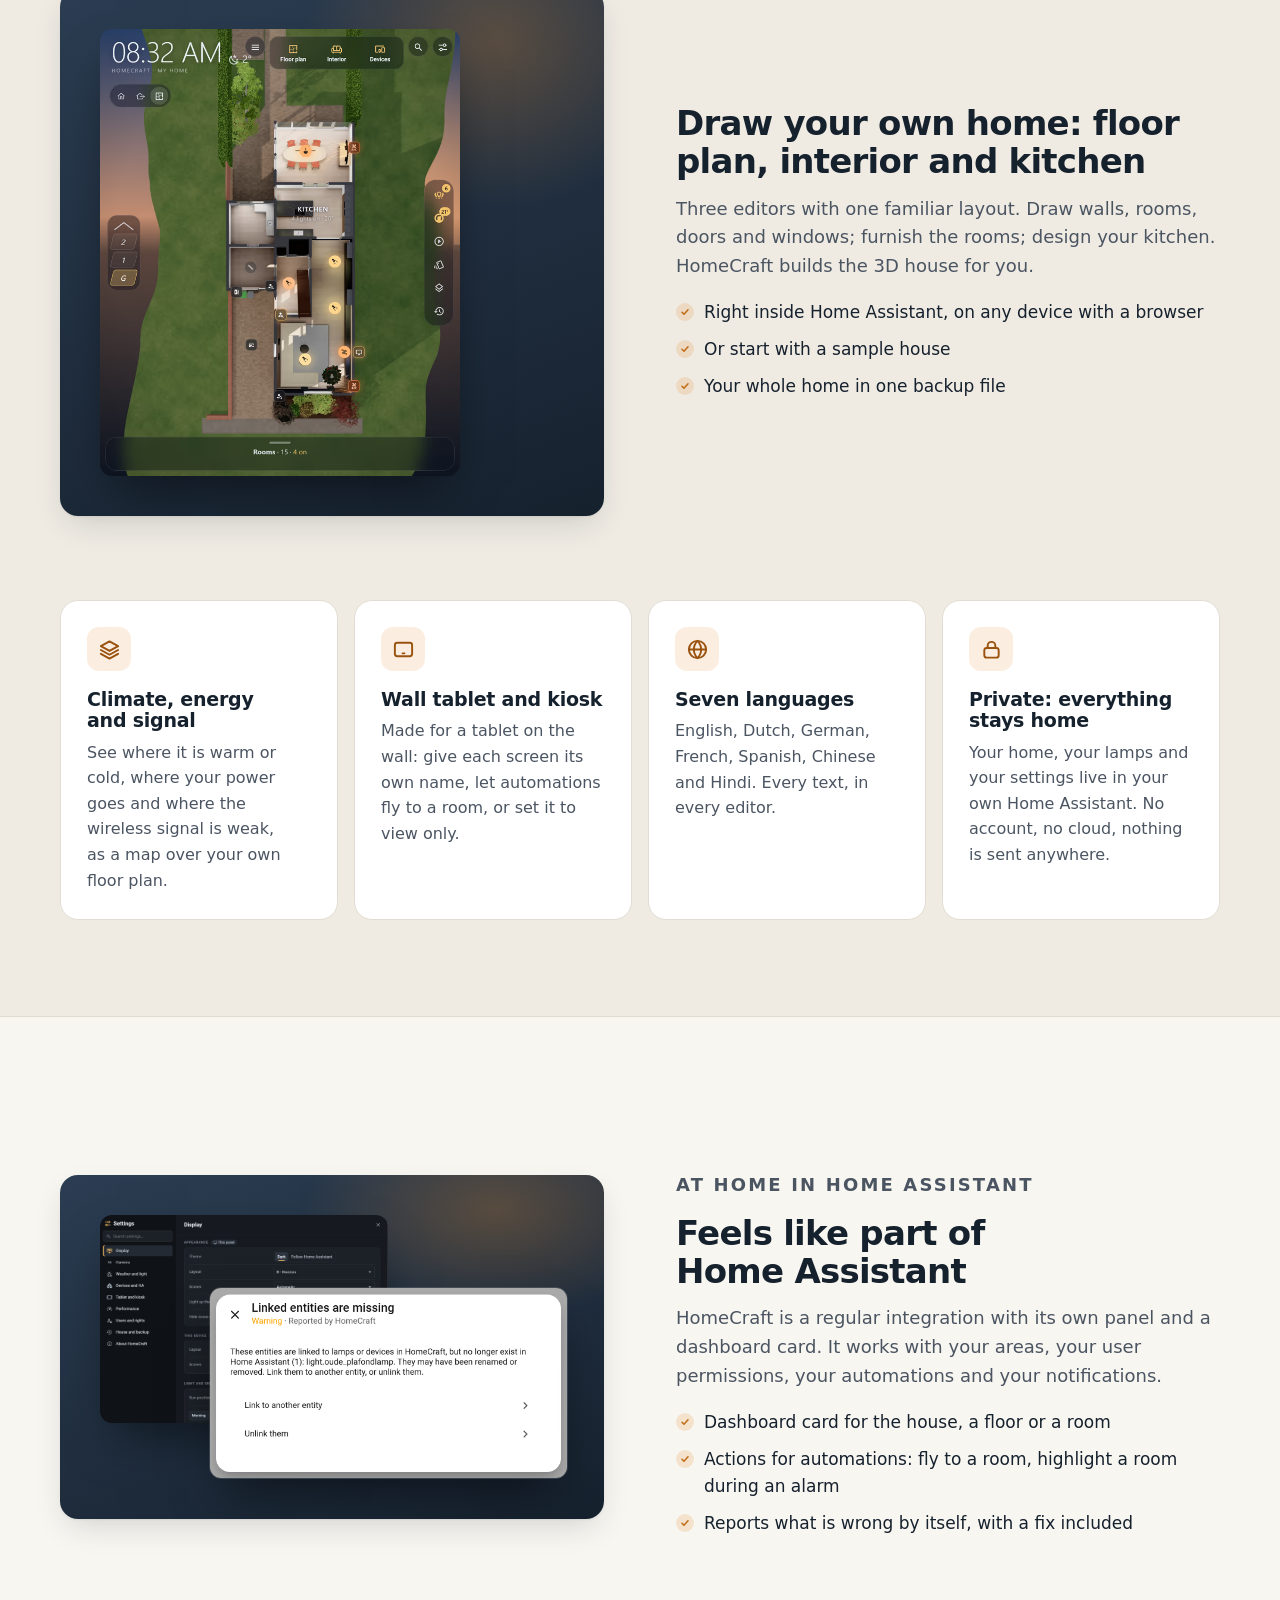
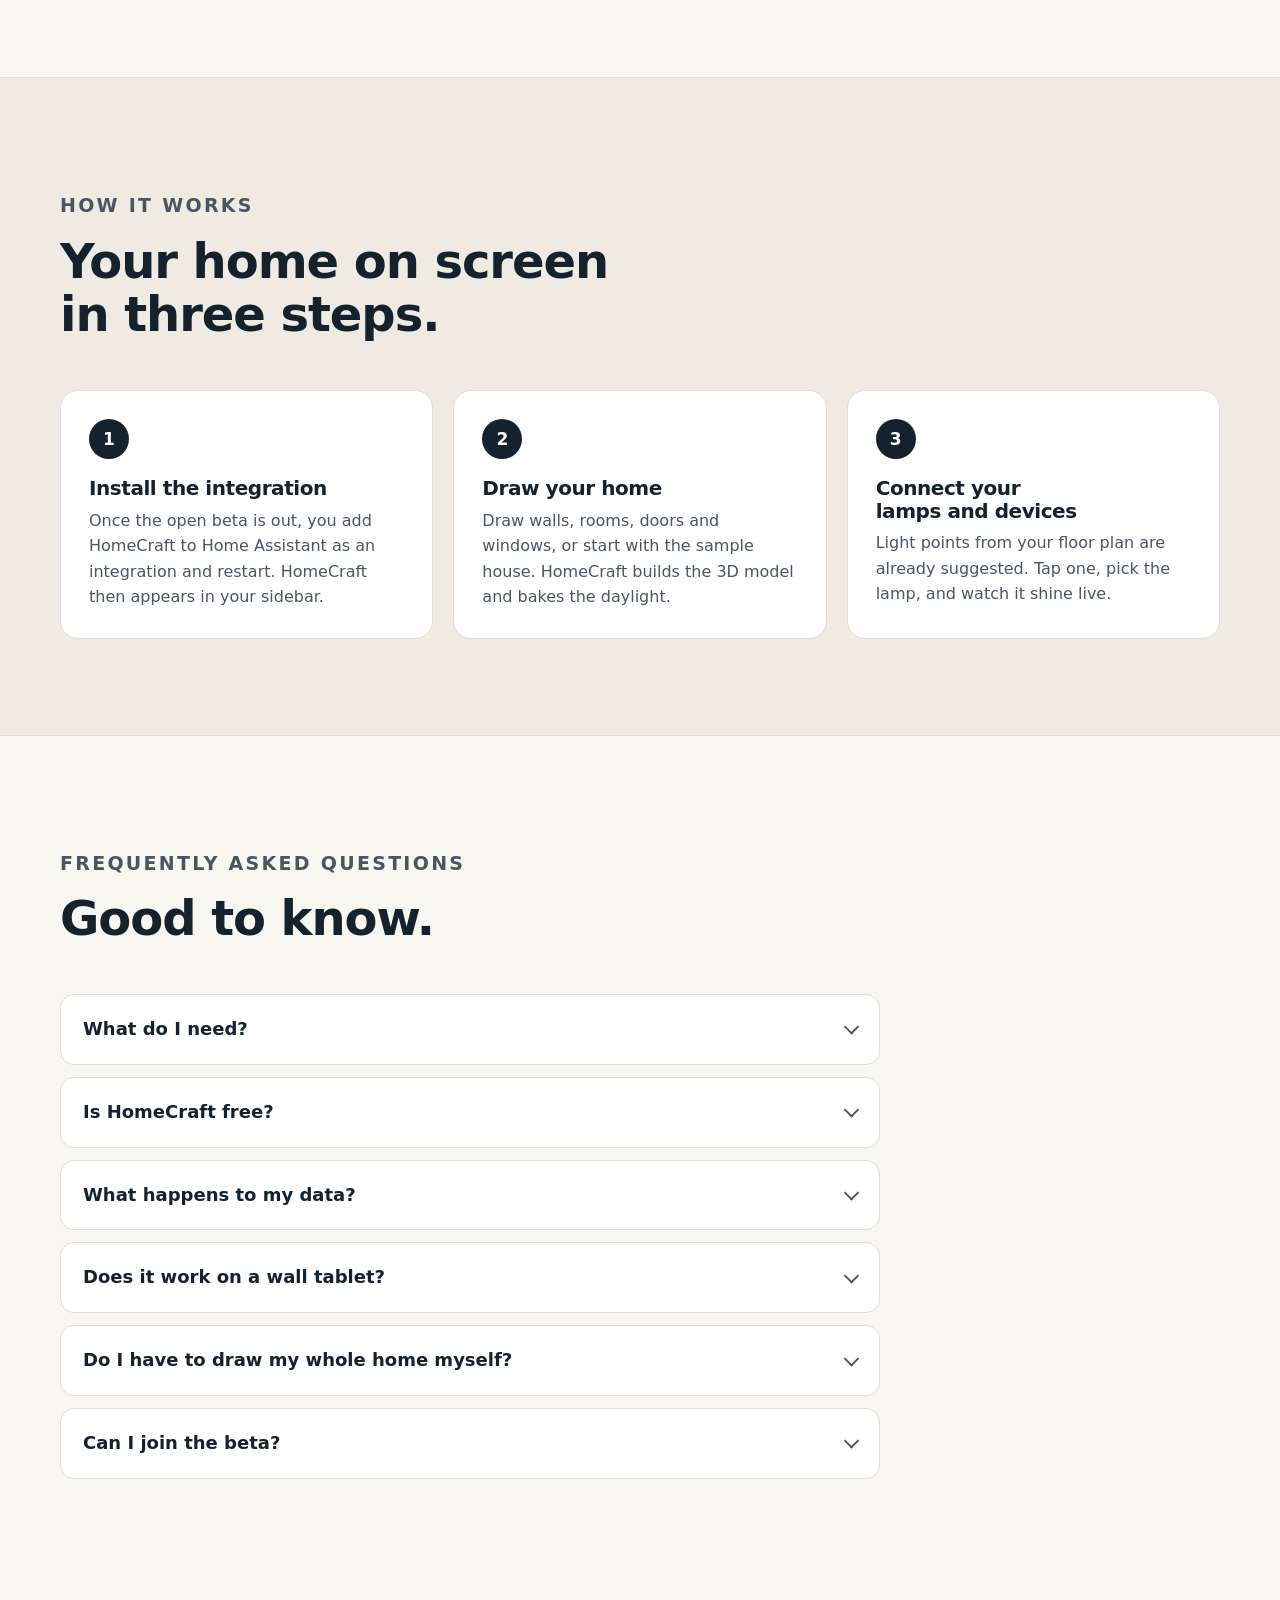
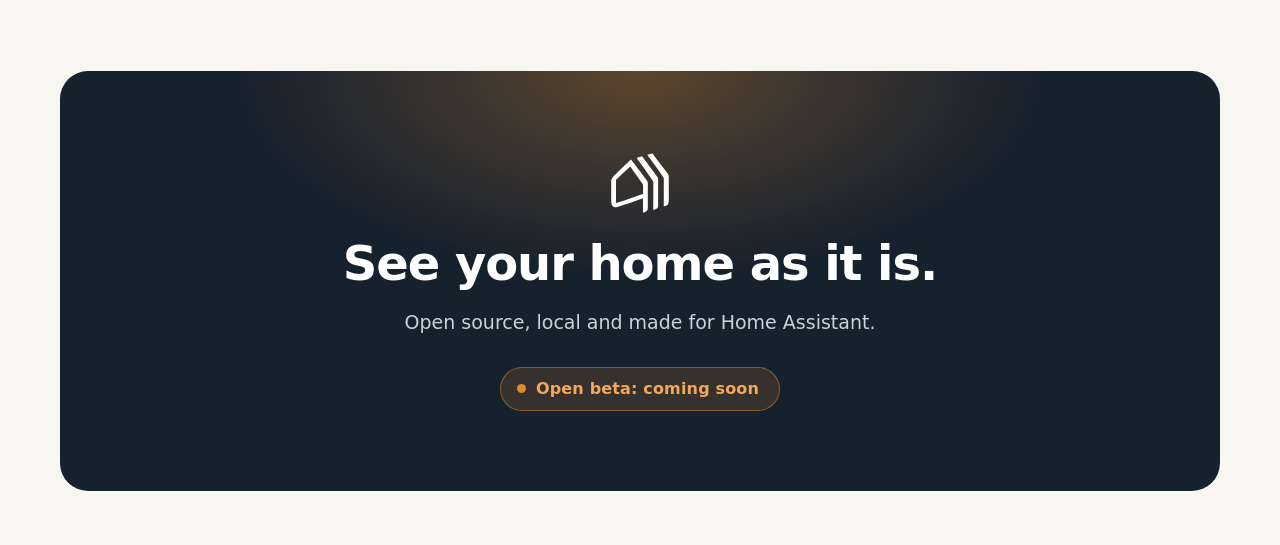
==== commit 6aa906f4: "Open beta: coming soon, teller verfijnd en statistiekpagina - Teksten: 'Open beta: coming soon' met " ====
--- a/index.html
+++ b/index.html
@@ -80,6 +80,7 @@
           <li><a href="?lang=hi" data-taal="hi" lang="hi" hreflang="hi">हिन्दी</a></li>
         </ul>
       </div>
+      <p class="binnenkort binnenkort-klein"><span class="stip" aria-hidden="true"></span><span data-i18n="status.kort">Coming soon</span></p>
     </div>
   </div>
 </header>
@@ -91,9 +92,9 @@
         <span class="label"><i aria-hidden="true"></i><span data-i18n="hero.label">For Home Assistant · open source</span></span>
         <h1 data-i18n-html="hero.titel">Your home in 3D. <em>Live</em>, from above.</h1>
         <p class="lead" data-i18n="hero.lead">HomeCraft shows your home as a real 3D model in Home Assistant. Lamps glow the way they really shine, devices show their state, and you see at a glance what is happening at home.</p>
-        <div class="acties">
-          <span class="knop knop-vol" aria-disabled="true"><span>Coming soon</span></span>
-          <a class="knop knop-rand" href="https://beta.homecraft.studio/"><svg aria-hidden="true"><use href="#i-slot"/></svg><span>Open beta: coming soon</span></a>
+        <div class="status">
+          <p class="binnenkort"><span class="stip" aria-hidden="true"></span><span data-i18n="status.binnenkort">Open beta: coming soon</span></p>
+          <p class="status-tekst" data-i18n="status.tekst">The open beta arrives at the end of this month on beta.homecraft.studio, with a step-by-step installation guide.</p>
         </div>
         <ul class="feiten">
           <li><svg aria-hidden="true"><use href="#i-slot"/></svg><span data-i18n="feit.lokaal">Everything local in Home Assistant</span></li>
@@ -223,7 +224,7 @@
       <ol class="stappen">
         <li class="opkomen">
           <h3 data-i18n="s1.titel">Install the integration</h3>
-          <p data-i18n="s1.tekst">Add HomeCraft to Home Assistant as a custom repository and restart. HomeCraft then appears in your sidebar.</p>
+          <p data-i18n="s1.tekst">Once the open beta is out, you add HomeCraft to Home Assistant as an integration and restart. HomeCraft then appears in your sidebar.</p>
         </li>
         <li class="opkomen">
           <h3 data-i18n="s2.titel">Draw your home</h3>
@@ -264,7 +265,7 @@
           <summary data-i18n="q3.v">What happens to my data?</summary>
           <div class="antw">
             <p data-i18n="q3.a1">Nothing outside your home. Everything is stored locally in your own Home Assistant: your house, lamps, devices and settings. HomeCraft has no account and no cloud, and sends nothing.</p>
-            <p data-i18n="q3.a2">This website also uses no cookies, no trackers and no external fonts.</p>
+            <p data-i18n="q3.a2">This website uses no cookies and no external fonts either. It only keeps an anonymous visitor count, without any personal data.</p>
           </div>
         </details>
         <details>
@@ -288,7 +289,7 @@
         <details>
           <summary data-i18n="q6.v">Can I join the beta?</summary>
           <div class="antw">
-            <p>An open beta is coming soon. Everyone can join: you will find it at beta.homecraft.studio, together with a step-by-step installation guide.</p>
+            <p data-i18n="q6.a1">Yes. It will be an open beta, so everyone can join. It arrives at the end of this month on beta.homecraft.studio, with a step-by-step installation guide.</p>
           </div>
         </details>
       </div>
@@ -301,9 +302,8 @@
         <svg class="groot" aria-hidden="true"><use href="#i-logo"/></svg>
         <h2 data-i18n="slot.titel">See your home as it is.</h2>
         <p data-i18n="slot.tekst">Open source, local and made for Home Assistant.</p>
-        <div class="acties">
-          <span class="knop knop-vol" aria-disabled="true"><span>Coming soon</span></span>
-          <a class="knop knop-rand" href="https://beta.homecraft.studio/"><svg aria-hidden="true"><use href="#i-slot"/></svg><span>Open beta: coming soon</span></a>
+        <div class="status">
+          <p class="binnenkort"><span class="stip" aria-hidden="true"></span><span data-i18n="status.binnenkort">Open beta: coming soon</span></p>
         </div>
       </div>
     </div>
@@ -312,7 +312,10 @@
 
 <footer class="voet">
   <div class="wrap">
-    <p data-i18n="voet.tekst">HomeCraft is an independent project and not affiliated with Home Assistant. Code under GPL-3.0; the building core is a closed module with its own licence.</p>
+    <div>
+      <p data-i18n="voet.tekst">HomeCraft is an independent project and not affiliated with Home Assistant. Code under GPL-3.0; the building core is a closed module with its own licence.</p>
+      <p class="voet-privacy" data-i18n="voet.privacy">Anonymous visitor count without cookies.</p>
+    </div>
     <nav aria-label="Footer" data-i18n-aria="voet.aria">
       <a href="https://beta.homecraft.studio/">Beta</a>
     </nav>
--- a/style.css
+++ b/style.css
@@ -221,6 +221,7 @@
 .voet nav a { text-decoration: none; }
 .voet nav a:hover { text-decoration: underline; }
 .voet p { max-width: 640px; }
+.voet .voet-privacy { margin: 6px 0 0; font-size: 14px; opacity: .85; }
 
 /* Verschijnen bij scrollen (alleen als JS het aanzet) */
 .js .opkomen { opacity: 0; transform: translateY(14px); transition: opacity .6s ease, transform .6s ease; }
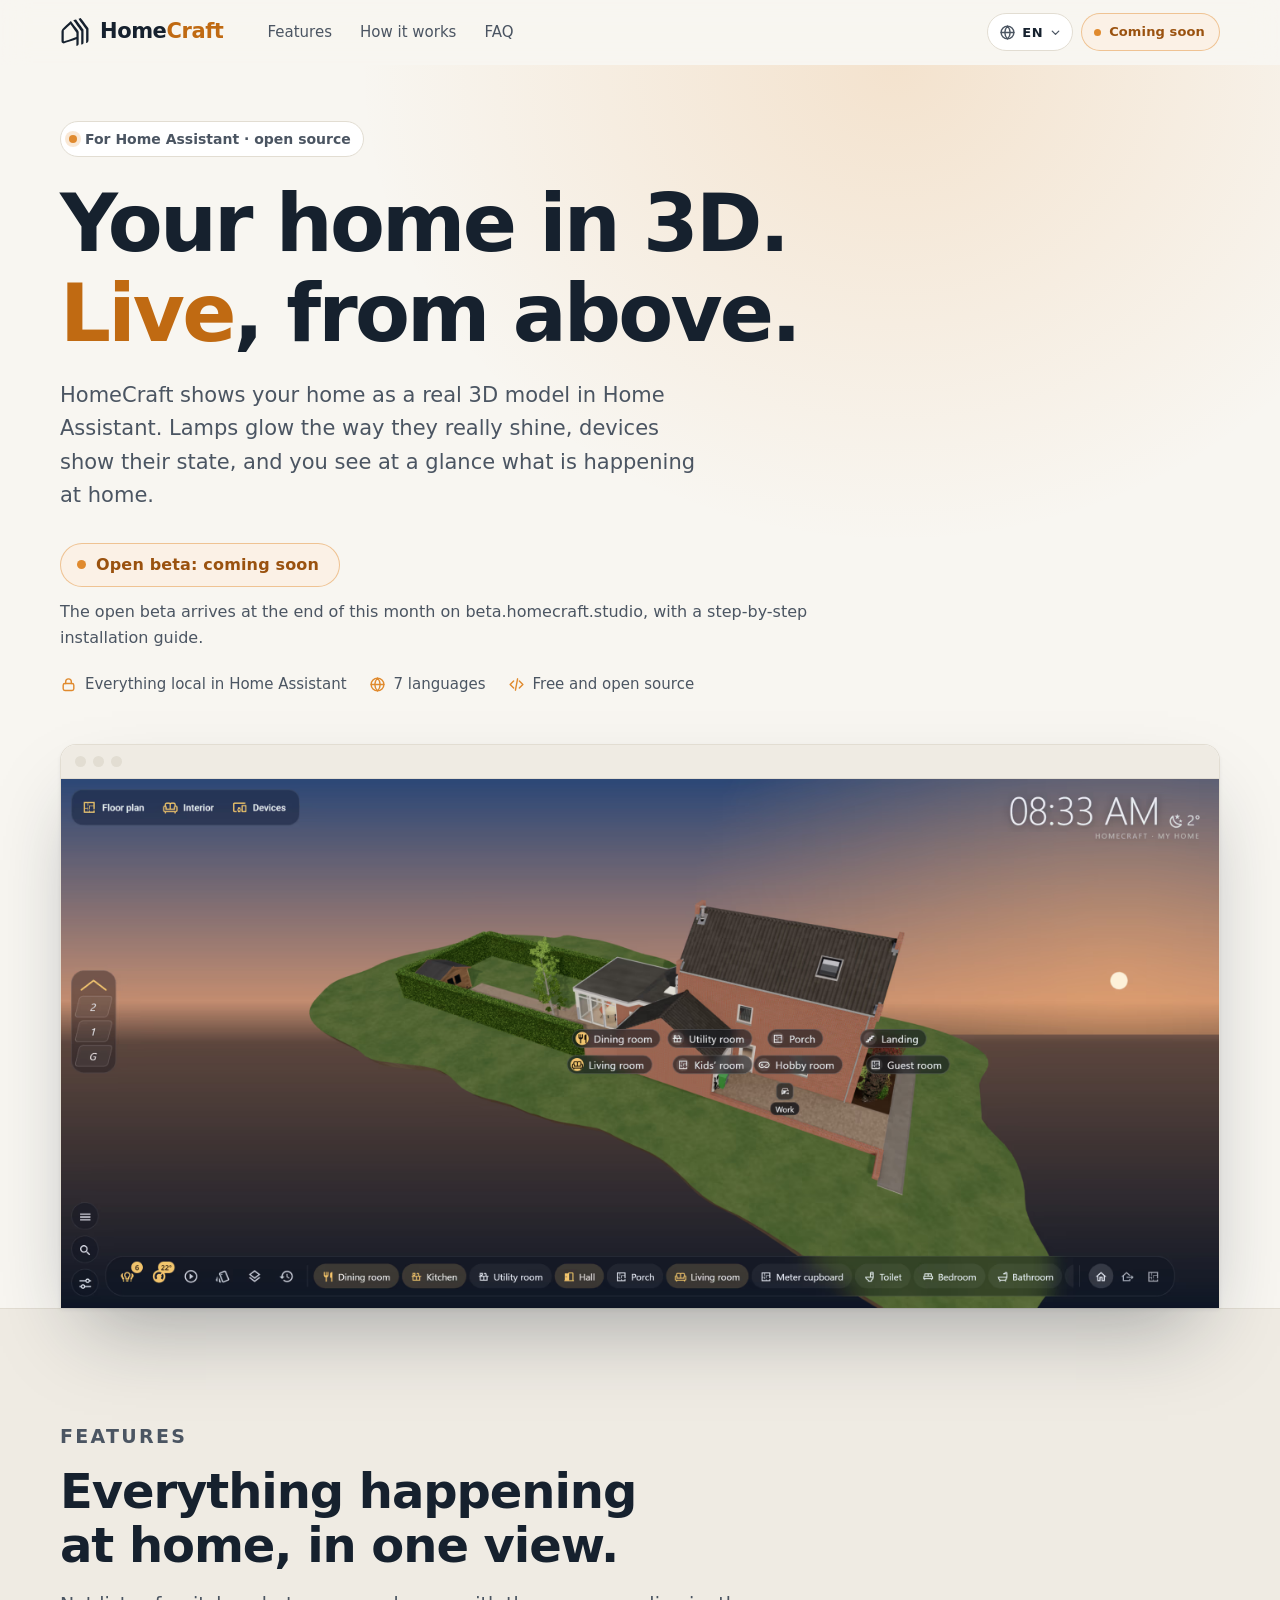
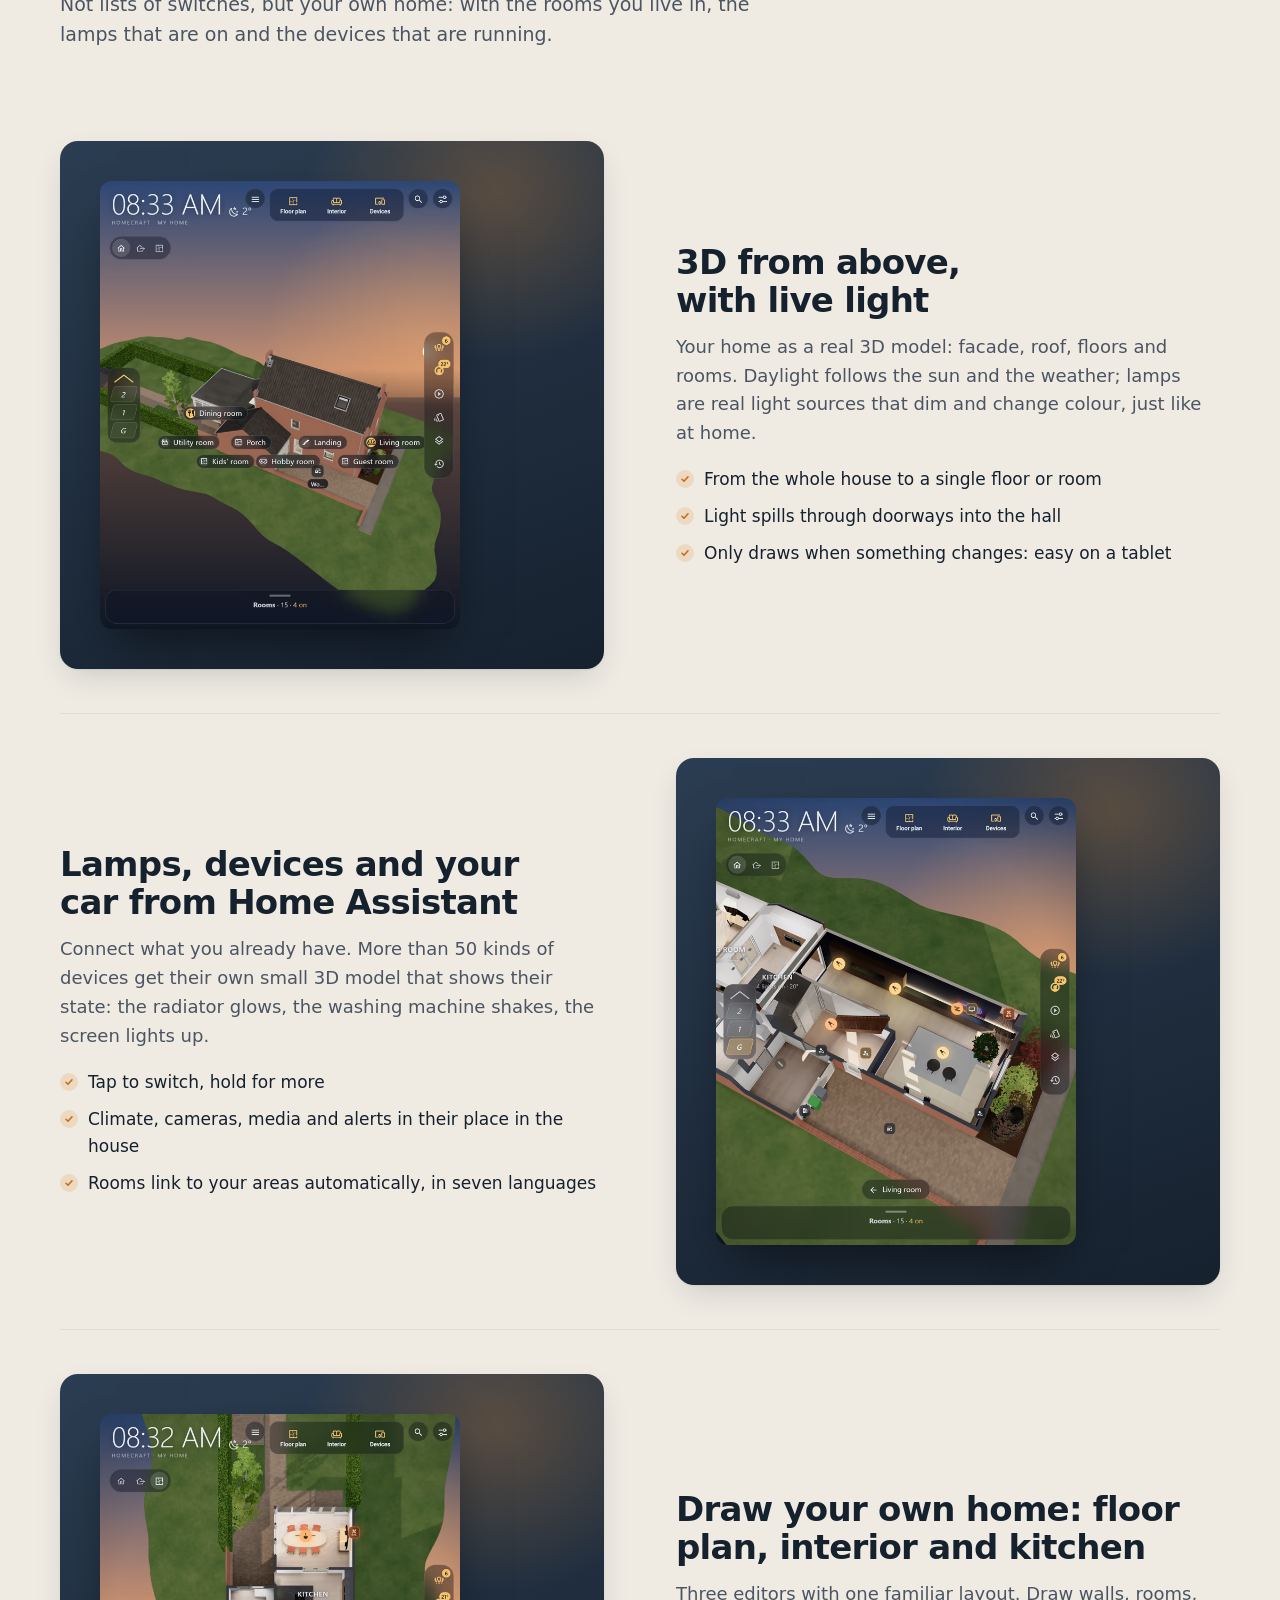
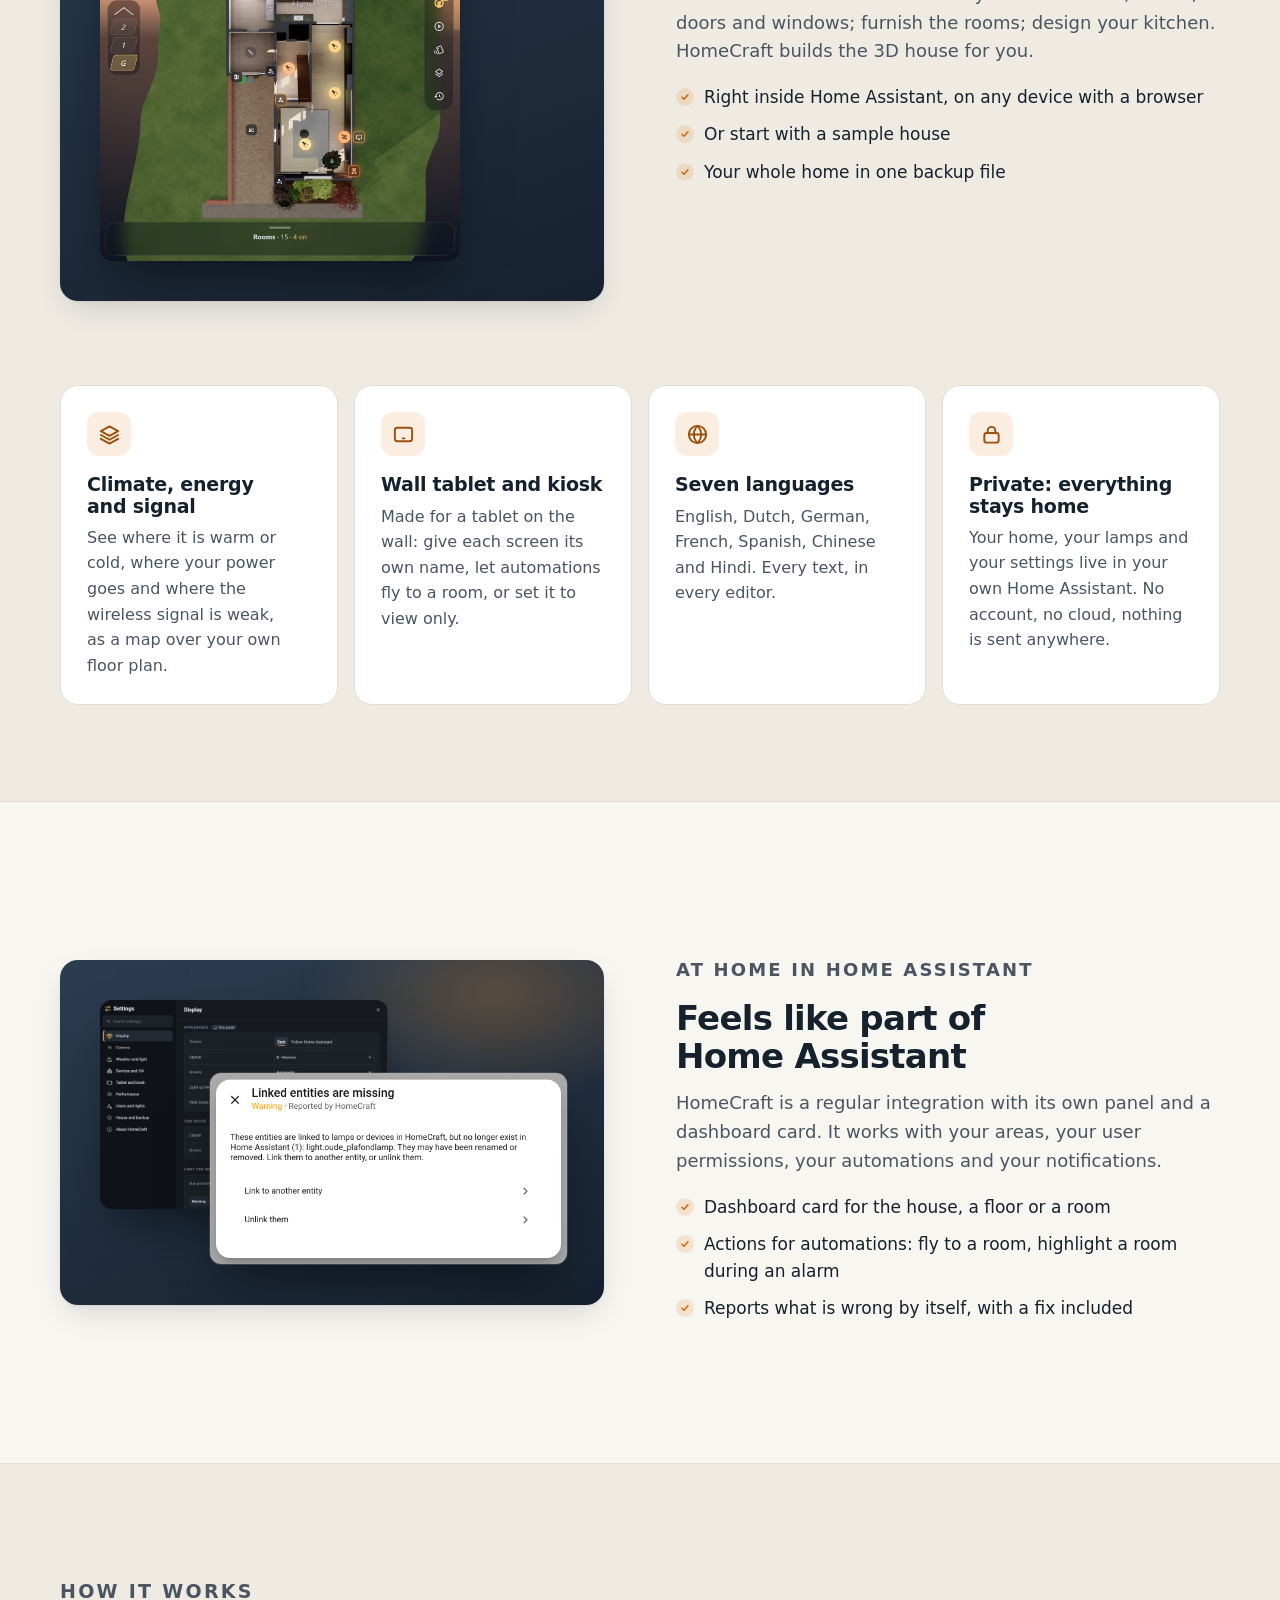
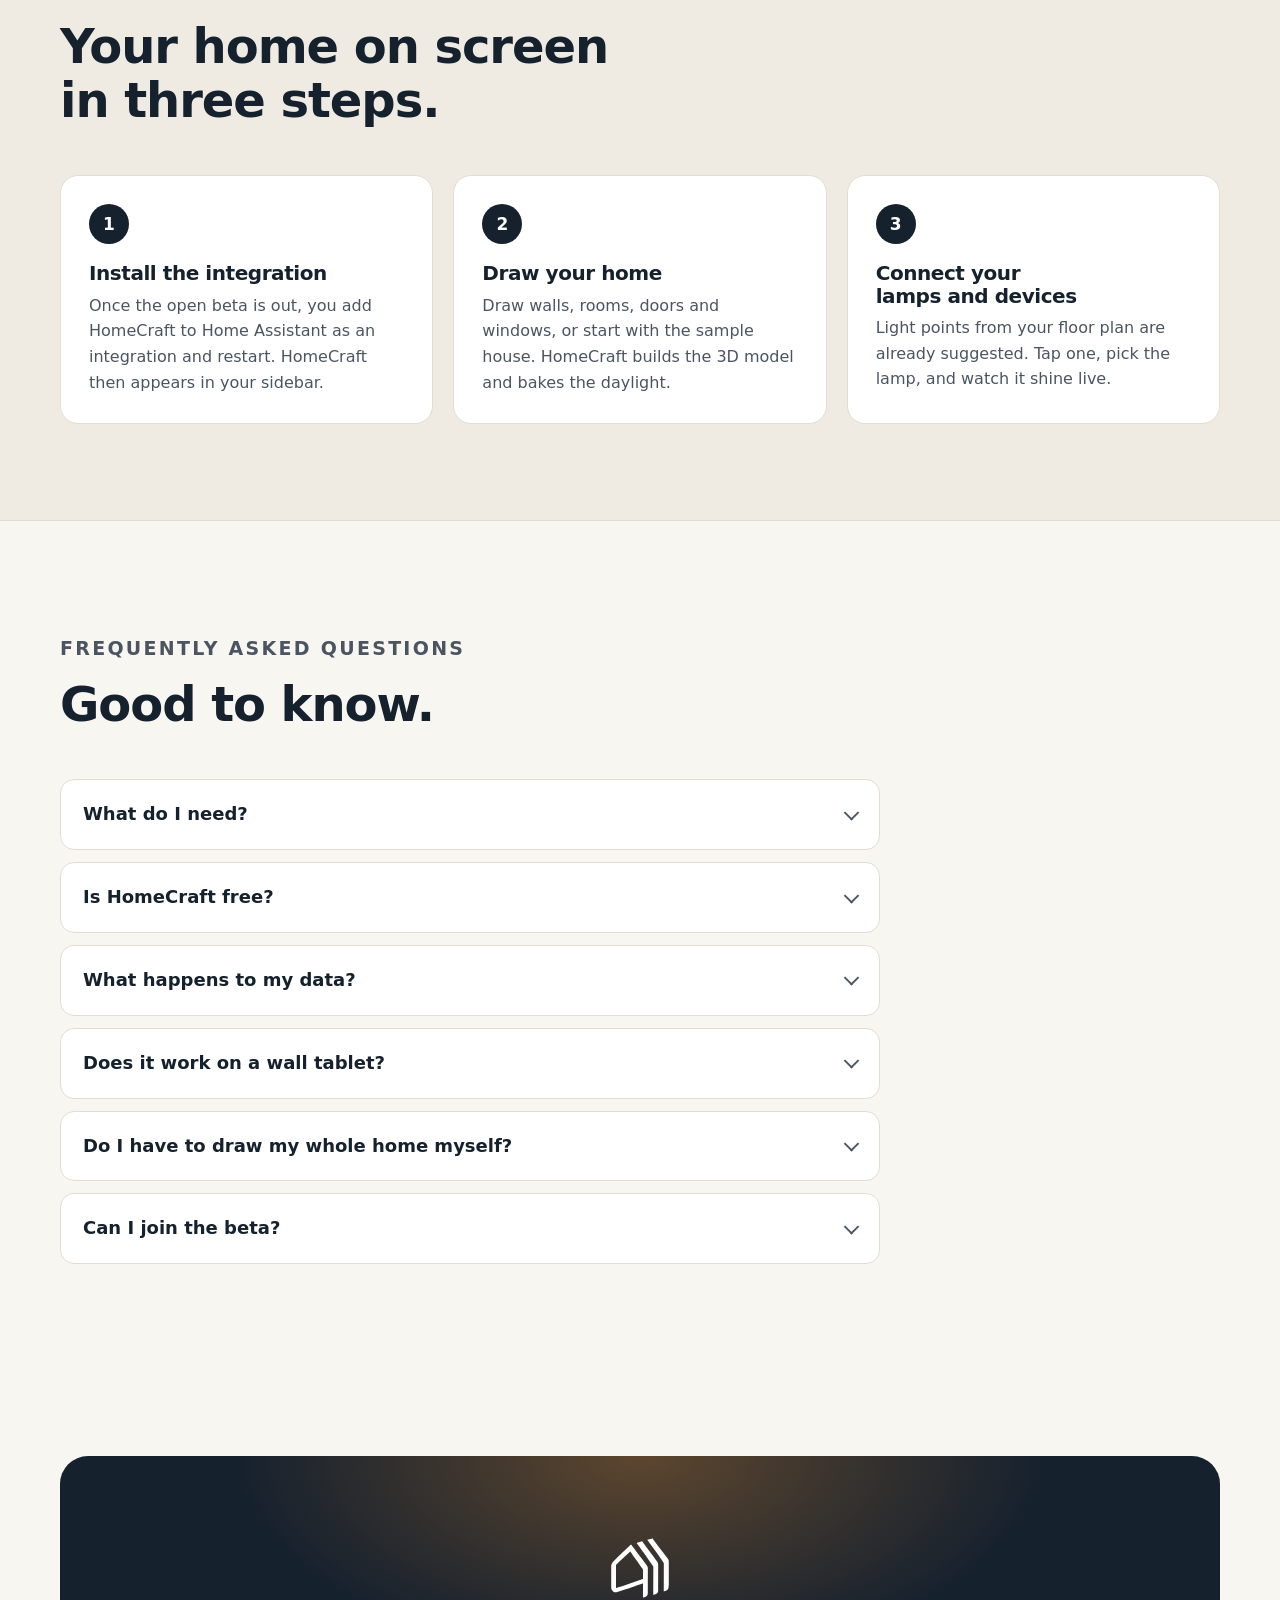
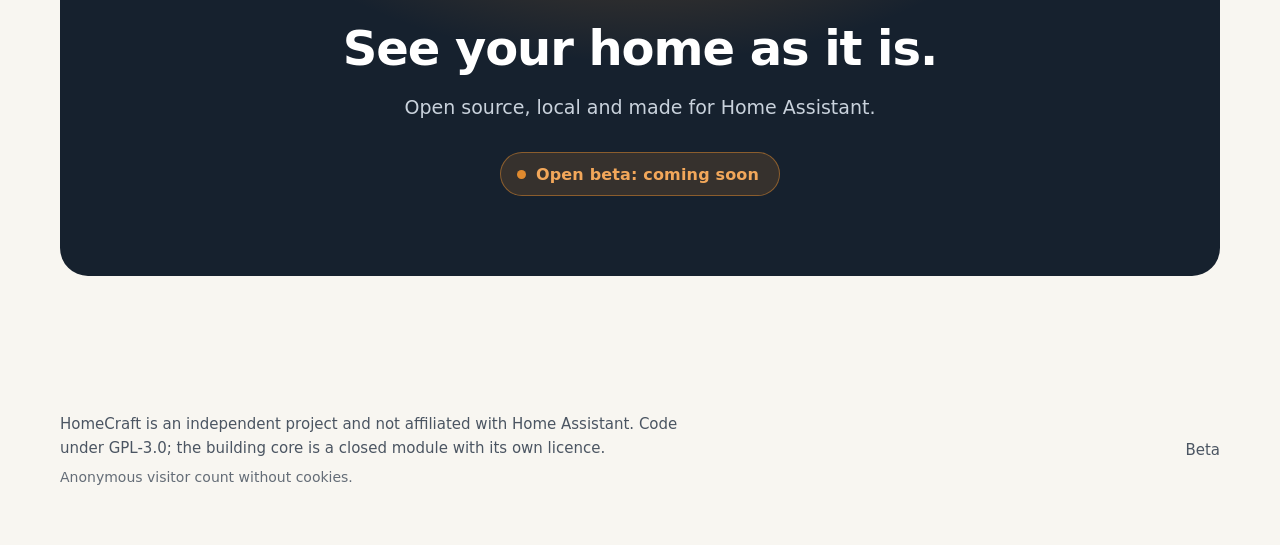
==== commit 43d6307b: "Language: follow the browser language when nothing was chosen" ====
--- a/index.html
+++ b/index.html
@@ -42,8 +42,8 @@
 <link rel="preload" as="image" href="/img/en/dashboard.avif" type="image/avif" media="(min-width: 641px)" fetchpriority="high">
 <link rel="preload" as="image" href="/img/en/dashboard-smal.avif" type="image/avif" media="(max-width: 640px)" fetchpriority="high">
 <link rel="stylesheet" href="/style.css">
-<script>/* Vroege taalkeuze (zie i18n.js): ?lang=xx of de eerder gekozen taal; laadt de vertaling al tijdens het opbouwen. */
-(function(d){var h=d.documentElement,t=null;h.classList.add('js');try{t=new URLSearchParams(location.search).get('lang')}catch(e){}if(!t){try{t=localStorage.getItem('hc-taal')}catch(e){}}t=String(t||'').toLowerCase().slice(0,2);if(/^(nl|de|fr|es|zh|hi)$/.test(t)){h.lang=t==='zh'?'zh-Hans':t;h.classList.add('hc-vertaal');var s=d.createElement('script');s.src='/i18n/'+t+'.js';s.id='hc-taal-'+t;d.head.appendChild(s);setTimeout(function(){h.classList.remove('hc-vertaal')},3000)}})(document);</script>
+<script>/* Vroege taalkeuze (zie i18n.js): ?lang=xx, de eerder gekozen taal of de browsertaal; laadt de vertaling al tijdens het opbouwen. */
+(function(d){var h=d.documentElement,t=null;h.classList.add('js');try{t=new URLSearchParams(location.search).get('lang')}catch(e){}if(!t){try{t=localStorage.getItem('hc-taal')}catch(e){}}if(!t){try{var L=navigator.languages&&navigator.languages.length?navigator.languages:[navigator.language];for(var i=0;i<L.length;i++){var c=String(L[i]||'').toLowerCase().slice(0,2);if(/^(en|nl|de|fr|es|zh|hi)$/.test(c)){t=c;break}}}catch(e){}}t=String(t||'').toLowerCase().slice(0,2);if(/^(nl|de|fr|es|zh|hi)$/.test(t)){h.lang=t==='zh'?'zh-Hans':t;h.classList.add('hc-vertaal');var s=d.createElement('script');s.src='/i18n/'+t+'.js';s.id='hc-taal-'+t;d.head.appendChild(s);setTimeout(function(){h.classList.remove('hc-vertaal')},3000)}})(document);</script>
 </head>
 <body>
 <svg width="0" height="0" style="position:absolute" aria-hidden="true">
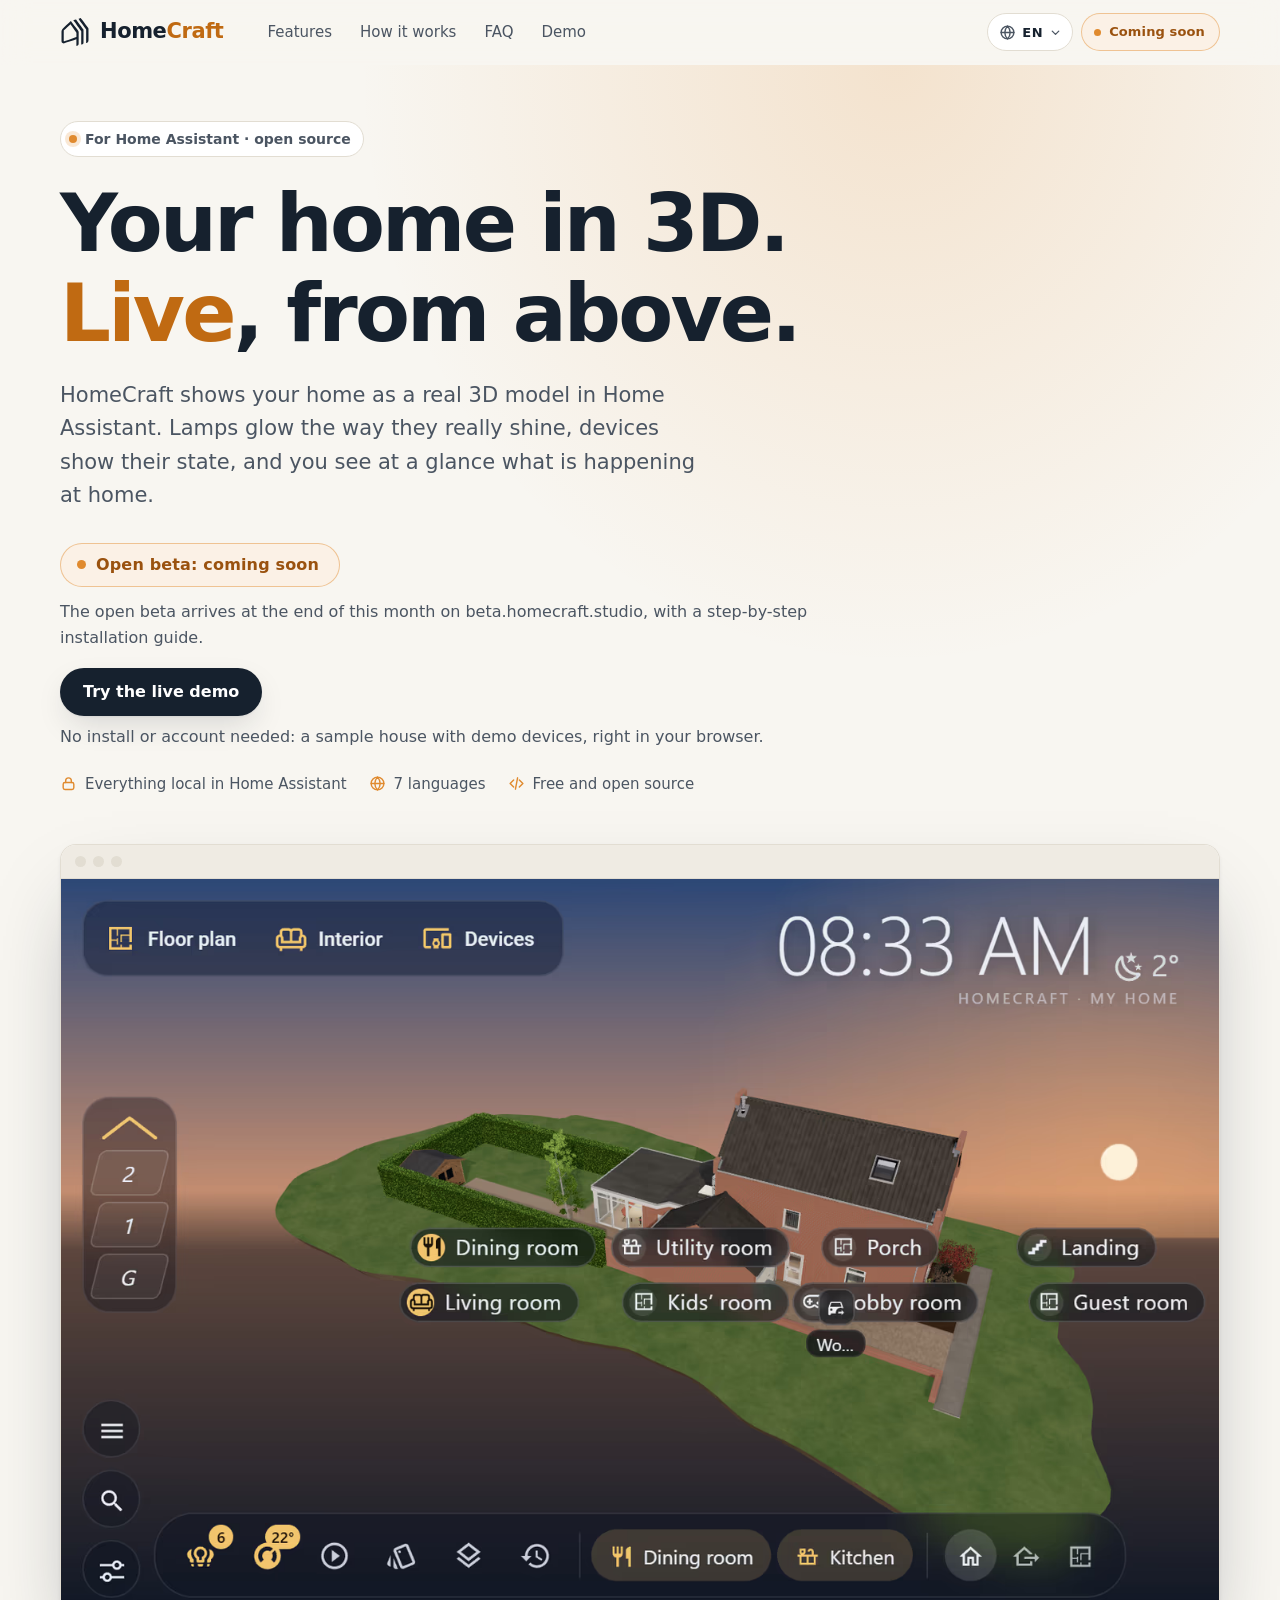
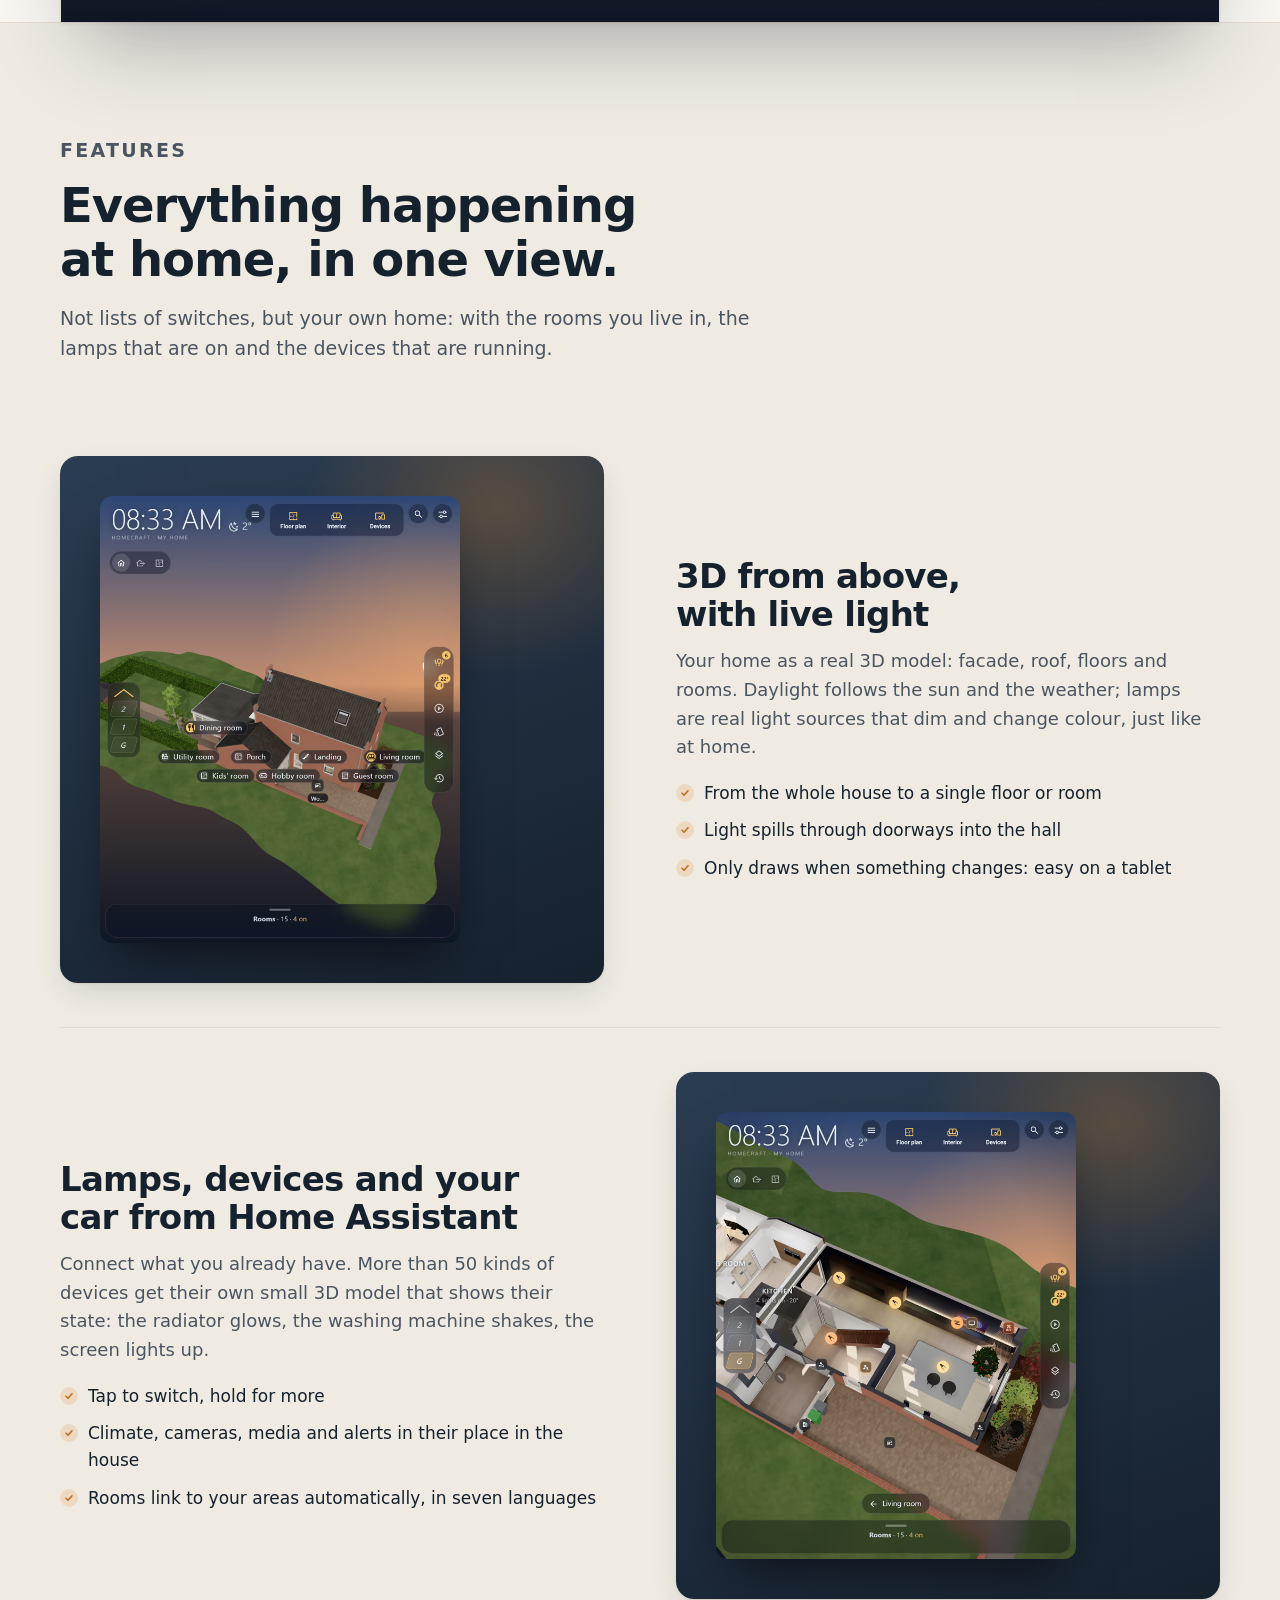
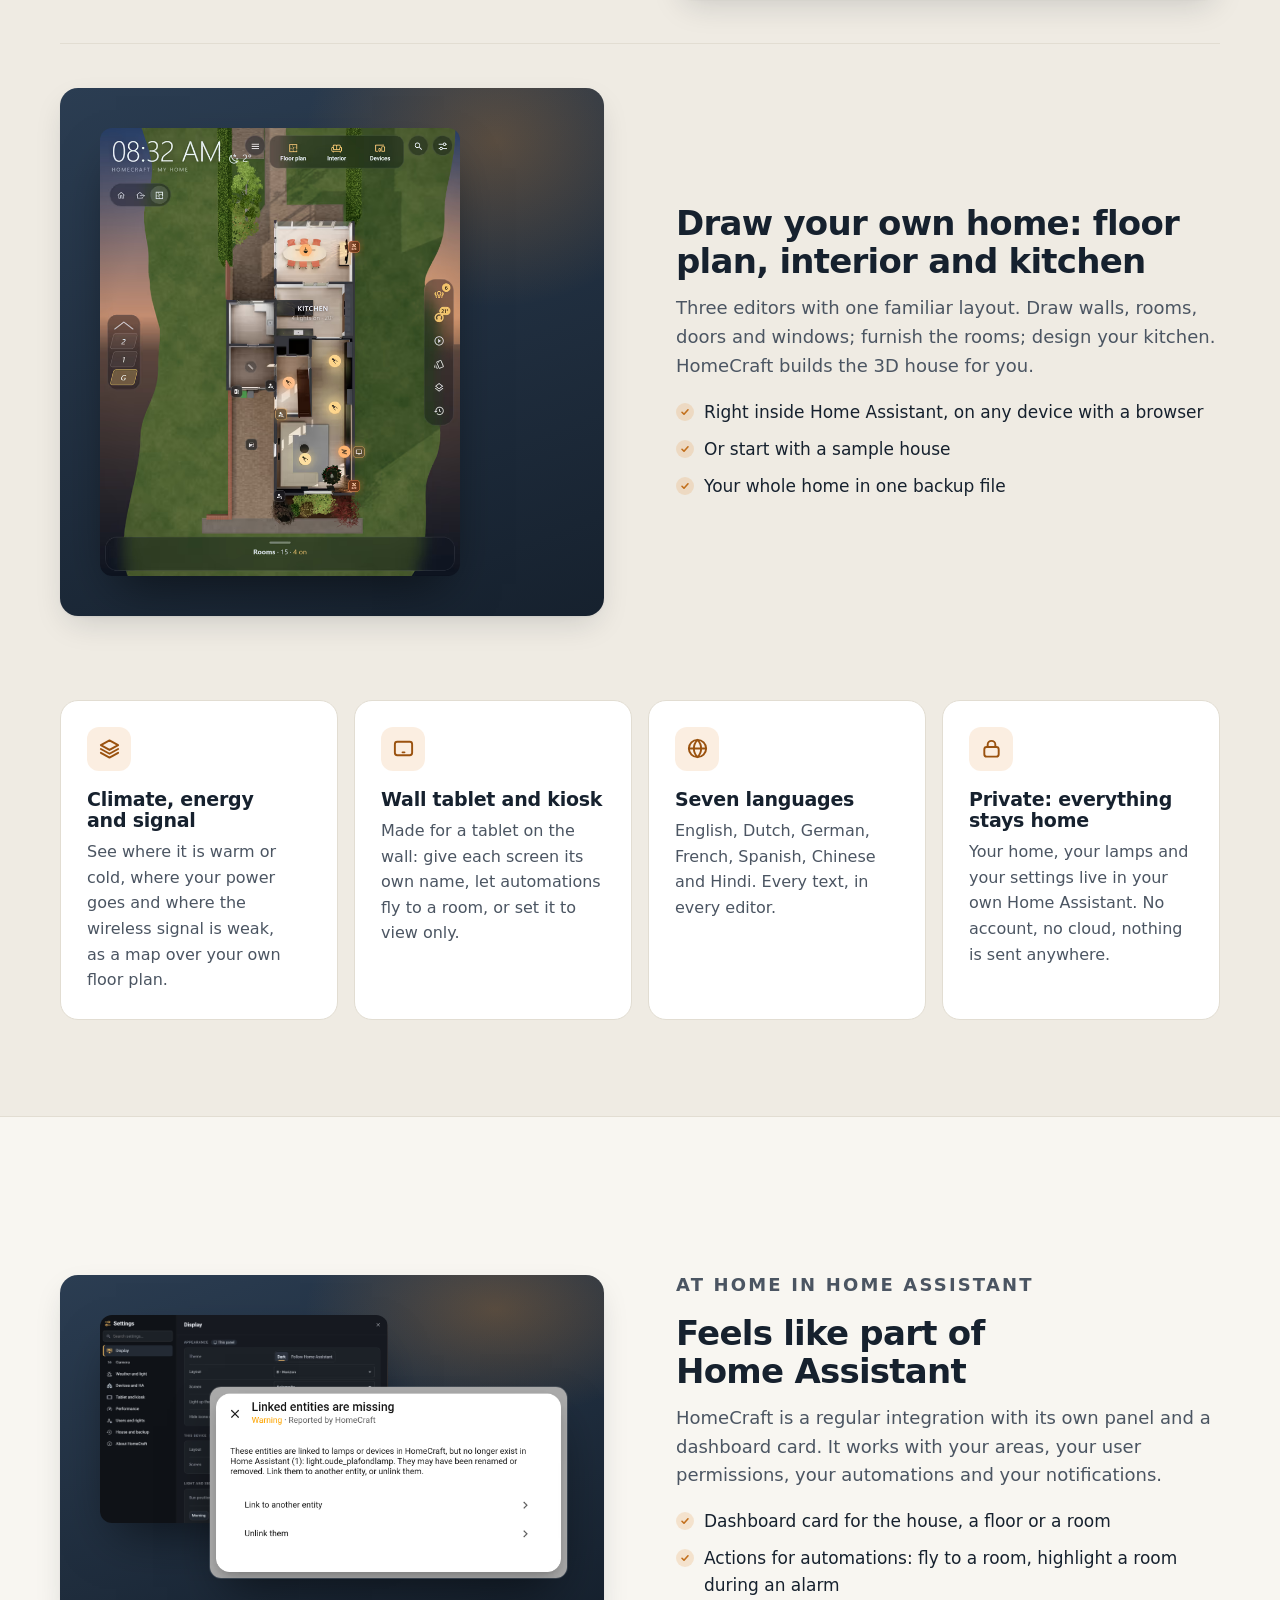
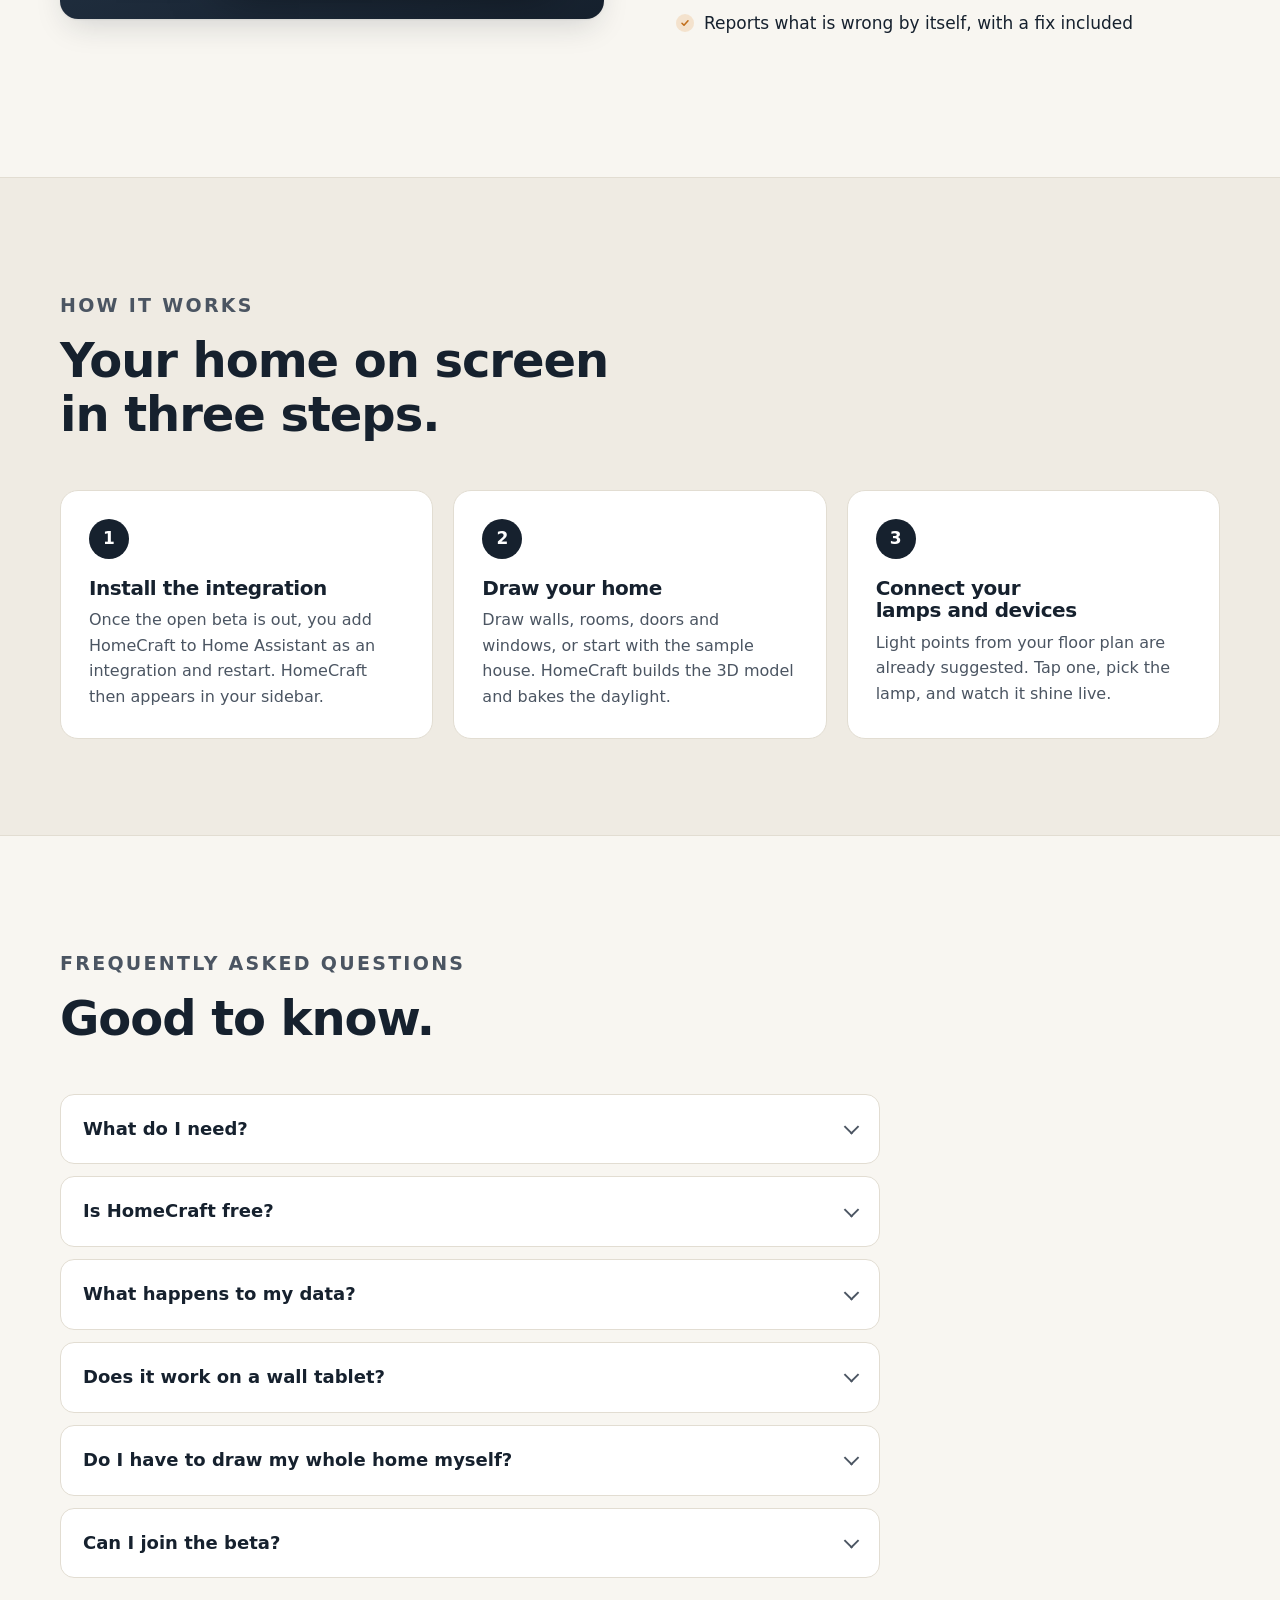
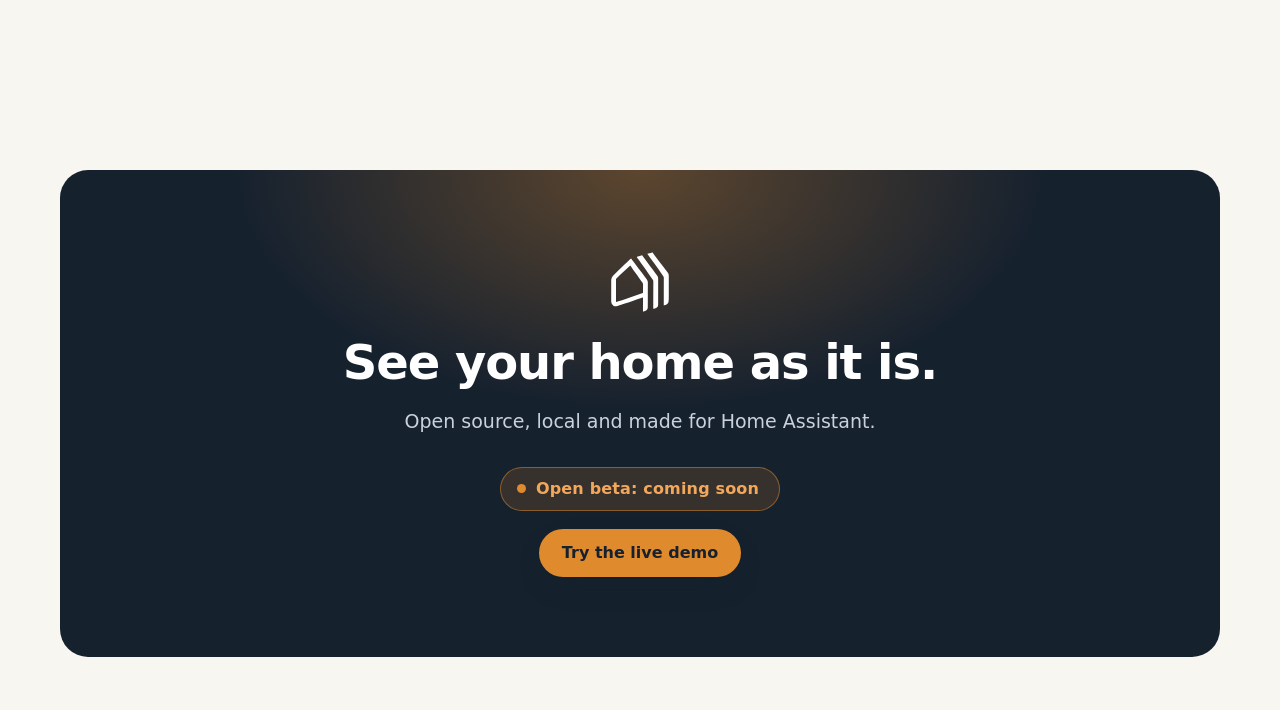
==== commit 24b3de1c: "Homepage: link to the live demo" ====
--- a/index.html
+++ b/index.html
@@ -66,6 +66,7 @@
       <a href="#functies" data-i18n="nav.functies">Features</a>
       <a href="#hoe" data-i18n="nav.hoe">How it works</a>
       <a href="#vragen" data-i18n="nav.vragen">FAQ</a>
+      <a href="https://demo.homecraft.studio/" data-i18n="nav.demo">Demo</a>
     </nav>
     <div class="kop-rechts">
       <div class="taal" data-taalkiezer>
@@ -95,6 +96,10 @@
         <div class="status">
           <p class="binnenkort"><span class="stip" aria-hidden="true"></span><span data-i18n="status.binnenkort">Open beta: coming soon</span></p>
           <p class="status-tekst" data-i18n="status.tekst">The open beta arrives at the end of this month on beta.homecraft.studio, with a step-by-step installation guide.</p>
+        </div>
+        <div class="demo-blok">
+          <a class="knop knop-vol" href="https://demo.homecraft.studio/" data-i18n="demo.knop">Try the live demo</a>
+          <p class="status-tekst" data-i18n="demo.tekst">No install or account needed: a sample house with demo devices, right in your browser.</p>
         </div>
         <ul class="feiten">
           <li><svg aria-hidden="true"><use href="#i-slot"/></svg><span data-i18n="feit.lokaal">Everything local in Home Assistant</span></li>
@@ -305,6 +310,7 @@
         <div class="status">
           <p class="binnenkort"><span class="stip" aria-hidden="true"></span><span data-i18n="status.binnenkort">Open beta: coming soon</span></p>
         </div>
+        <a class="knop knop-vol" href="https://demo.homecraft.studio/" data-i18n="demo.knop">Try the live demo</a>
       </div>
     </div>
   </section>
--- a/style.css
+++ b/style.css
@@ -232,3 +232,7 @@
 .los h1 { font-size: clamp(36px, 6vw, 60px); }
 .los p { color: var(--zacht); font-size: 19px; margin: 16px auto 28px; max-width: 520px; }
 .los .acties { justify-content: center; }
+
+/* Live demo button under the beta status (hero) */
+.demo-blok { margin-top: 18px; display: flex; flex-direction: column; align-items: flex-start; gap: 8px; }
+.slot-vlak .knop { margin-top: 18px; }
